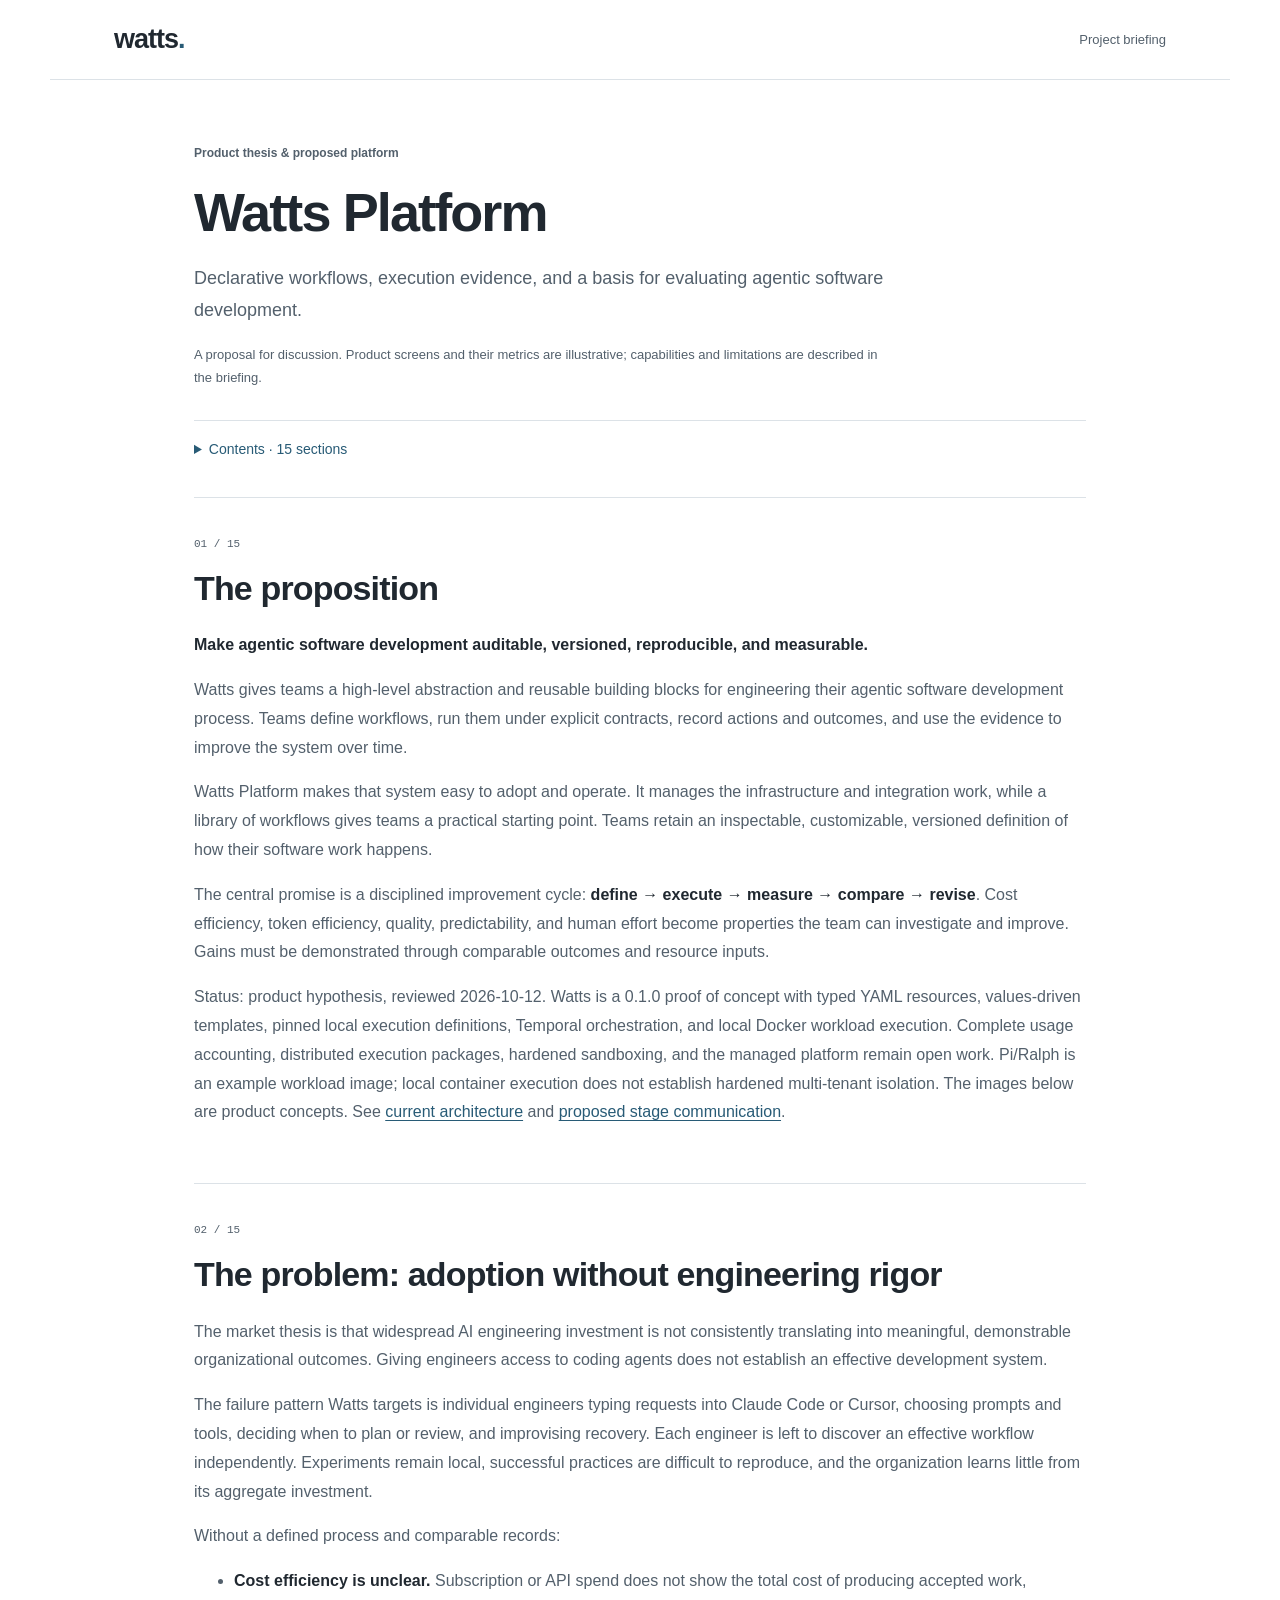
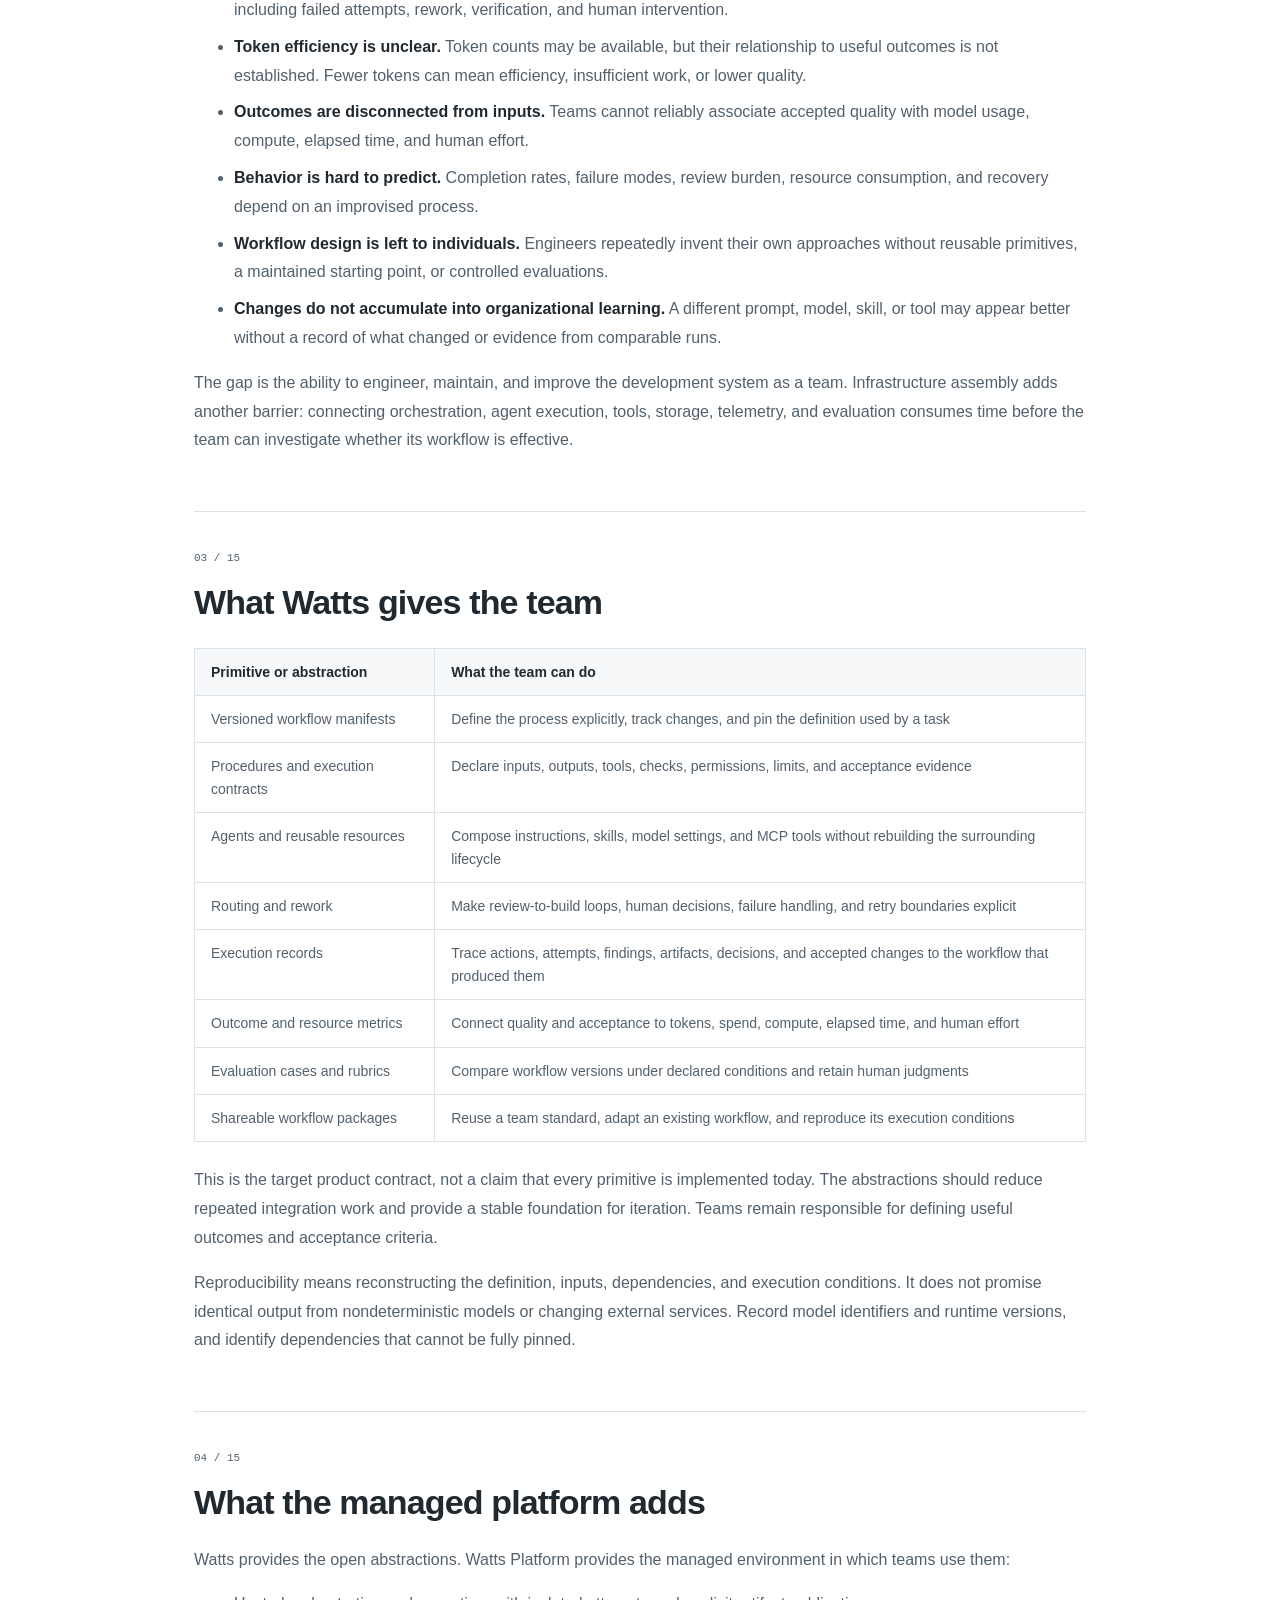
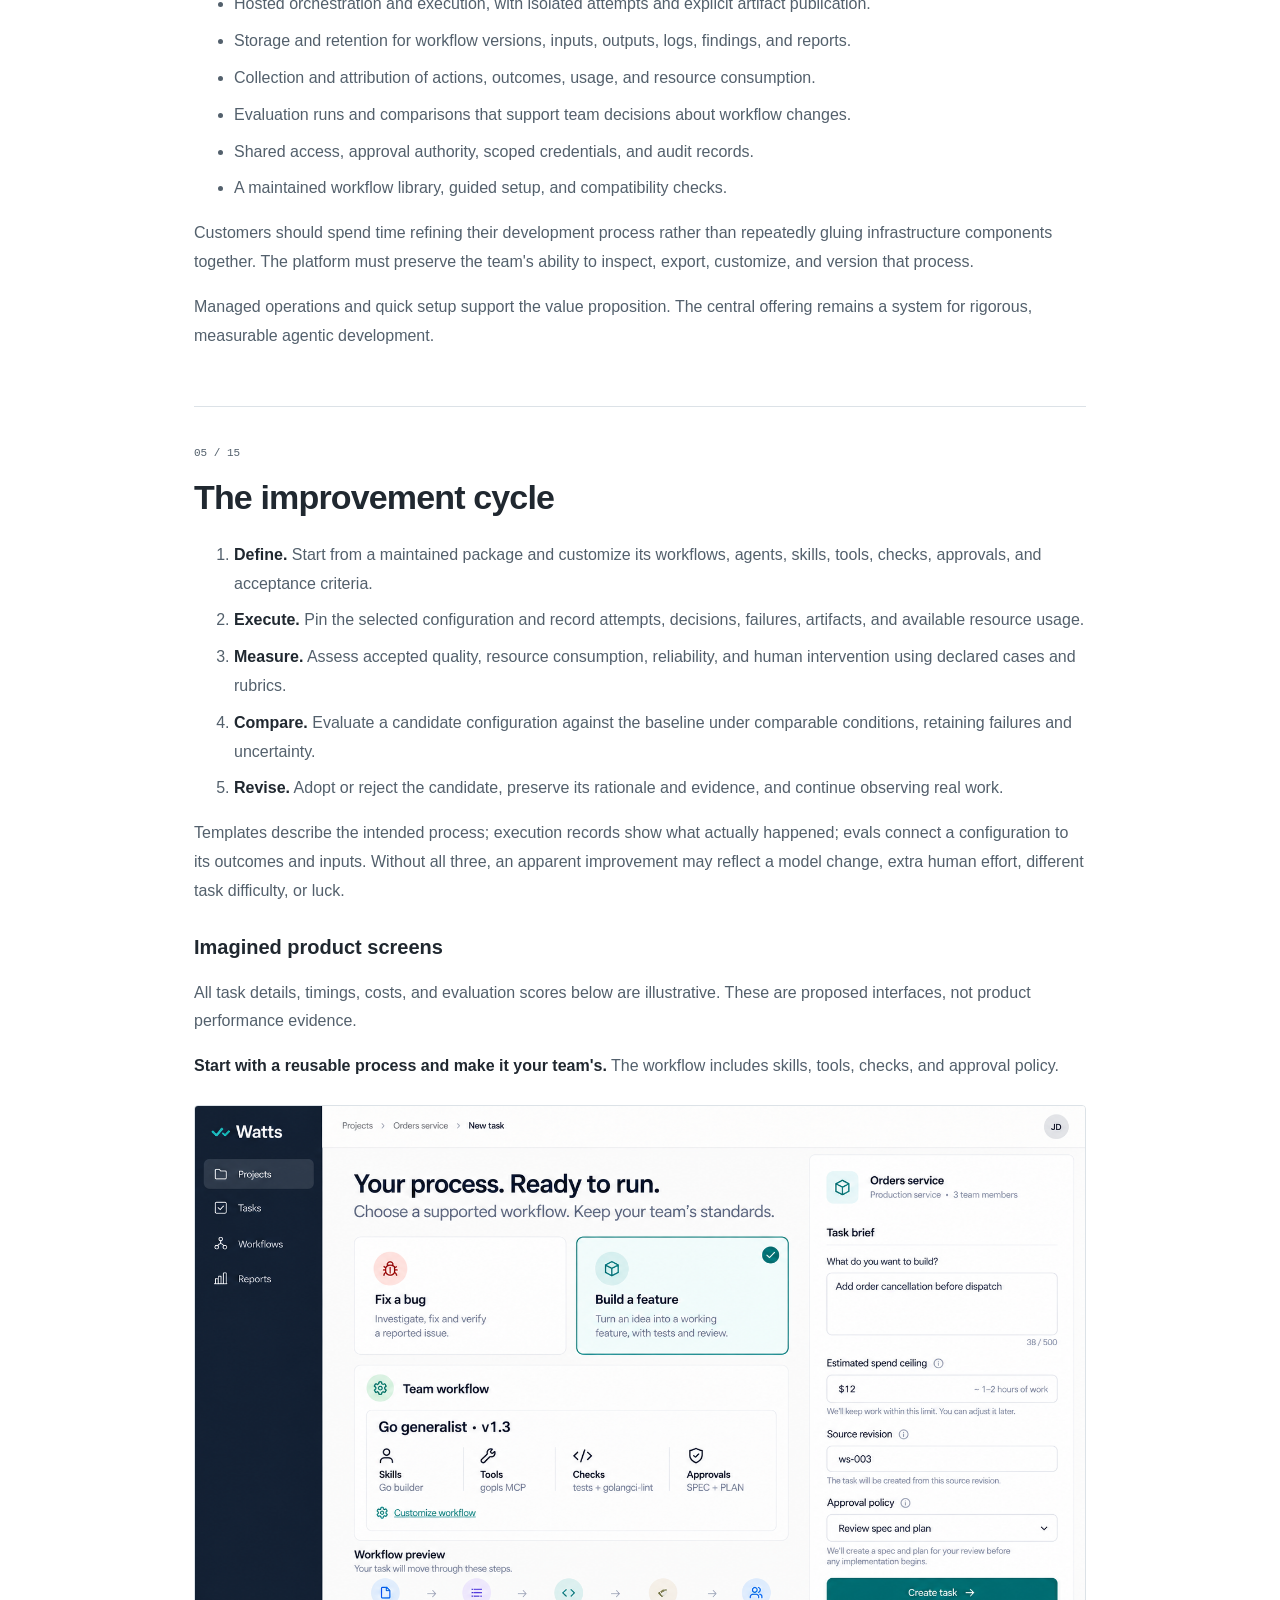
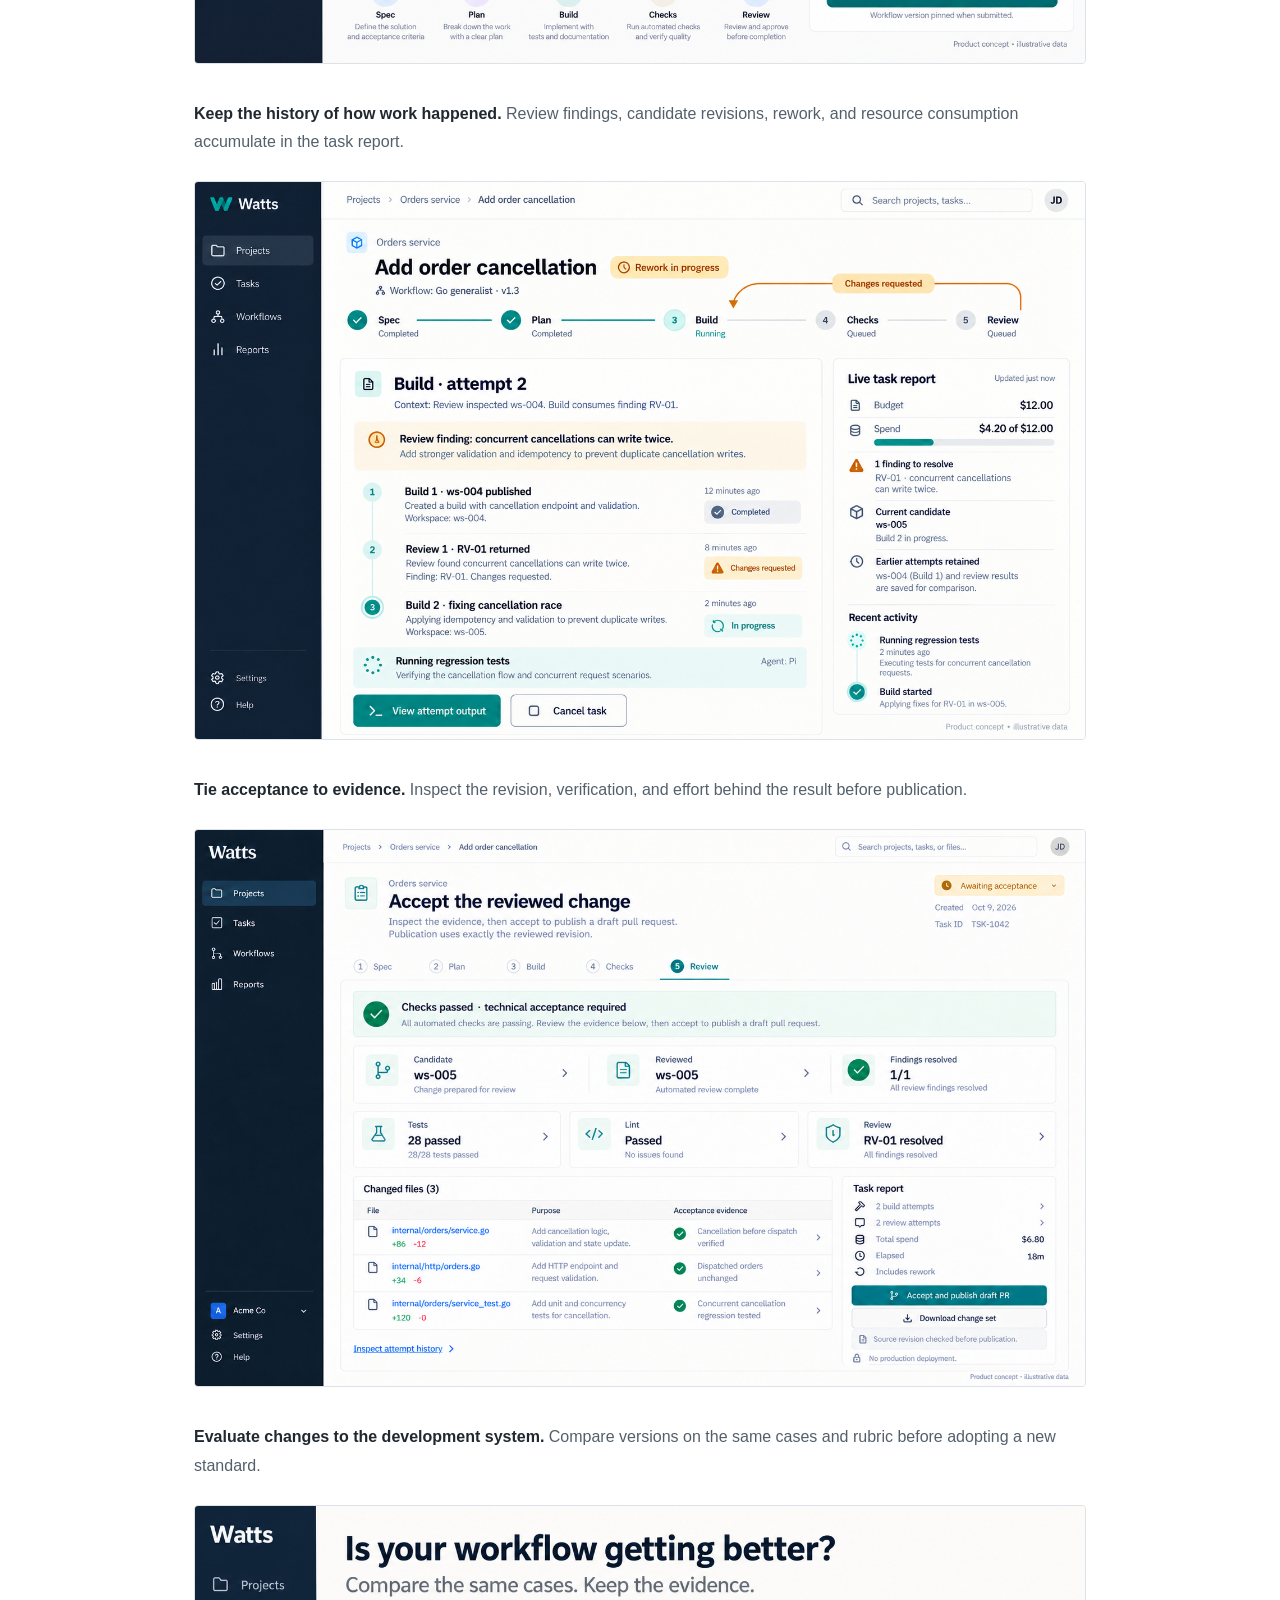
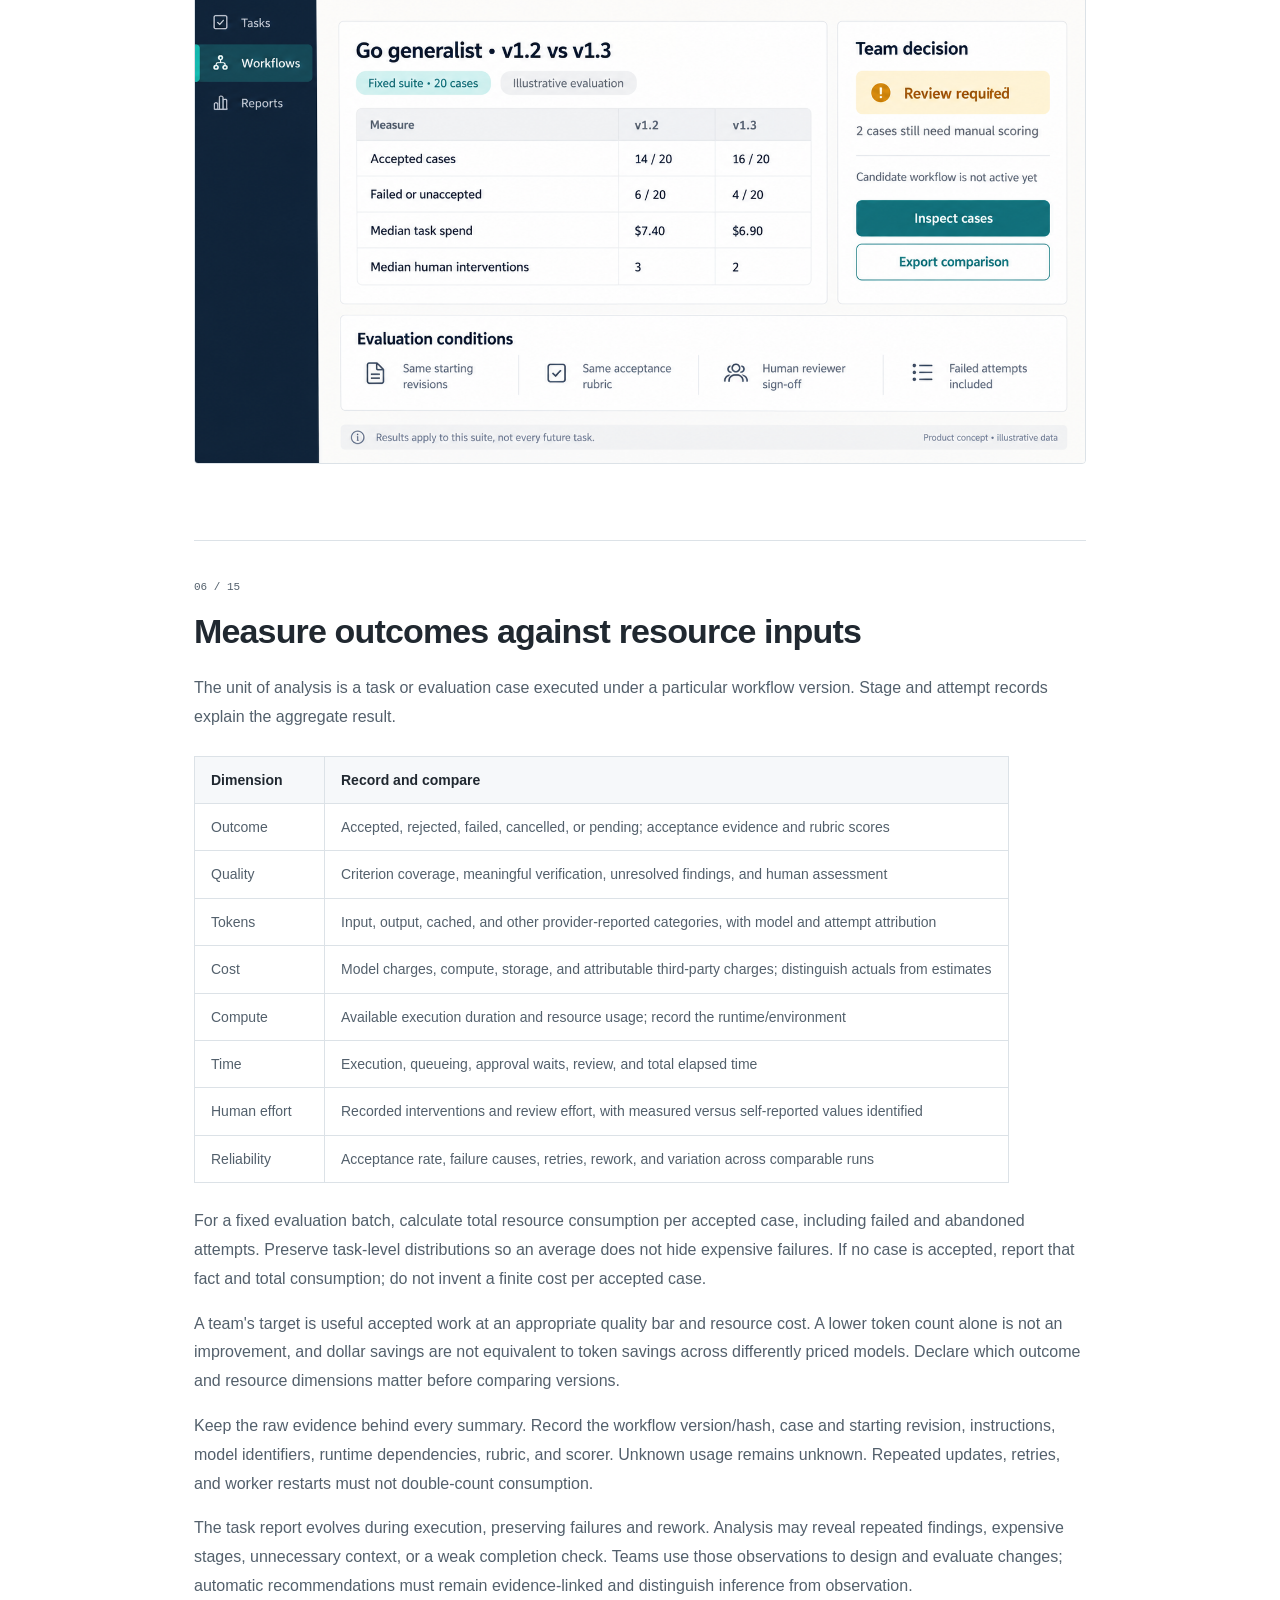
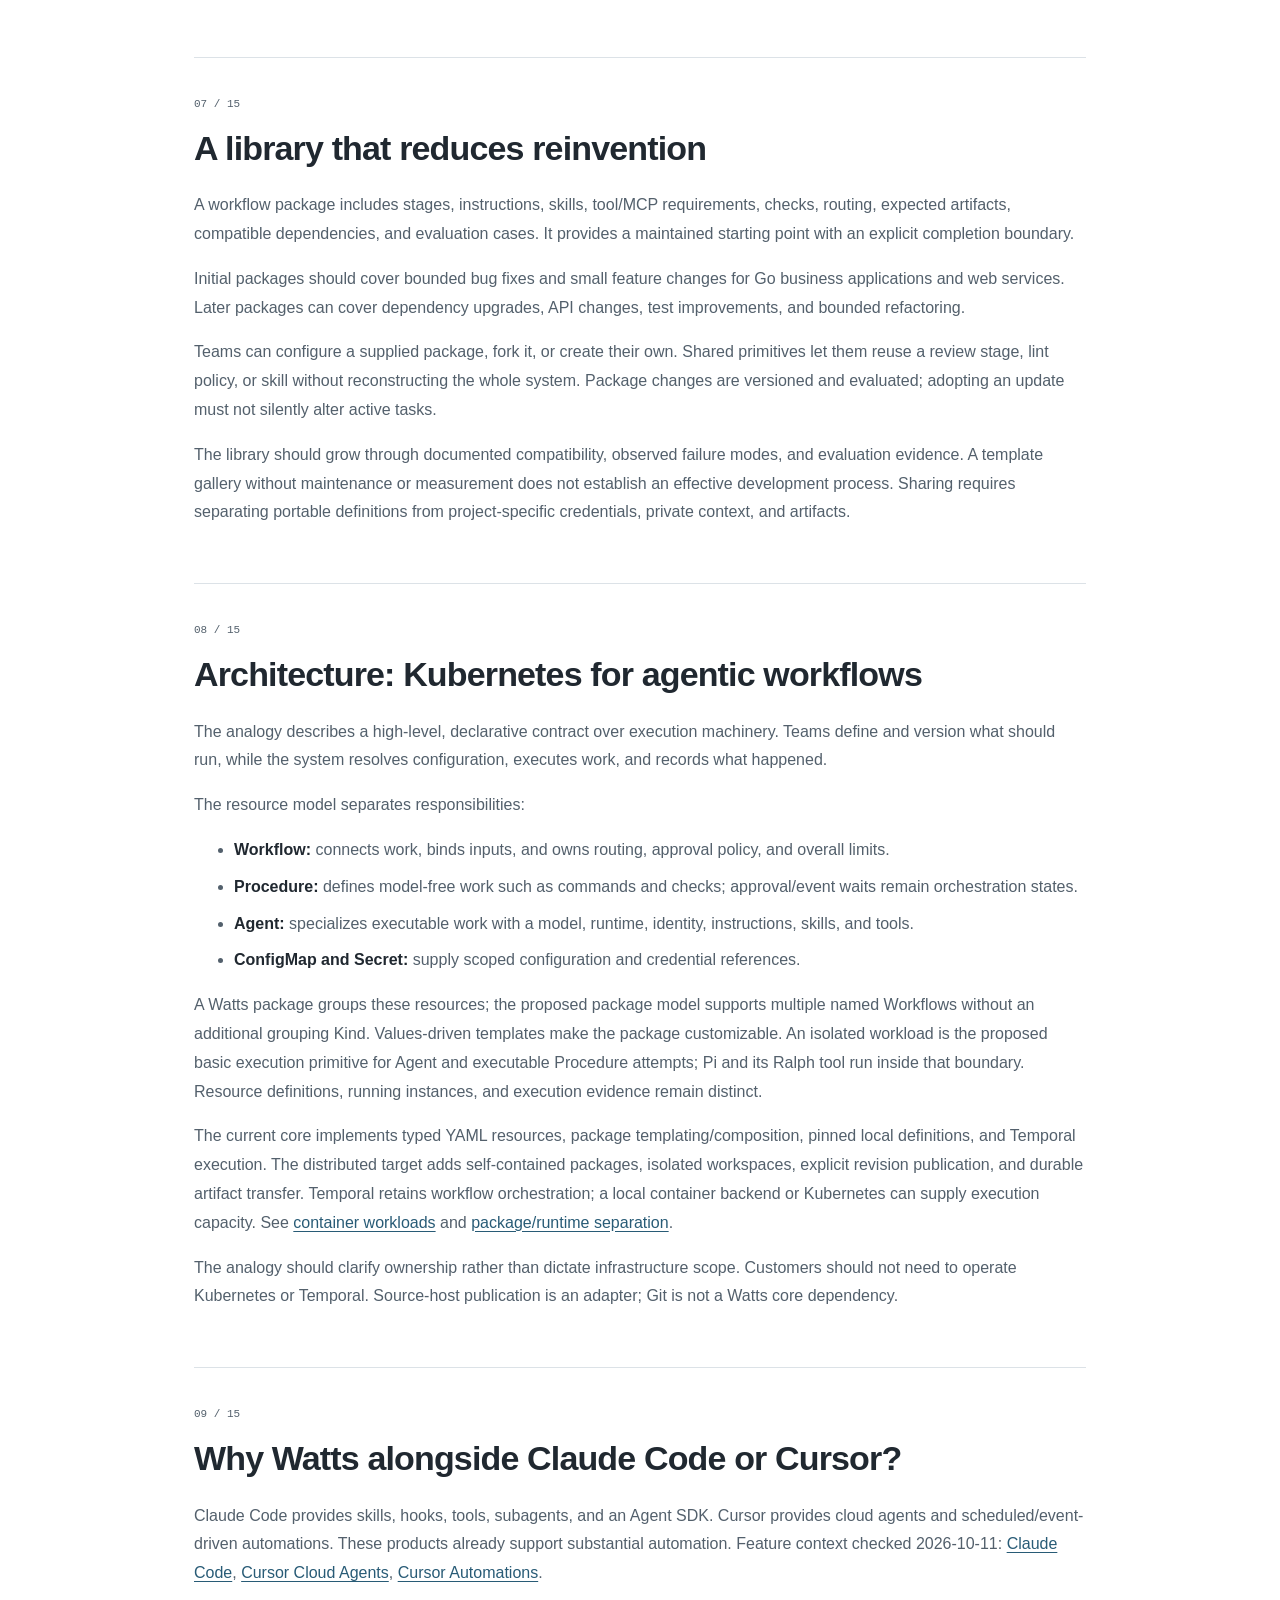
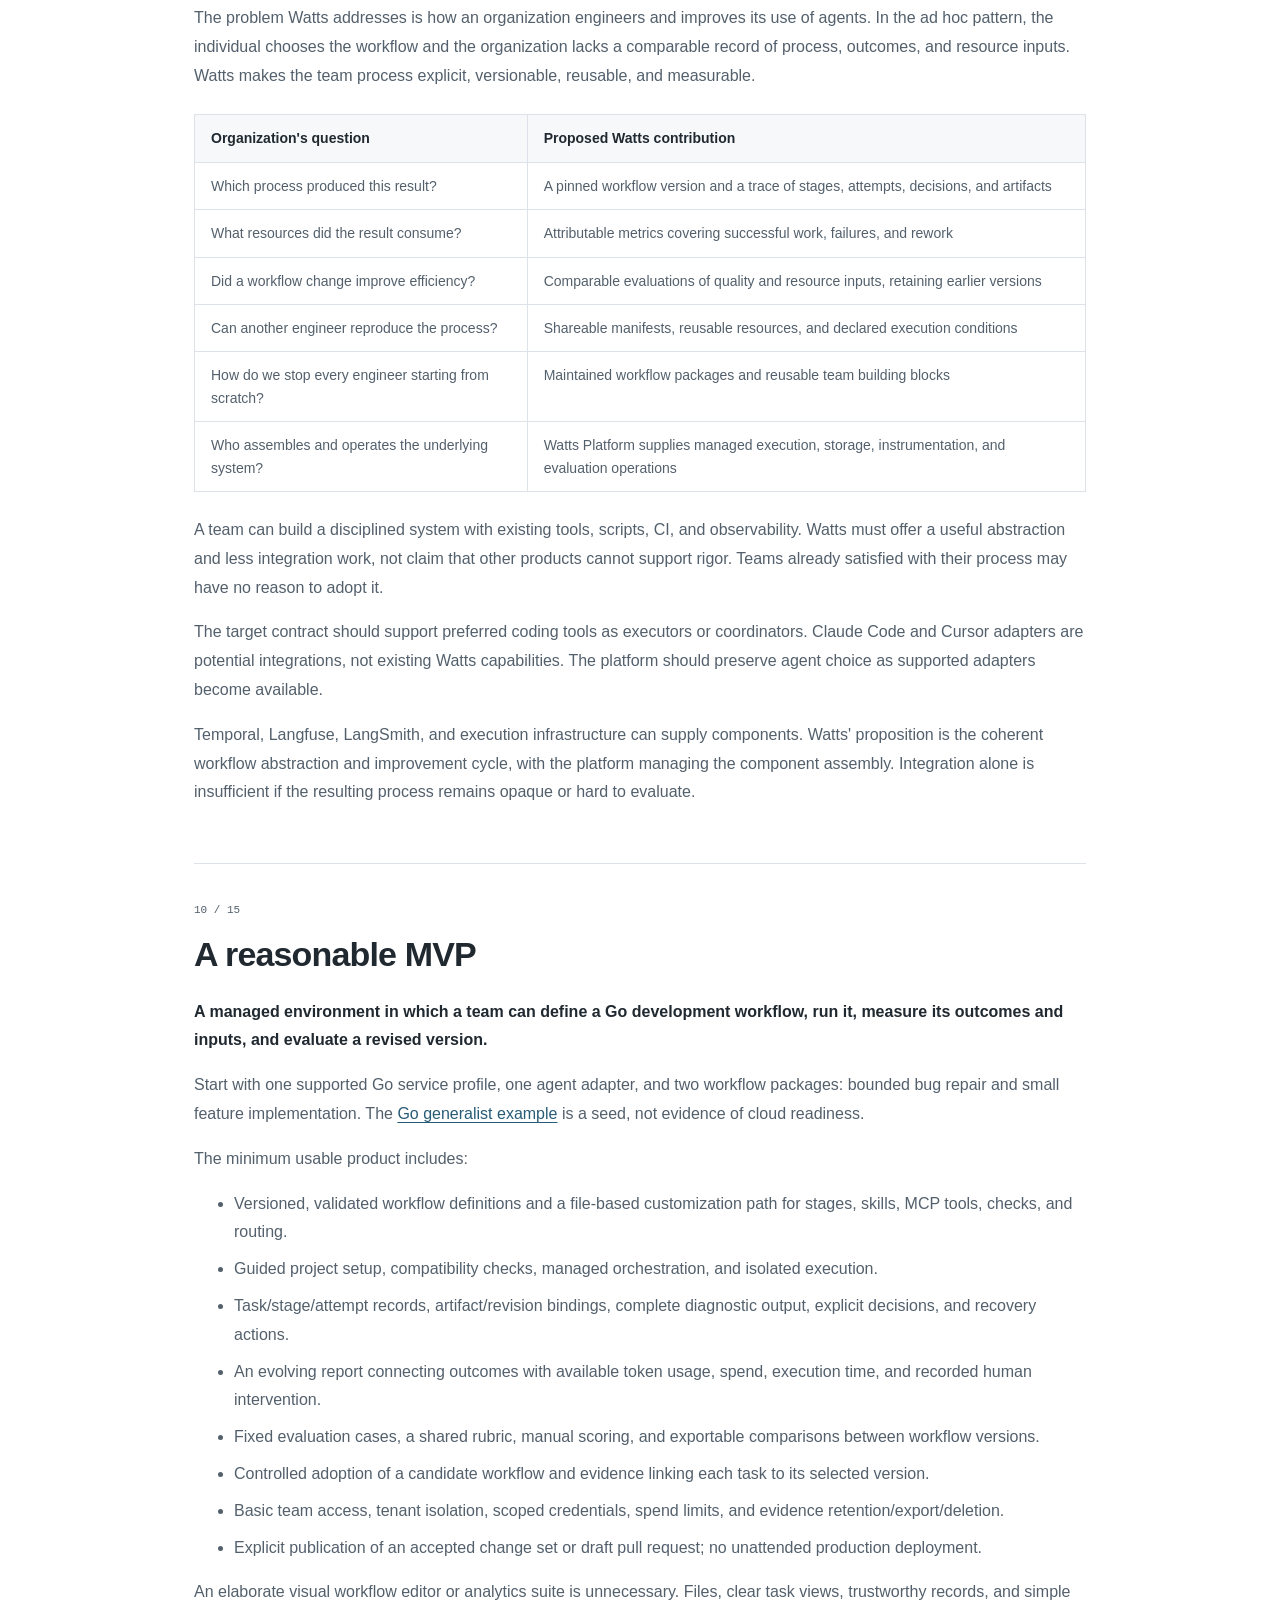
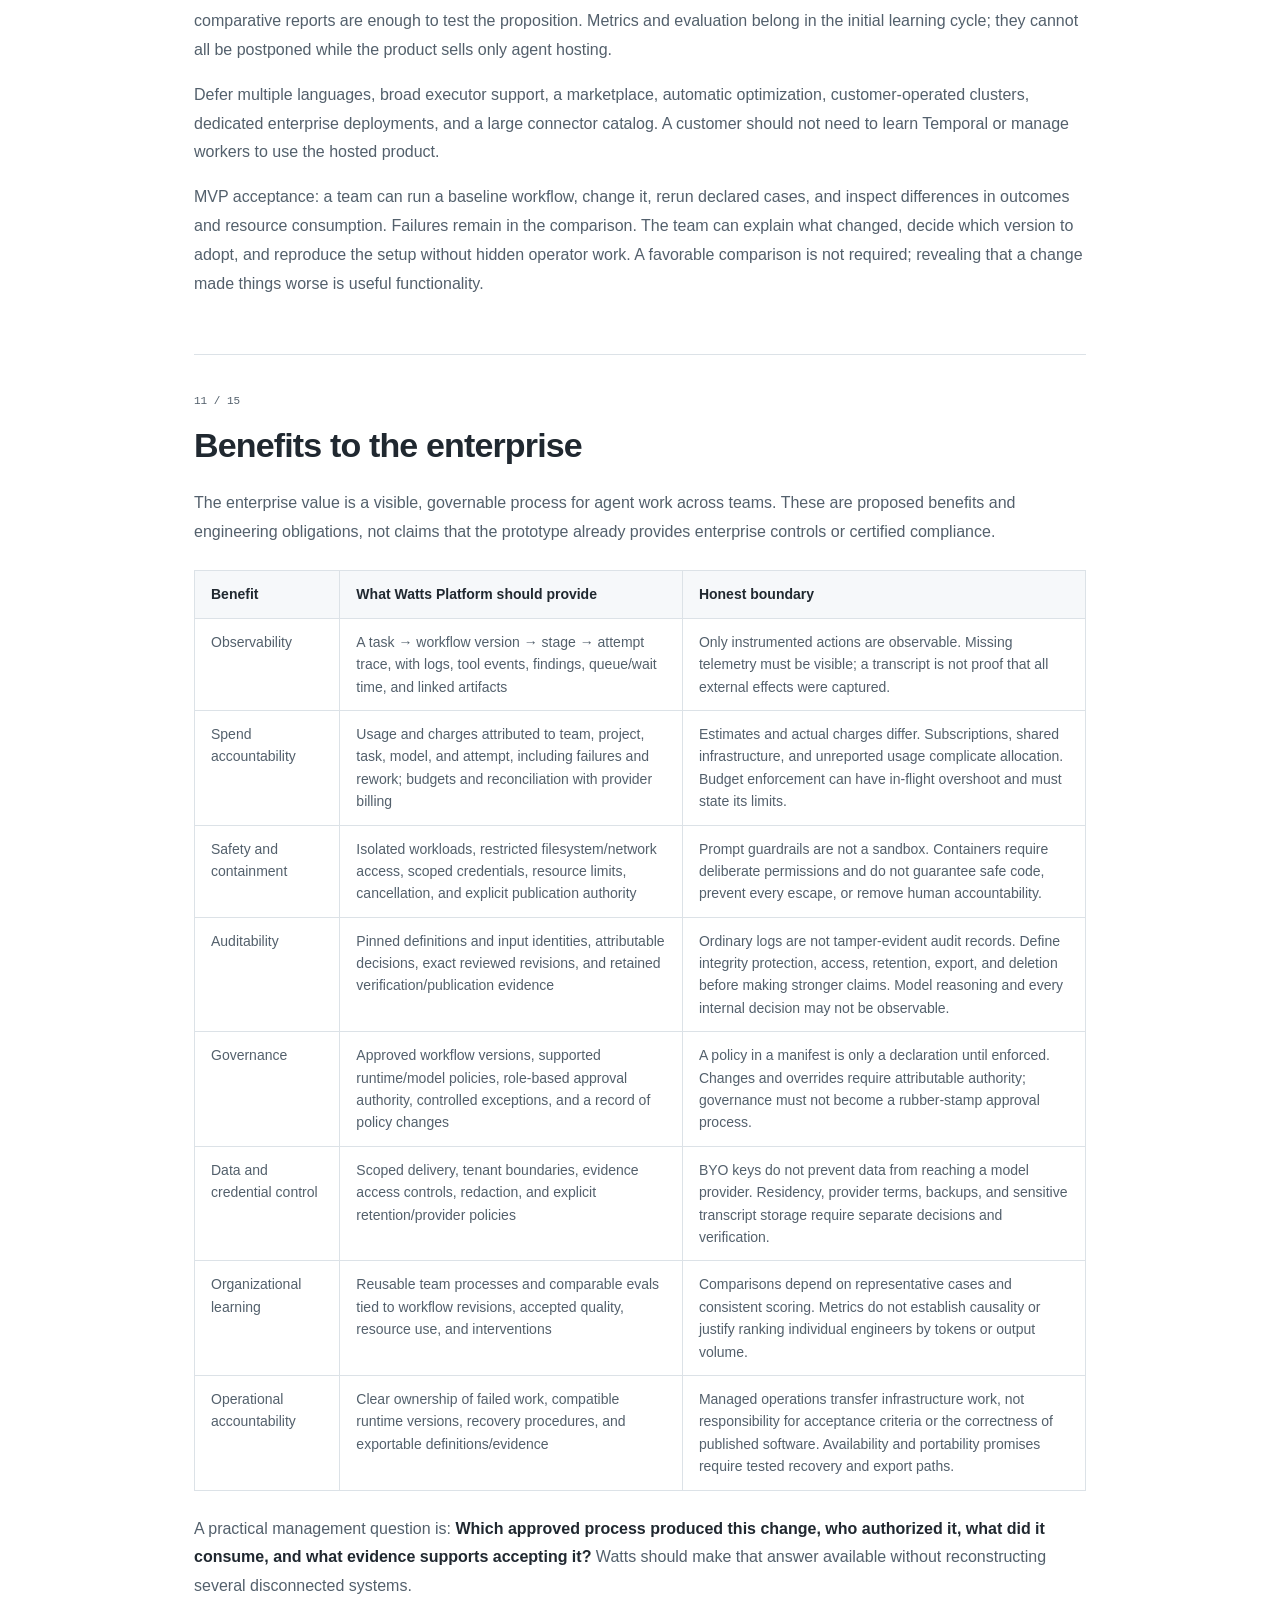
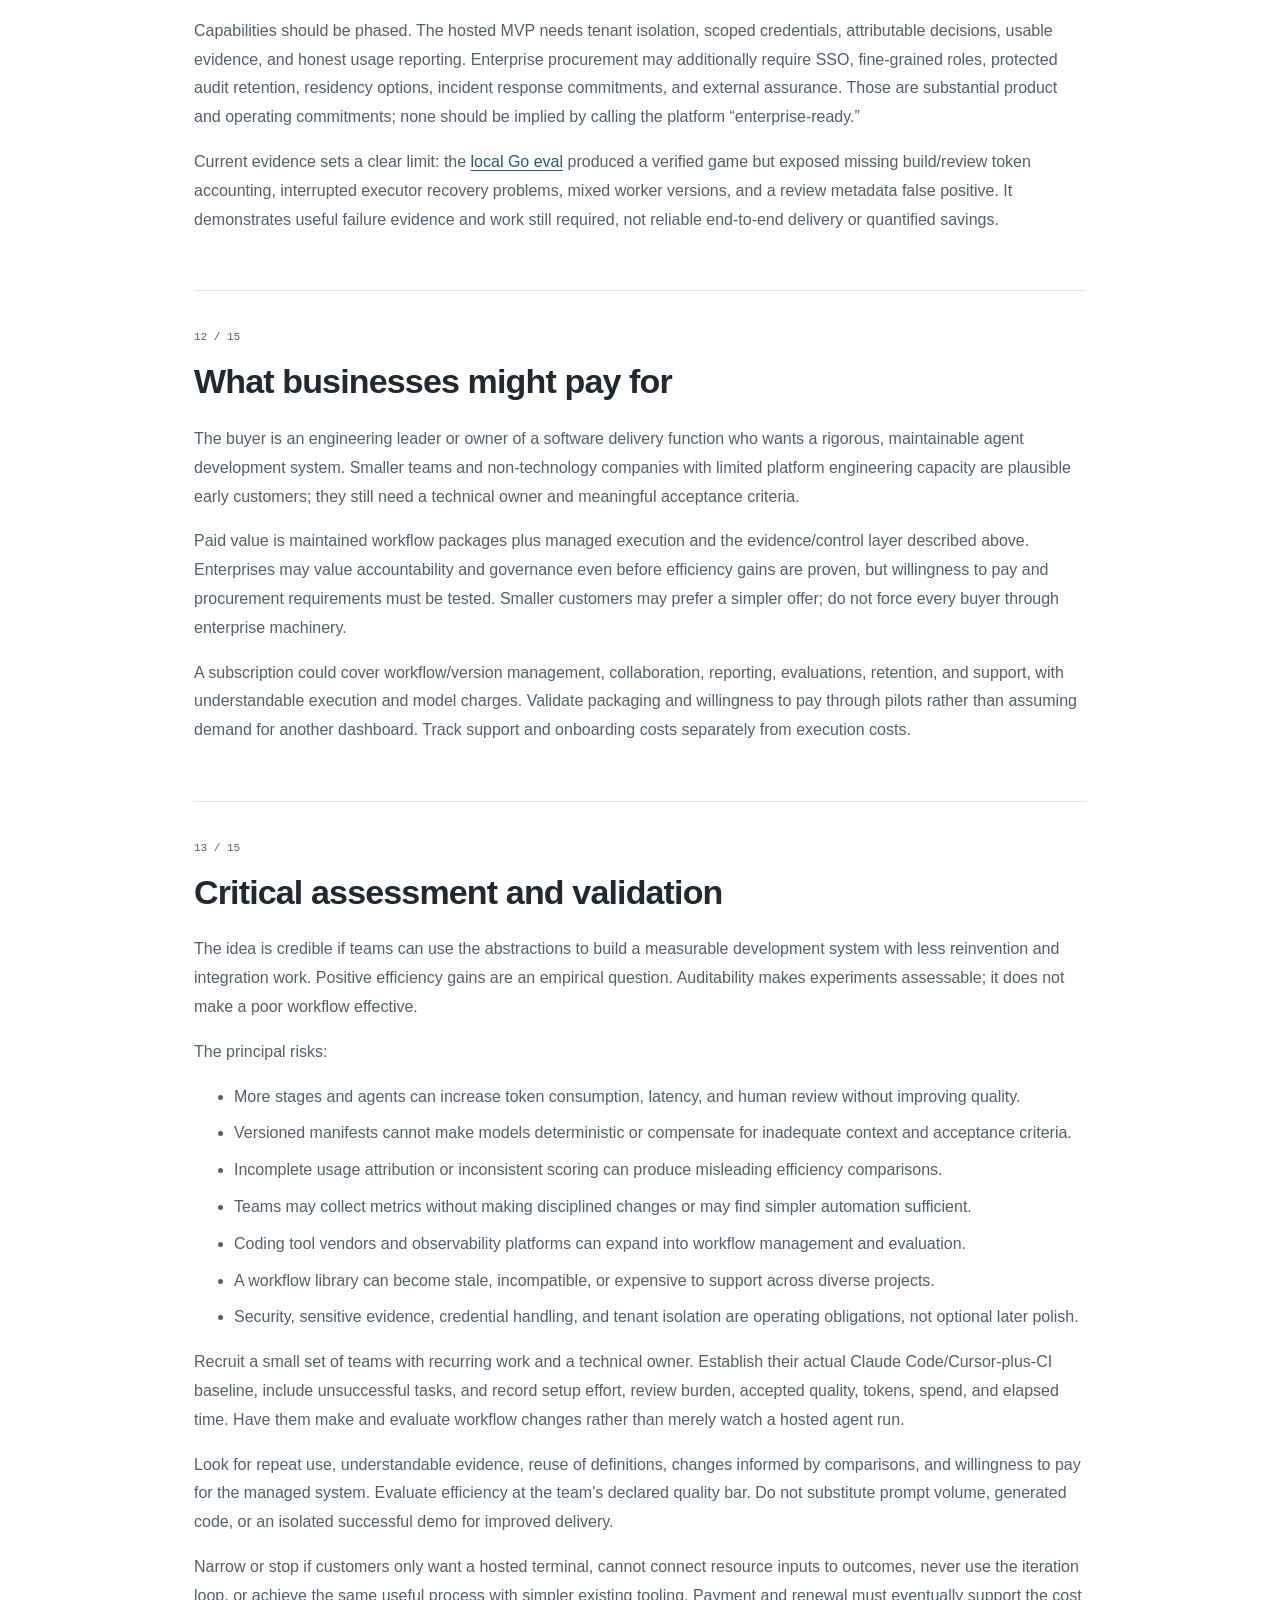
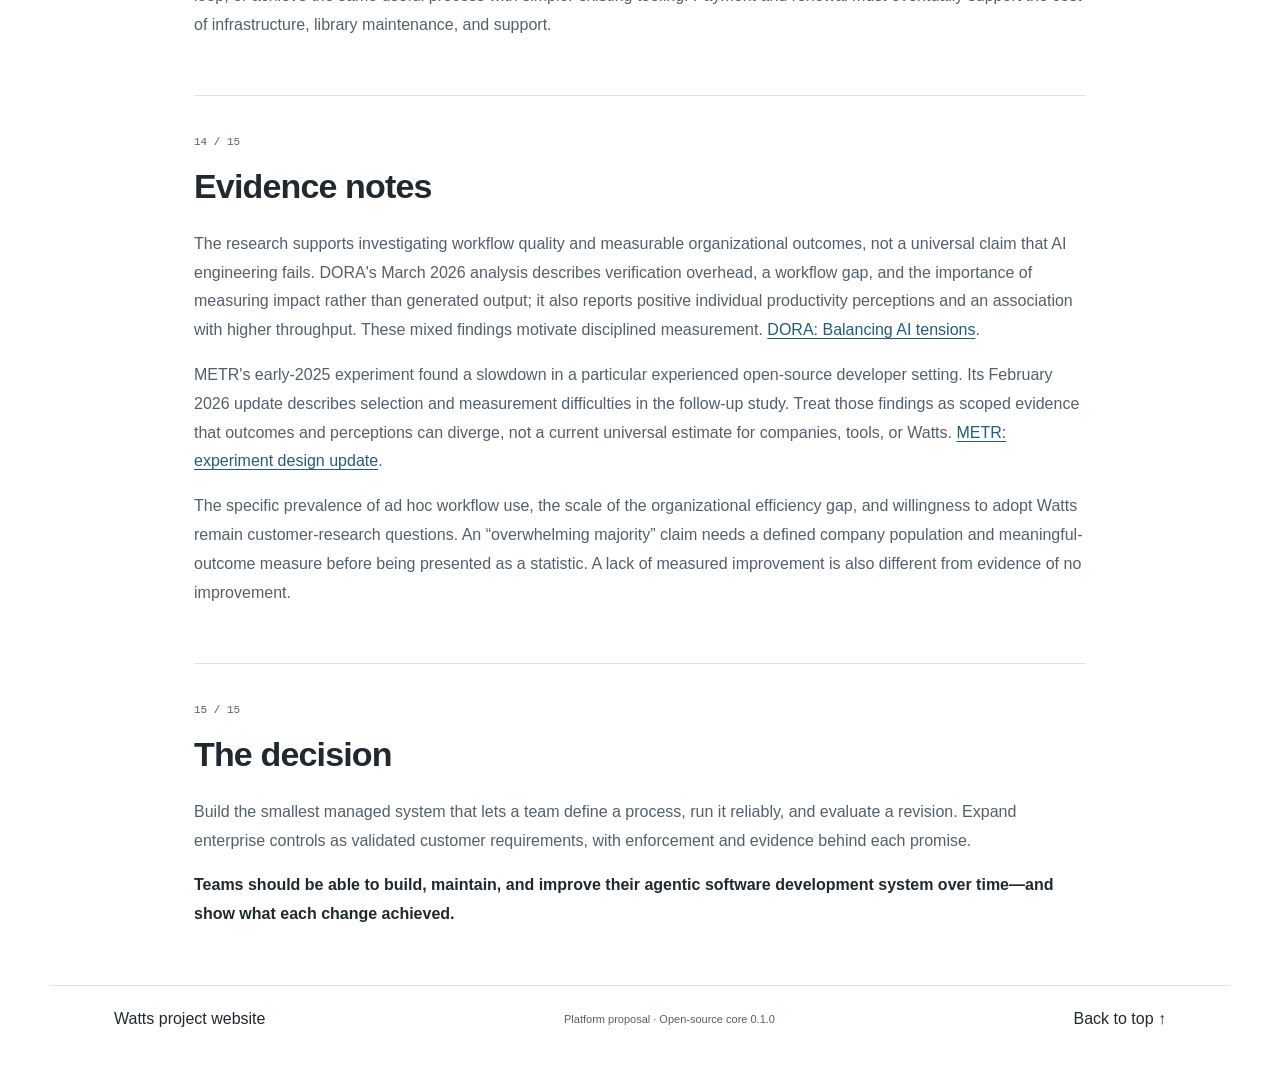
==== slides/index.html @ 9a1d7a9e "fix package structure" ====
<!doctype html>
<html lang="en"><head>
<meta charset="utf-8"><meta name="viewport" content="width=device-width, initial-scale=1">
<meta name="robots" content="noindex, nofollow">
<meta name="description" content="Watts Platform: product thesis, proposed operating model, and validation questions.">
<title>Watts Platform — Project briefing</title>
<link rel="icon" href="../assets/icon.svg" type="image/svg+xml">
<link rel="stylesheet" href="../assets/style.css"><link rel="stylesheet" href="./slides.css">
</head><body>
<a class="skip" href="#slides">Skip to briefing</a>
<header class="header"><a class="brand" href="../">watts<span class="brand-dot">.</span></a><span class="briefing-label">Project briefing</span></header>
<main id="slides" class="briefing">
<section class="cover"><div class="eyebrow">Product thesis & proposed platform</div><h1>Watts Platform</h1><p>Declarative workflows, execution evidence, and a basis for evaluating agentic software development.</p><p class="cover-note">A proposal for discussion. Product screens and their metrics are illustrative; capabilities and limitations are described in the briefing.</p><details><summary>Contents · 15 sections</summary><ol><li><a href="#slide-1">The proposition</a></li>
<li><a href="#slide-2">The problem: adoption without engineering rigor</a></li>
<li><a href="#slide-3">What Watts gives the team</a></li>
<li><a href="#slide-4">What the managed platform adds</a></li>
<li><a href="#slide-5">The improvement cycle</a></li>
<li><a href="#slide-6">Measure outcomes against resource inputs</a></li>
<li><a href="#slide-7">A library that reduces reinvention</a></li>
<li><a href="#slide-8">Architecture: Kubernetes for agentic workflows</a></li>
<li><a href="#slide-9">Why Watts alongside Claude Code or Cursor?</a></li>
<li><a href="#slide-10">A reasonable MVP</a></li>
<li><a href="#slide-11">Benefits to the enterprise</a></li>
<li><a href="#slide-12">What businesses might pay for</a></li>
<li><a href="#slide-13">Critical assessment and validation</a></li>
<li><a href="#slide-14">Evidence notes</a></li>
<li><a href="#slide-15">The decision</a></li></ol></details></section>
<section class="slide" id="slide-1" aria-label="The proposition"><div class="slide-number">01 / 15</div><h2>The proposition</h2>
<p><strong>Make agentic software development auditable, versioned, reproducible, and measurable.</strong></p>
<p>Watts gives teams a high-level abstraction and reusable building blocks for engineering their agentic software development process. Teams define workflows, run them under explicit contracts, record actions and outcomes, and use the evidence to improve the system over time.</p>
<p>Watts Platform makes that system easy to adopt and operate. It manages the infrastructure and integration work, while a library of workflows gives teams a practical starting point. Teams retain an inspectable, customizable, versioned definition of how their software work happens.</p>
<p>The central promise is a disciplined improvement cycle: <strong>define → execute → measure → compare → revise</strong>. Cost efficiency, token efficiency, quality, predictability, and human effort become properties the team can investigate and improve. Gains must be demonstrated through comparable outcomes and resource inputs.</p>
<p>Status: product hypothesis, reviewed 2026-10-12. Watts is a 0.1.0 proof of concept with typed YAML resources, values-driven templates, pinned local execution definitions, Temporal orchestration, and local Docker workload execution. Complete usage accounting, distributed execution packages, hardened sandboxing, and the managed platform remain open work. Pi/Ralph is an example workload image; local container execution does not establish hardened multi-tenant isolation. The images below are product concepts. See <a href="https://github.com/jasondeutsch/watts/blob/main/docs/workflow-design.md">current architecture</a> and <a href="https://github.com/jasondeutsch/watts/blob/main/docs/stage-communication.md">proposed stage communication</a>.</p>
</section>
<section class="slide" id="slide-2" aria-label="The problem: adoption without engineering rigor"><div class="slide-number">02 / 15</div><h2>The problem: adoption without engineering rigor</h2>
<p>The market thesis is that widespread AI engineering investment is not consistently translating into meaningful, demonstrable organizational outcomes. Giving engineers access to coding agents does not establish an effective development system.</p>
<p>The failure pattern Watts targets is individual engineers typing requests into Claude Code or Cursor, choosing prompts and tools, deciding when to plan or review, and improvising recovery. Each engineer is left to discover an effective workflow independently. Experiments remain local, successful practices are difficult to reproduce, and the organization learns little from its aggregate investment.</p>
<p>Without a defined process and comparable records:</p>
<ul>
<li><strong>Cost efficiency is unclear.</strong> Subscription or API spend does not show the total cost of producing accepted work, including failed attempts, rework, verification, and human intervention.</li>
<li><strong>Token efficiency is unclear.</strong> Token counts may be available, but their relationship to useful outcomes is not established. Fewer tokens can mean efficiency, insufficient work, or lower quality.</li>
<li><strong>Outcomes are disconnected from inputs.</strong> Teams cannot reliably associate accepted quality with model usage, compute, elapsed time, and human effort.</li>
<li><strong>Behavior is hard to predict.</strong> Completion rates, failure modes, review burden, resource consumption, and recovery depend on an improvised process.</li>
<li><strong>Workflow design is left to individuals.</strong> Engineers repeatedly invent their own approaches without reusable primitives, a maintained starting point, or controlled evaluations.</li>
<li><strong>Changes do not accumulate into organizational learning.</strong> A different prompt, model, skill, or tool may appear better without a record of what changed or evidence from comparable runs.</li>
</ul>
<p>The gap is the ability to engineer, maintain, and improve the development system as a team. Infrastructure assembly adds another barrier: connecting orchestration, agent execution, tools, storage, telemetry, and evaluation consumes time before the team can investigate whether its workflow is effective.</p>
</section>
<section class="slide" id="slide-3" aria-label="What Watts gives the team"><div class="slide-number">03 / 15</div><h2>What Watts gives the team</h2>
<table>
<thead>
<tr>
<th>Primitive or abstraction</th>
<th>What the team can do</th>
</tr>
</thead>
<tbody><tr>
<td>Versioned workflow manifests</td>
<td>Define the process explicitly, track changes, and pin the definition used by a task</td>
</tr>
<tr>
<td>Procedures and execution contracts</td>
<td>Declare inputs, outputs, tools, checks, permissions, limits, and acceptance evidence</td>
</tr>
<tr>
<td>Agents and reusable resources</td>
<td>Compose instructions, skills, model settings, and MCP tools without rebuilding the surrounding lifecycle</td>
</tr>
<tr>
<td>Routing and rework</td>
<td>Make review-to-build loops, human decisions, failure handling, and retry boundaries explicit</td>
</tr>
<tr>
<td>Execution records</td>
<td>Trace actions, attempts, findings, artifacts, decisions, and accepted changes to the workflow that produced them</td>
</tr>
<tr>
<td>Outcome and resource metrics</td>
<td>Connect quality and acceptance to tokens, spend, compute, elapsed time, and human effort</td>
</tr>
<tr>
<td>Evaluation cases and rubrics</td>
<td>Compare workflow versions under declared conditions and retain human judgments</td>
</tr>
<tr>
<td>Shareable workflow packages</td>
<td>Reuse a team standard, adapt an existing workflow, and reproduce its execution conditions</td>
</tr>
</tbody></table>
<p>This is the target product contract, not a claim that every primitive is implemented today. The abstractions should reduce repeated integration work and provide a stable foundation for iteration. Teams remain responsible for defining useful outcomes and acceptance criteria.</p>
<p>Reproducibility means reconstructing the definition, inputs, dependencies, and execution conditions. It does not promise identical output from nondeterministic models or changing external services. Record model identifiers and runtime versions, and identify dependencies that cannot be fully pinned.</p>
</section>
<section class="slide" id="slide-4" aria-label="What the managed platform adds"><div class="slide-number">04 / 15</div><h2>What the managed platform adds</h2>
<p>Watts provides the open abstractions. Watts Platform provides the managed environment in which teams use them:</p>
<ul>
<li>Hosted orchestration and execution, with isolated attempts and explicit artifact publication.</li>
<li>Storage and retention for workflow versions, inputs, outputs, logs, findings, and reports.</li>
<li>Collection and attribution of actions, outcomes, usage, and resource consumption.</li>
<li>Evaluation runs and comparisons that support team decisions about workflow changes.</li>
<li>Shared access, approval authority, scoped credentials, and audit records.</li>
<li>A maintained workflow library, guided setup, and compatibility checks.</li>
</ul>
<p>Customers should spend time refining their development process rather than repeatedly gluing infrastructure components together. The platform must preserve the team&#39;s ability to inspect, export, customize, and version that process.</p>
<p>Managed operations and quick setup support the value proposition. The central offering remains a system for rigorous, measurable agentic development.</p>
</section>
<section class="slide" id="slide-5" aria-label="The improvement cycle"><div class="slide-number">05 / 15</div><h2>The improvement cycle</h2>
<ol>
<li><strong>Define.</strong> Start from a maintained package and customize its workflows, agents, skills, tools, checks, approvals, and acceptance criteria.</li>
<li><strong>Execute.</strong> Pin the selected configuration and record attempts, decisions, failures, artifacts, and available resource usage.</li>
<li><strong>Measure.</strong> Assess accepted quality, resource consumption, reliability, and human intervention using declared cases and rubrics.</li>
<li><strong>Compare.</strong> Evaluate a candidate configuration against the baseline under comparable conditions, retaining failures and uncertainty.</li>
<li><strong>Revise.</strong> Adopt or reject the candidate, preserve its rationale and evidence, and continue observing real work.</li>
</ol>
<p>Templates describe the intended process; execution records show what actually happened; evals connect a configuration to its outcomes and inputs. Without all three, an apparent improvement may reflect a model change, extra human effort, different task difficulty, or luck.</p>
<h3>Imagined product screens</h3>
<p>All task details, timings, costs, and evaluation scores below are illustrative. These are proposed interfaces, not product performance evidence.</p>
<p><strong>Start with a reusable process and make it your team&#39;s.</strong> The workflow includes skills, tools, checks, and approval policy.</p>
<p><img src="images/01-start-task-v2.png" alt="Choose a versioned team workflow and describe a task"></p>
<p><strong>Keep the history of how work happened.</strong> Review findings, candidate revisions, rework, and resource consumption accumulate in the task report.</p>
<p><img src="images/02-workflow-progress-v2.png" alt="Trace review findings and subsequent build attempts"></p>
<p><strong>Tie acceptance to evidence.</strong> Inspect the revision, verification, and effort behind the result before publication.</p>
<p><img src="images/03-review-results-v3.png" alt="Accept the exact reviewed revision with its execution report"></p>
<p><strong>Evaluate changes to the development system.</strong> Compare versions on the same cases and rubric before adopting a new standard.</p>
<p><img src="images/04-workflow-evaluation.png" alt="Compare workflow versions using outcomes and resource inputs"></p>
</section>
<section class="slide" id="slide-6" aria-label="Measure outcomes against resource inputs"><div class="slide-number">06 / 15</div><h2>Measure outcomes against resource inputs</h2>
<p>The unit of analysis is a task or evaluation case executed under a particular workflow version. Stage and attempt records explain the aggregate result.</p>
<table>
<thead>
<tr>
<th>Dimension</th>
<th>Record and compare</th>
</tr>
</thead>
<tbody><tr>
<td>Outcome</td>
<td>Accepted, rejected, failed, cancelled, or pending; acceptance evidence and rubric scores</td>
</tr>
<tr>
<td>Quality</td>
<td>Criterion coverage, meaningful verification, unresolved findings, and human assessment</td>
</tr>
<tr>
<td>Tokens</td>
<td>Input, output, cached, and other provider-reported categories, with model and attempt attribution</td>
</tr>
<tr>
<td>Cost</td>
<td>Model charges, compute, storage, and attributable third-party charges; distinguish actuals from estimates</td>
</tr>
<tr>
<td>Compute</td>
<td>Available execution duration and resource usage; record the runtime/environment</td>
</tr>
<tr>
<td>Time</td>
<td>Execution, queueing, approval waits, review, and total elapsed time</td>
</tr>
<tr>
<td>Human effort</td>
<td>Recorded interventions and review effort, with measured versus self-reported values identified</td>
</tr>
<tr>
<td>Reliability</td>
<td>Acceptance rate, failure causes, retries, rework, and variation across comparable runs</td>
</tr>
</tbody></table>
<p>For a fixed evaluation batch, calculate total resource consumption per accepted case, including failed and abandoned attempts. Preserve task-level distributions so an average does not hide expensive failures. If no case is accepted, report that fact and total consumption; do not invent a finite cost per accepted case.</p>
<p>A team&#39;s target is useful accepted work at an appropriate quality bar and resource cost. A lower token count alone is not an improvement, and dollar savings are not equivalent to token savings across differently priced models. Declare which outcome and resource dimensions matter before comparing versions.</p>
<p>Keep the raw evidence behind every summary. Record the workflow version/hash, case and starting revision, instructions, model identifiers, runtime dependencies, rubric, and scorer. Unknown usage remains unknown. Repeated updates, retries, and worker restarts must not double-count consumption.</p>
<p>The task report evolves during execution, preserving failures and rework. Analysis may reveal repeated findings, expensive stages, unnecessary context, or a weak completion check. Teams use those observations to design and evaluate changes; automatic recommendations must remain evidence-linked and distinguish inference from observation.</p>
</section>
<section class="slide" id="slide-7" aria-label="A library that reduces reinvention"><div class="slide-number">07 / 15</div><h2>A library that reduces reinvention</h2>
<p>A workflow package includes stages, instructions, skills, tool/MCP requirements, checks, routing, expected artifacts, compatible dependencies, and evaluation cases. It provides a maintained starting point with an explicit completion boundary.</p>
<p>Initial packages should cover bounded bug fixes and small feature changes for Go business applications and web services. Later packages can cover dependency upgrades, API changes, test improvements, and bounded refactoring.</p>
<p>Teams can configure a supplied package, fork it, or create their own. Shared primitives let them reuse a review stage, lint policy, or skill without reconstructing the whole system. Package changes are versioned and evaluated; adopting an update must not silently alter active tasks.</p>
<p>The library should grow through documented compatibility, observed failure modes, and evaluation evidence. A template gallery without maintenance or measurement does not establish an effective development process. Sharing requires separating portable definitions from project-specific credentials, private context, and artifacts.</p>
</section>
<section class="slide" id="slide-8" aria-label="Architecture: Kubernetes for agentic workflows"><div class="slide-number">08 / 15</div><h2>Architecture: Kubernetes for agentic workflows</h2>
<p>The analogy describes a high-level, declarative contract over execution machinery. Teams define and version what should run, while the system resolves configuration, executes work, and records what happened.</p>
<p>The resource model separates responsibilities:</p>
<ul>
<li><strong>Workflow:</strong> connects work, binds inputs, and owns routing, approval policy, and overall limits.</li>
<li><strong>Procedure:</strong> defines model-free work such as commands and checks; approval/event waits remain orchestration states.</li>
<li><strong>Agent:</strong> specializes executable work with a model, runtime, identity, instructions, skills, and tools.</li>
<li><strong>ConfigMap and Secret:</strong> supply scoped configuration and credential references.</li>
</ul>
<p>A Watts package groups these resources; the proposed package model supports multiple named Workflows without an additional grouping Kind. Values-driven templates make the package customizable. An isolated workload is the proposed basic execution primitive for Agent and executable Procedure attempts; Pi and its Ralph tool run inside that boundary. Resource definitions, running instances, and execution evidence remain distinct.</p>
<p>The current core implements typed YAML resources, package templating/composition, pinned local definitions, and Temporal execution. The distributed target adds self-contained packages, isolated workspaces, explicit revision publication, and durable artifact transfer. Temporal retains workflow orchestration; a local container backend or Kubernetes can supply execution capacity. See <a href="https://github.com/jasondeutsch/watts/blob/main/docs/container-workloads.md">container workloads</a> and <a href="https://github.com/jasondeutsch/watts/blob/main/docs/package-runtime-layout.md">package/runtime separation</a>.</p>
<p>The analogy should clarify ownership rather than dictate infrastructure scope. Customers should not need to operate Kubernetes or Temporal. Source-host publication is an adapter; Git is not a Watts core dependency.</p>
</section>
<section class="slide" id="slide-9" aria-label="Why Watts alongside Claude Code or Cursor?"><div class="slide-number">09 / 15</div><h2>Why Watts alongside Claude Code or Cursor?</h2>
<p>Claude Code provides skills, hooks, tools, subagents, and an Agent SDK. Cursor provides cloud agents and scheduled/event-driven automations. These products already support substantial automation. Feature context checked 2026-10-11: <a href="https://code.claude.com/docs/en/overview">Claude Code</a>, <a href="https://cursor.com/docs/cloud-agent">Cursor Cloud Agents</a>, <a href="https://cursor.com/docs/cloud-agent/automations">Cursor Automations</a>.</p>
<p>The problem Watts addresses is how an organization engineers and improves its use of agents. In the ad hoc pattern, the individual chooses the workflow and the organization lacks a comparable record of process, outcomes, and resource inputs. Watts makes the team process explicit, versionable, reusable, and measurable.</p>
<table>
<thead>
<tr>
<th>Organization&#39;s question</th>
<th>Proposed Watts contribution</th>
</tr>
</thead>
<tbody><tr>
<td>Which process produced this result?</td>
<td>A pinned workflow version and a trace of stages, attempts, decisions, and artifacts</td>
</tr>
<tr>
<td>What resources did the result consume?</td>
<td>Attributable metrics covering successful work, failures, and rework</td>
</tr>
<tr>
<td>Did a workflow change improve efficiency?</td>
<td>Comparable evaluations of quality and resource inputs, retaining earlier versions</td>
</tr>
<tr>
<td>Can another engineer reproduce the process?</td>
<td>Shareable manifests, reusable resources, and declared execution conditions</td>
</tr>
<tr>
<td>How do we stop every engineer starting from scratch?</td>
<td>Maintained workflow packages and reusable team building blocks</td>
</tr>
<tr>
<td>Who assembles and operates the underlying system?</td>
<td>Watts Platform supplies managed execution, storage, instrumentation, and evaluation operations</td>
</tr>
</tbody></table>
<p>A team can build a disciplined system with existing tools, scripts, CI, and observability. Watts must offer a useful abstraction and less integration work, not claim that other products cannot support rigor. Teams already satisfied with their process may have no reason to adopt it.</p>
<p>The target contract should support preferred coding tools as executors or coordinators. Claude Code and Cursor adapters are potential integrations, not existing Watts capabilities. The platform should preserve agent choice as supported adapters become available.</p>
<p>Temporal, Langfuse, LangSmith, and execution infrastructure can supply components. Watts&#39; proposition is the coherent workflow abstraction and improvement cycle, with the platform managing the component assembly. Integration alone is insufficient if the resulting process remains opaque or hard to evaluate.</p>
</section>
<section class="slide" id="slide-10" aria-label="A reasonable MVP"><div class="slide-number">10 / 15</div><h2>A reasonable MVP</h2>
<p><strong>A managed environment in which a team can define a Go development workflow, run it, measure its outcomes and inputs, and evaluate a revised version.</strong></p>
<p>Start with one supported Go service profile, one agent adapter, and two workflow packages: bounded bug repair and small feature implementation. The <a href="https://github.com/jasondeutsch/watts/blob/main/resources/examples/go_generalist/README.md">Go generalist example</a> is a seed, not evidence of cloud readiness.</p>
<p>The minimum usable product includes:</p>
<ul>
<li>Versioned, validated workflow definitions and a file-based customization path for stages, skills, MCP tools, checks, and routing.</li>
<li>Guided project setup, compatibility checks, managed orchestration, and isolated execution.</li>
<li>Task/stage/attempt records, artifact/revision bindings, complete diagnostic output, explicit decisions, and recovery actions.</li>
<li>An evolving report connecting outcomes with available token usage, spend, execution time, and recorded human intervention.</li>
<li>Fixed evaluation cases, a shared rubric, manual scoring, and exportable comparisons between workflow versions.</li>
<li>Controlled adoption of a candidate workflow and evidence linking each task to its selected version.</li>
<li>Basic team access, tenant isolation, scoped credentials, spend limits, and evidence retention/export/deletion.</li>
<li>Explicit publication of an accepted change set or draft pull request; no unattended production deployment.</li>
</ul>
<p>An elaborate visual workflow editor or analytics suite is unnecessary. Files, clear task views, trustworthy records, and simple comparative reports are enough to test the proposition. Metrics and evaluation belong in the initial learning cycle; they cannot all be postponed while the product sells only agent hosting.</p>
<p>Defer multiple languages, broad executor support, a marketplace, automatic optimization, customer-operated clusters, dedicated enterprise deployments, and a large connector catalog. A customer should not need to learn Temporal or manage workers to use the hosted product.</p>
<p>MVP acceptance: a team can run a baseline workflow, change it, rerun declared cases, and inspect differences in outcomes and resource consumption. Failures remain in the comparison. The team can explain what changed, decide which version to adopt, and reproduce the setup without hidden operator work. A favorable comparison is not required; revealing that a change made things worse is useful functionality.</p>
</section>
<section class="slide" id="slide-11" aria-label="Benefits to the enterprise"><div class="slide-number">11 / 15</div><h2>Benefits to the enterprise</h2>
<p>The enterprise value is a visible, governable process for agent work across teams. These are proposed benefits and engineering obligations, not claims that the prototype already provides enterprise controls or certified compliance.</p>
<table>
<thead>
<tr>
<th>Benefit</th>
<th>What Watts Platform should provide</th>
<th>Honest boundary</th>
</tr>
</thead>
<tbody><tr>
<td>Observability</td>
<td>A task → workflow version → stage → attempt trace, with logs, tool events, findings, queue/wait time, and linked artifacts</td>
<td>Only instrumented actions are observable. Missing telemetry must be visible; a transcript is not proof that all external effects were captured.</td>
</tr>
<tr>
<td>Spend accountability</td>
<td>Usage and charges attributed to team, project, task, model, and attempt, including failures and rework; budgets and reconciliation with provider billing</td>
<td>Estimates and actual charges differ. Subscriptions, shared infrastructure, and unreported usage complicate allocation. Budget enforcement can have in-flight overshoot and must state its limits.</td>
</tr>
<tr>
<td>Safety and containment</td>
<td>Isolated workloads, restricted filesystem/network access, scoped credentials, resource limits, cancellation, and explicit publication authority</td>
<td>Prompt guardrails are not a sandbox. Containers require deliberate permissions and do not guarantee safe code, prevent every escape, or remove human accountability.</td>
</tr>
<tr>
<td>Auditability</td>
<td>Pinned definitions and input identities, attributable decisions, exact reviewed revisions, and retained verification/publication evidence</td>
<td>Ordinary logs are not tamper-evident audit records. Define integrity protection, access, retention, export, and deletion before making stronger claims. Model reasoning and every internal decision may not be observable.</td>
</tr>
<tr>
<td>Governance</td>
<td>Approved workflow versions, supported runtime/model policies, role-based approval authority, controlled exceptions, and a record of policy changes</td>
<td>A policy in a manifest is only a declaration until enforced. Changes and overrides require attributable authority; governance must not become a rubber-stamp approval process.</td>
</tr>
<tr>
<td>Data and credential control</td>
<td>Scoped delivery, tenant boundaries, evidence access controls, redaction, and explicit retention/provider policies</td>
<td>BYO keys do not prevent data from reaching a model provider. Residency, provider terms, backups, and sensitive transcript storage require separate decisions and verification.</td>
</tr>
<tr>
<td>Organizational learning</td>
<td>Reusable team processes and comparable evals tied to workflow revisions, accepted quality, resource use, and interventions</td>
<td>Comparisons depend on representative cases and consistent scoring. Metrics do not establish causality or justify ranking individual engineers by tokens or output volume.</td>
</tr>
<tr>
<td>Operational accountability</td>
<td>Clear ownership of failed work, compatible runtime versions, recovery procedures, and exportable definitions/evidence</td>
<td>Managed operations transfer infrastructure work, not responsibility for acceptance criteria or the correctness of published software. Availability and portability promises require tested recovery and export paths.</td>
</tr>
</tbody></table>
<p>A practical management question is: <strong>Which approved process produced this change, who authorized it, what did it consume, and what evidence supports accepting it?</strong> Watts should make that answer available without reconstructing several disconnected systems.</p>
<p>Capabilities should be phased. The hosted MVP needs tenant isolation, scoped credentials, attributable decisions, usable evidence, and honest usage reporting. Enterprise procurement may additionally require SSO, fine-grained roles, protected audit retention, residency options, incident response commitments, and external assurance. Those are substantial product and operating commitments; none should be implied by calling the platform “enterprise-ready.”</p>
<p>Current evidence sets a clear limit: the <a href="https://github.com/jasondeutsch/watts/blob/main/evals/go-workflow/runs/2026-10-10-tic-tac-toe/README.md">local Go eval</a> produced a verified game but exposed missing build/review token accounting, interrupted executor recovery problems, mixed worker versions, and a review metadata false positive. It demonstrates useful failure evidence and work still required, not reliable end-to-end delivery or quantified savings.</p>
</section>
<section class="slide" id="slide-12" aria-label="What businesses might pay for"><div class="slide-number">12 / 15</div><h2>What businesses might pay for</h2>
<p>The buyer is an engineering leader or owner of a software delivery function who wants a rigorous, maintainable agent development system. Smaller teams and non-technology companies with limited platform engineering capacity are plausible early customers; they still need a technical owner and meaningful acceptance criteria.</p>
<p>Paid value is maintained workflow packages plus managed execution and the evidence/control layer described above. Enterprises may value accountability and governance even before efficiency gains are proven, but willingness to pay and procurement requirements must be tested. Smaller customers may prefer a simpler offer; do not force every buyer through enterprise machinery.</p>
<p>A subscription could cover workflow/version management, collaboration, reporting, evaluations, retention, and support, with understandable execution and model charges. Validate packaging and willingness to pay through pilots rather than assuming demand for another dashboard. Track support and onboarding costs separately from execution costs.</p>
</section>
<section class="slide" id="slide-13" aria-label="Critical assessment and validation"><div class="slide-number">13 / 15</div><h2>Critical assessment and validation</h2>
<p>The idea is credible if teams can use the abstractions to build a measurable development system with less reinvention and integration work. Positive efficiency gains are an empirical question. Auditability makes experiments assessable; it does not make a poor workflow effective.</p>
<p>The principal risks:</p>
<ul>
<li>More stages and agents can increase token consumption, latency, and human review without improving quality.</li>
<li>Versioned manifests cannot make models deterministic or compensate for inadequate context and acceptance criteria.</li>
<li>Incomplete usage attribution or inconsistent scoring can produce misleading efficiency comparisons.</li>
<li>Teams may collect metrics without making disciplined changes or may find simpler automation sufficient.</li>
<li>Coding tool vendors and observability platforms can expand into workflow management and evaluation.</li>
<li>A workflow library can become stale, incompatible, or expensive to support across diverse projects.</li>
<li>Security, sensitive evidence, credential handling, and tenant isolation are operating obligations, not optional later polish.</li>
</ul>
<p>Recruit a small set of teams with recurring work and a technical owner. Establish their actual Claude Code/Cursor-plus-CI baseline, include unsuccessful tasks, and record setup effort, review burden, accepted quality, tokens, spend, and elapsed time. Have them make and evaluate workflow changes rather than merely watch a hosted agent run.</p>
<p>Look for repeat use, understandable evidence, reuse of definitions, changes informed by comparisons, and willingness to pay for the managed system. Evaluate efficiency at the team&#39;s declared quality bar. Do not substitute prompt volume, generated code, or an isolated successful demo for improved delivery.</p>
<p>Narrow or stop if customers only want a hosted terminal, cannot connect resource inputs to outcomes, never use the iteration loop, or achieve the same useful process with simpler existing tooling. Payment and renewal must eventually support the cost of infrastructure, library maintenance, and support.</p>
</section>
<section class="slide" id="slide-14" aria-label="Evidence notes"><div class="slide-number">14 / 15</div><h2>Evidence notes</h2>
<p>The research supports investigating workflow quality and measurable organizational outcomes, not a universal claim that AI engineering fails. DORA&#39;s March 2026 analysis describes verification overhead, a workflow gap, and the importance of measuring impact rather than generated output; it also reports positive individual productivity perceptions and an association with higher throughput. These mixed findings motivate disciplined measurement. <a href="https://dora.dev/insights/balancing-ai-tensions/">DORA: Balancing AI tensions</a>.</p>
<p>METR&#39;s early-2025 experiment found a slowdown in a particular experienced open-source developer setting. Its February 2026 update describes selection and measurement difficulties in the follow-up study. Treat those findings as scoped evidence that outcomes and perceptions can diverge, not a current universal estimate for companies, tools, or Watts. <a href="https://metr.org/blog/2026-02-24-uplift-update/">METR: experiment design update</a>.</p>
<p>The specific prevalence of ad hoc workflow use, the scale of the organizational efficiency gap, and willingness to adopt Watts remain customer-research questions. An “overwhelming majority” claim needs a defined company population and meaningful-outcome measure before being presented as a statistic. A lack of measured improvement is also different from evidence of no improvement.</p>
</section>
<section class="slide" id="slide-15" aria-label="The decision"><div class="slide-number">15 / 15</div><h2>The decision</h2>
<p>Build the smallest managed system that lets a team define a process, run it reliably, and evaluate a revision. Expand enterprise controls as validated customer requirements, with enforcement and evidence behind each promise.</p>
<p><strong>Teams should be able to build, maintain, and improve their agentic software development system over time—and show what each change achieved.</strong></p>
</section>
</main><footer class="footer"><a href="../">Watts project website</a><span>Platform proposal · Open-source core 0.1.0</span><a href="#slides">Back to top ↑</a></footer>
</body></html>
---- assets/style.css ----
:root {
  --bg: #ffffff;
  --surface: #f6f8fa;
  --text: #202830;
  --muted: #53606c;
  --line: #dce2e7;
  --accent: #285b76;
  --mono: ui-monospace, SFMono-Regular, Consolas, monospace;
  --sans: "Helvetica Neue", Arial, sans-serif;
}
* { box-sizing: border-box; }
html { scroll-behavior: smooth; scroll-padding-top: 32px; }
body {
  margin: 0;
  background: var(--bg);
  color: var(--text);
  font-family: var(--sans);
  -webkit-font-smoothing: antialiased;
}
a { color: inherit; text-decoration: none; }
button { font: inherit; }
a:hover { color: var(--accent); }
a:focus-visible, button:focus-visible, [tabindex]:focus-visible {
  outline: 2px solid var(--accent);
  outline-offset: 5px;
}
.skip { position: absolute; left: 20px; top: -100px; background: var(--text); color: white; padding: 12px; z-index: 20; }
.skip:focus { top: 12px; }
.section, .header, .footer { max-width: 1180px; margin: auto; padding-left: 5%; padding-right: 5%; }
.section { padding-top: 56px; padding-bottom: 56px; }
.header { height: 80px; display: flex; align-items: center; justify-content: space-between; border-bottom: 1px solid var(--line); }
.brand { font-size: 27px; font-weight: 700; letter-spacing: -1px; display: flex; align-items: center; }
.brand svg { width: 26px; height: 26px; margin-right: 8px; fill: none; stroke: var(--accent); stroke-width: 2.5; }
.brand-dot { color: var(--accent); }
nav { display: flex; gap: 28px; font-size: 13px; color: var(--muted); }
.nav-source { font-size: 13px; }
.eyebrow { font-size: 12px; line-height: 1.6; color: var(--muted); font-weight: 600; }
h1 { font-size: clamp(34px, 4.6vw, 54px); line-height: 1.15; font-weight: 550; letter-spacing: -.035em; margin: 18px 0 26px; }
h2 { font-size: clamp(26px, 2.8vw, 34px); line-height: 1.22; font-weight: 550; letter-spacing: -.025em; margin: 12px 0 0; }
h3 { font-weight: 600; }
p { color: var(--muted); line-height: 1.75; }
.hero { padding-top: 60px; padding-bottom: 0; }
.hero-bottom { display: flex; justify-content: space-between; align-items: center; gap: 40px; }
.hero-bottom p { font-size: 17px; max-width: 640px; margin: 0; }
.hero-actions { display: flex; flex-direction: column; gap: 17px; min-width: 200px; }
.button { display: inline-flex; align-items: center; justify-content: space-between; gap: 24px; padding: 13px 17px; border-radius: 3px; font-size: 13px; font-weight: 600; }
.primary { background: var(--accent); color: white; }
.primary:hover { background: #204c64; color: white; }
.text-link { font-size: 13px; color: var(--accent); }
.hero-rule { display: flex; justify-content: space-between; gap: 20px; border-top: 1px solid var(--line); margin-top: 40px; padding: 18px 0; font: 11px/1.6 var(--mono); color: var(--muted); }
.section-intro { font-size: 16px; max-width: 780px; margin: 20px 0 0; }
.problem-grid { display: grid; grid-template-columns: repeat(3, 1fr); gap: 32px; margin-top: 30px; }
.problem-grid h3 { font-size: 17px; margin: 0 0 10px; }
.problem-grid p { font-size: 14px; margin: 0; }
.system, .manifest-section, .evidence-section, .platform-section, .closing { border-top: 1px solid var(--line); }
.section-top { display: flex; justify-content: space-between; align-items: flex-end; gap: 48px; margin-bottom: 28px; }
.section-top > p { max-width: 410px; font-size: 15px; margin: 0; }
.console { border: 1px solid var(--line); border-radius: 4px; background: var(--bg); overflow: hidden; }
.console-bar { padding: 16px 20px; display: flex; justify-content: space-between; gap: 20px; border-bottom: 1px solid var(--line); background: var(--surface); font: 11px/1.6 var(--mono); }
.concept { color: var(--muted); }
.status-dot { display: inline-block; width: 6px; height: 6px; background: var(--accent); border-radius: 50%; margin-right: 8px; }
.console-content { display: grid; grid-template-columns: 1fr 230px; }
.graph { padding: 24px; min-width: 0; }
.graph-heading { display: flex; justify-content: space-between; gap: 10px; color: var(--muted); font: 10px/1.6 var(--mono); margin-bottom: 22px; }
.flow { display: grid; grid-template-columns: minmax(0,1fr) 16px minmax(0,1fr) 16px minmax(0,1fr); gap: 8px; align-items: center; }
.node { padding: 14px 10px; border: 1px solid var(--line); border-radius: 3px; background: var(--surface); min-height: 92px; }
.node-type { display: block; font: 10px var(--mono); color: var(--muted); margin-bottom: 10px; }
.node strong { display: block; font-size: 12px; font-weight: 600; }
.node small { display: block; color: var(--muted); font-size: 10px; line-height: 1.6; margin-top: 7px; }
.active { border-color: var(--accent); }
.approval { background: #faf8f3; }
.connector { color: var(--muted); text-align: center; }
.connector:nth-of-type(3) { display: none; }
.loop { display: flex; justify-content: flex-end; gap: 10px; font: 10px/1.6 var(--mono); color: var(--muted); margin-top: 20px; }
.execution-details { border-left: 1px solid var(--line); padding: 24px 20px; }
.execution-details h3 { font-size: 20px; line-height: 1.3; margin: 10px 0 20px; }
dl { margin: 0; }
dl > div { border-top: 1px solid var(--line); padding: 12px 0; display: grid; grid-template-columns: 65px 1fr; gap: 8px; font-size: 11px; line-height: 1.7; }
dt { color: var(--muted); }
dd { margin: 0; }
.detail-footer { display: block; font: 10px/1.6 var(--mono); color: var(--muted); margin-top: 15px; }
.principles { display: grid; grid-template-columns: repeat(3, 1fr); gap: 32px; margin-top: 28px; }
.principles article > span { display: none; }
.principles h3 { font-size: 17px; margin: 0 0 10px; }
.principles p { font-size: 14px; margin: 0; }
.manifest-section { display: grid; grid-template-columns: 1fr 1fr; gap: 48px; }
.manifest-intro > p { font-size: 15px; max-width: 440px; }
.kind-tabs { display: flex; gap: 8px; margin-top: 24px; }
.kind-tabs button { background: white; border: 1px solid var(--line); color: var(--muted); border-radius: 3px; font-size: 12px; padding: 9px 12px; cursor: pointer; }
.kind-tabs button[aria-selected=true] { color: var(--accent); border-color: var(--accent); background: #eef4f7; }
.manifest-intro .kind-description { font-size: 13px; min-height: 70px; }
.code-window { border: 1px solid var(--line); background: var(--surface); border-radius: 4px; align-self: center; overflow: hidden; }
.code-bar { padding: 14px 18px; border-bottom: 1px solid var(--line); display: flex; justify-content: space-between; gap: 10px; font: 11px var(--mono); color: var(--muted); }
pre { font: 12px/1.8 var(--mono); color: #334b5c; padding: 20px; margin: 0; overflow: auto; min-height: 370px; tab-size: 2; }
.code-footer { padding: 12px 18px; border-top: 1px solid var(--line); font: 10px/1.7 var(--mono); color: var(--muted); }
.evidence-section { display: grid; grid-template-columns: 1fr 1fr; gap: 48px; }
.evidence-heading p { max-width: 440px; font-size: 15px; margin-top: 20px; }
.evidence-card { border: 1px solid var(--line); border-radius: 4px; padding: 22px; }
.evidence-label { display: flex; justify-content: space-between; gap: 10px; font: 11px var(--mono); color: var(--muted); padding-bottom: 14px; }
.record { border-top: 1px solid var(--line); padding: 16px 0; }
.record span { display: block; font: 10px var(--mono); color: var(--muted); margin-bottom: 8px; }
.record strong { font-size: 14px; font-weight: 500; }
.evidence-footnote { font: 11px/1.8 var(--mono); border-top: 1px solid var(--line); padding-top: 15px; margin: 0; }
.platform-note { font-size: 13px; max-width: 780px; margin-top: 16px; }
.closing-bottom { display: flex; justify-content: space-between; align-items: center; gap: 40px; margin-top: 20px; }
.closing-bottom p { max-width: 650px; font-size: 15px; margin: 0; }
.closing .button { flex-shrink: 0; }
.footer { display: flex; justify-content: space-between; align-items: center; gap: 24px; padding-top: 24px; padding-bottom: 24px; border-top: 1px solid var(--line); }
.footer > .brand { font-size: 23px; }
.footer > span, .footer > div { font-size: 11px; color: var(--muted); }
.footer > div { display: flex; gap: 20px; }
@media (max-width: 900px) {
  .console-content { grid-template-columns: 1fr; }
  .execution-details { display: none; }
  .hero-bottom { align-items: flex-start; }
  .footer { flex-wrap: wrap; }
}
@media (max-width: 600px) {
  .section { padding-top: 36px; padding-bottom: 36px; }
  .header { height: 70px; }
  .brand { font-size: 23px; }
  .brand svg { width: 22px; margin-right: 5px; }
  nav { gap: 14px; font-size: 11px; }
  nav a:last-child { display: none; }
  .nav-source { font-size: 11px; }
  .hero { padding-bottom: 0; }
  .hero-bottom, .section-top, .closing-bottom { display: block; }
  .hero-bottom p { font-size: 16px; }
  .hero-actions { margin-top: 22px; flex-direction: row; align-items: center; gap: 18px; }
  .hero-actions .text-link { font-size: 11px; }
  .hero-rule { margin-top: 28px; flex-direction: column; gap: 5px; font-size: 10px; }
  .problem-grid, .principles { grid-template-columns: 1fr; gap: 24px; }
  .section-top > p { margin-top: 18px; max-width: 100%; font-size: 14px; }
  .console-bar { padding: 12px; flex-wrap: wrap; gap: 8px; font-size: 9px; }
  .graph { padding: 14px; }
  .graph-heading { font-size: 9px; }
  .flow { grid-template-columns: minmax(0,1fr) 16px minmax(0,1fr); gap: 8px; }
  .connector:nth-of-type(3) { display: block; }
  .connector:nth-of-type(2), .connector:nth-of-type(4) { display: none; }
  .loop { font-size: 9px; justify-content: center; }
  .manifest-section, .evidence-section { grid-template-columns: 1fr; gap: 28px; }
  .manifest-intro .kind-description { min-height: 0; }
  pre { font-size: 11px; padding: 16px; min-height: 350px; }
  .evidence-card { padding: 18px; }
  .record strong { font-size: 13px; }
  .closing .button { margin-top: 22px; }
  .footer { gap: 18px; }
  .footer > div { width: 100%; justify-content: space-between; }
}
@media (prefers-reduced-motion: reduce) {
  html { scroll-behavior: auto; }
}
---- slides/slides.css ----
.briefing { max-width: 1020px; padding: 0 5%; margin: auto; }
.briefing-label { font-size: 13px; color: var(--muted); }
.cover { padding: 64px 0 40px; }
.cover h1 { margin-bottom: 20px; }
.cover > p { max-width: 700px; font-size: 18px; }
.cover .cover-note { font-size: 13px; }
details { border-top: 1px solid var(--line); padding-top: 20px; margin-top: 30px; }
summary { cursor: pointer; color: var(--accent); font-size: 14px; }
details ol { columns: 2; padding-left: 22px; font-size: 13px; line-height: 2; }
.slide { padding: 40px 0; border-top: 1px solid var(--line); scroll-margin-top: 24px; }
.slide-number { font: 11px var(--mono); color: var(--muted); margin-bottom: 18px; }
.slide h2 { margin: 0 0 22px; }
.slide h3 { font-size: 20px; margin-top: 30px; }
.slide p, .slide li { font-size: 16px; line-height: 1.8; }
.slide li { margin-bottom: 8px; color: var(--muted); }
.slide strong { color: var(--text); }
.slide a { color: var(--accent); text-decoration: underline; text-underline-offset: 3px; }
.slide img { display: block; max-width: 100%; height: auto; border: 1px solid var(--line); border-radius: 4px; margin: 24px 0 36px; }
.slide table { display: block; width: 100%; overflow-x: auto; border-collapse: collapse; margin: 24px 0; font-size: 14px; line-height: 1.6; }
.slide th, .slide td { border: 1px solid var(--line); padding: 12px 16px; text-align: left; vertical-align: top; min-width: 130px; }
.slide th { background: var(--surface); }
.slide td { color: var(--muted); }
@media (max-width: 600px) {
  .cover { padding-top: 36px; }
  details ol { columns: 1; }
  .slide { padding: 30px 0; }
  .slide p, .slide li { font-size: 15px; }
}
@media print {
  .header, .footer, details, .skip { display: none; }
  .briefing { max-width: none; padding: 0; }
  .cover { break-after: page; }
  .slide { break-before: page; border: 0; }
  .slide img, .slide tr { break-inside: avoid; }
}
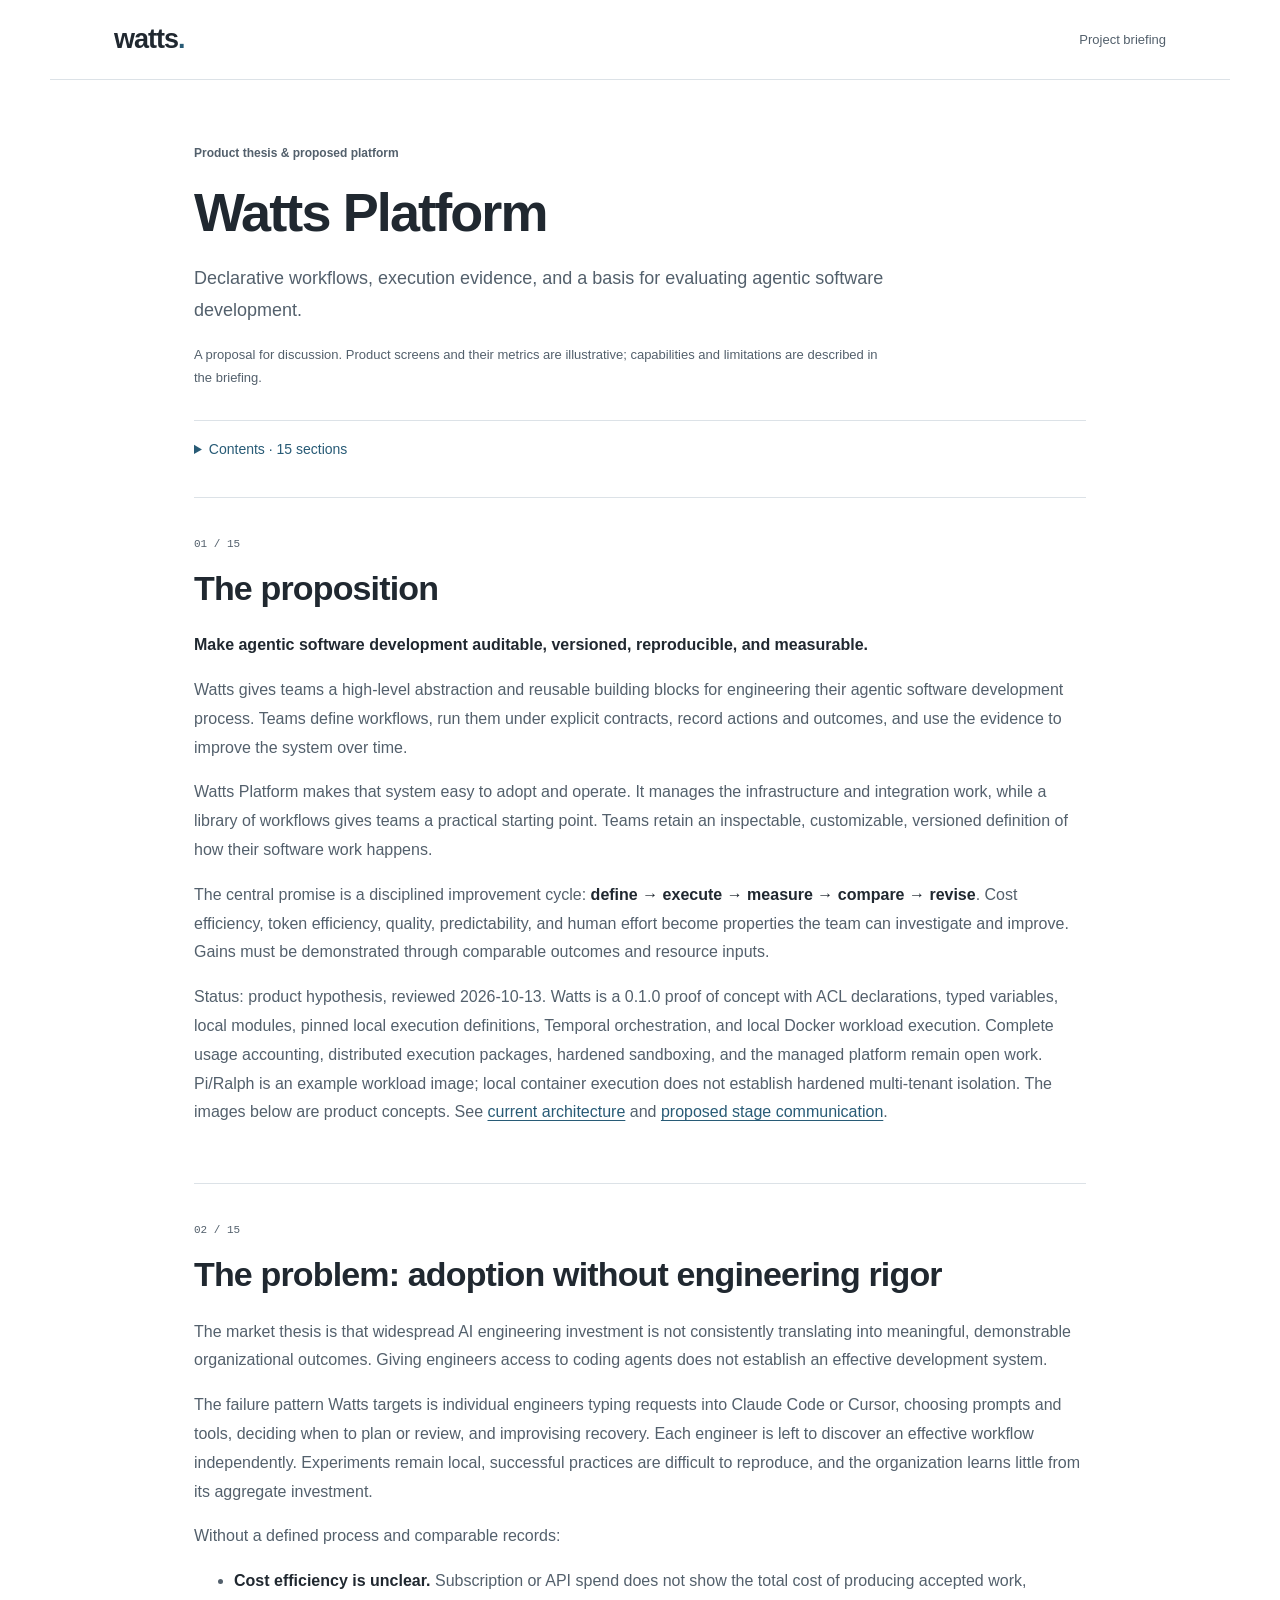
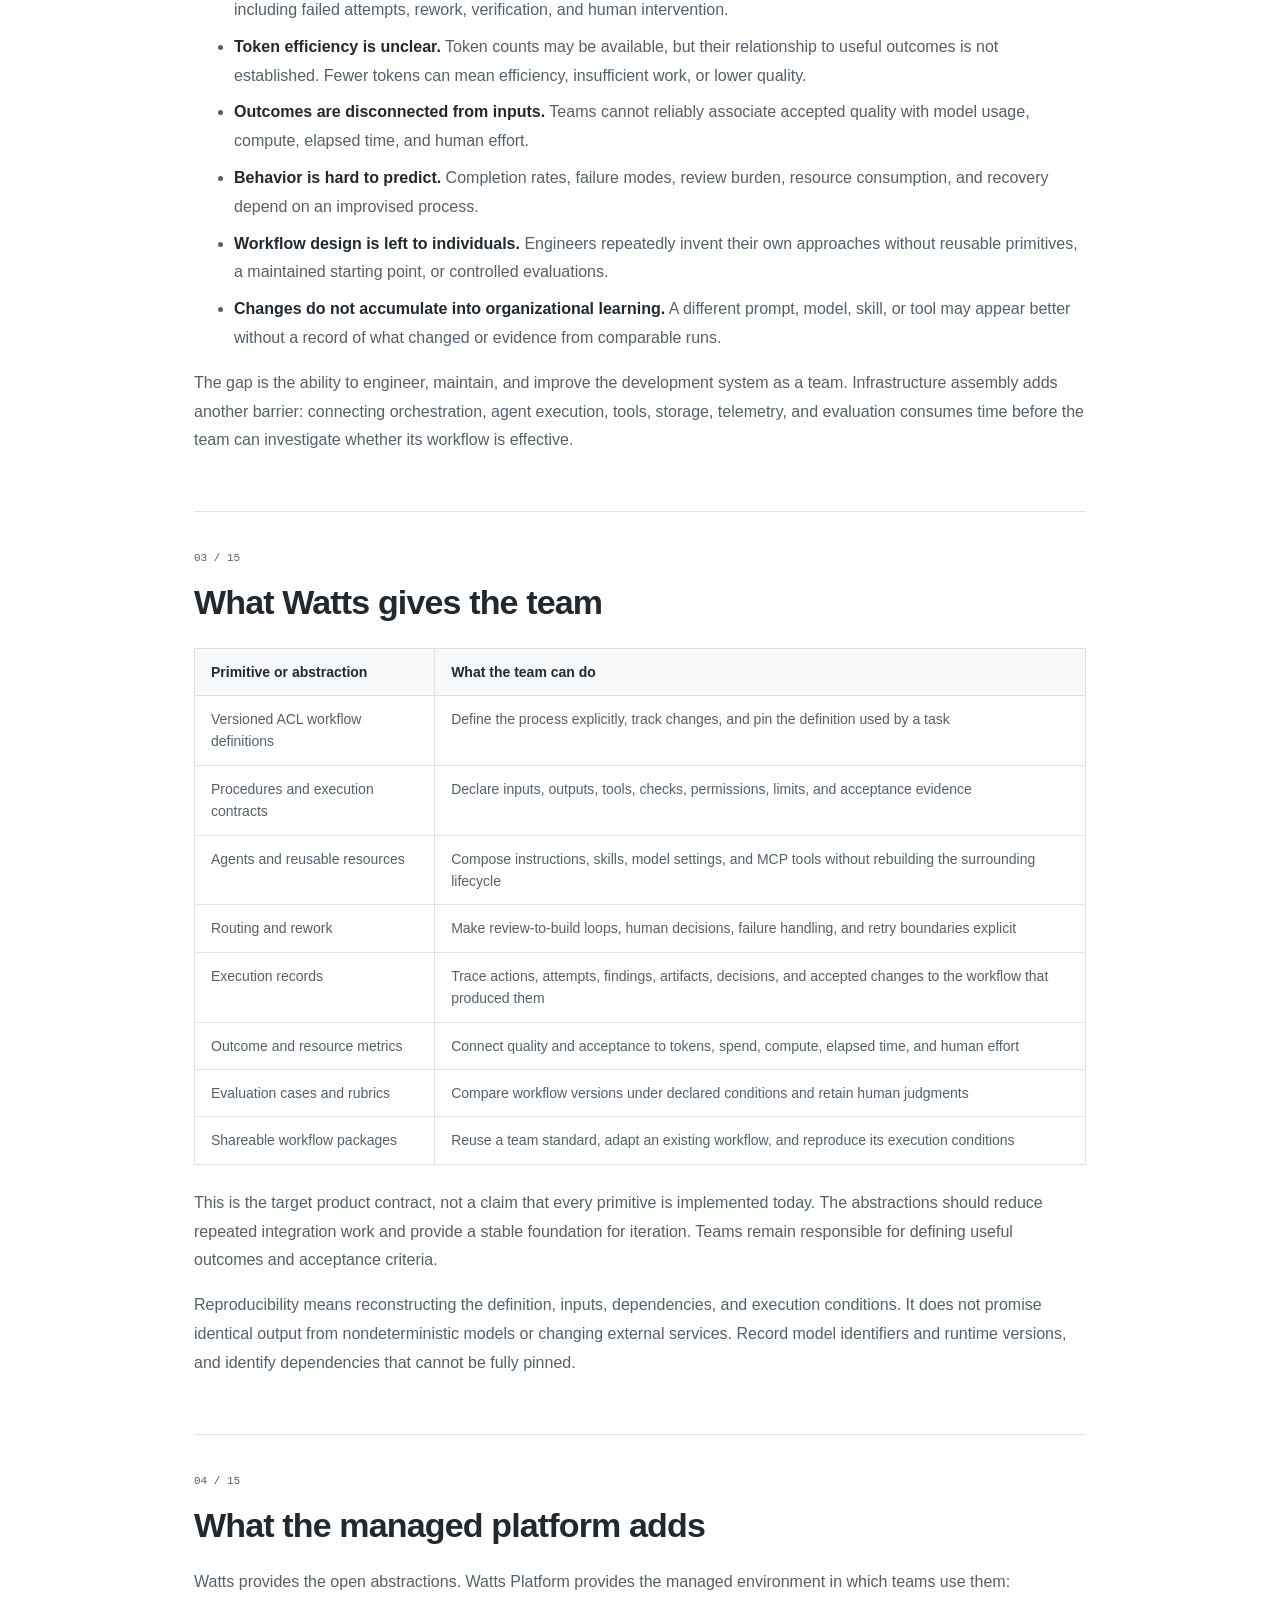
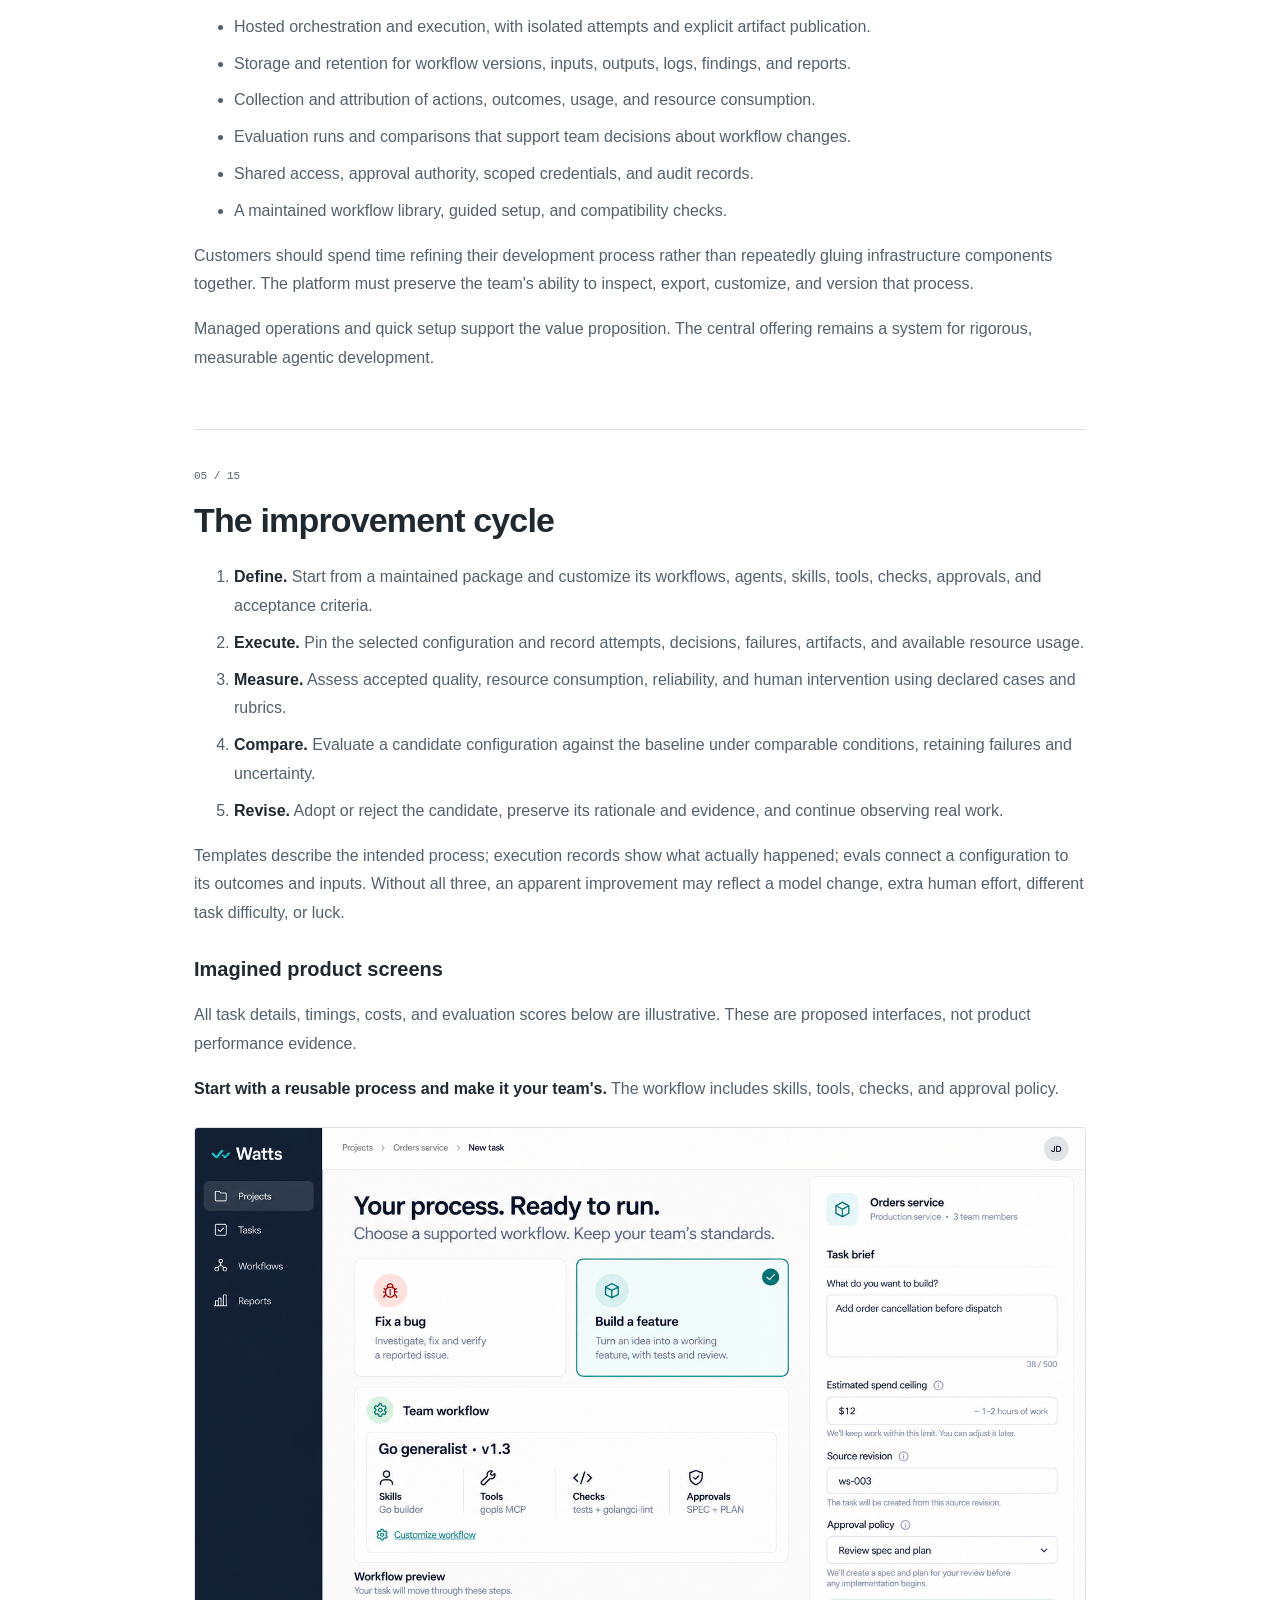
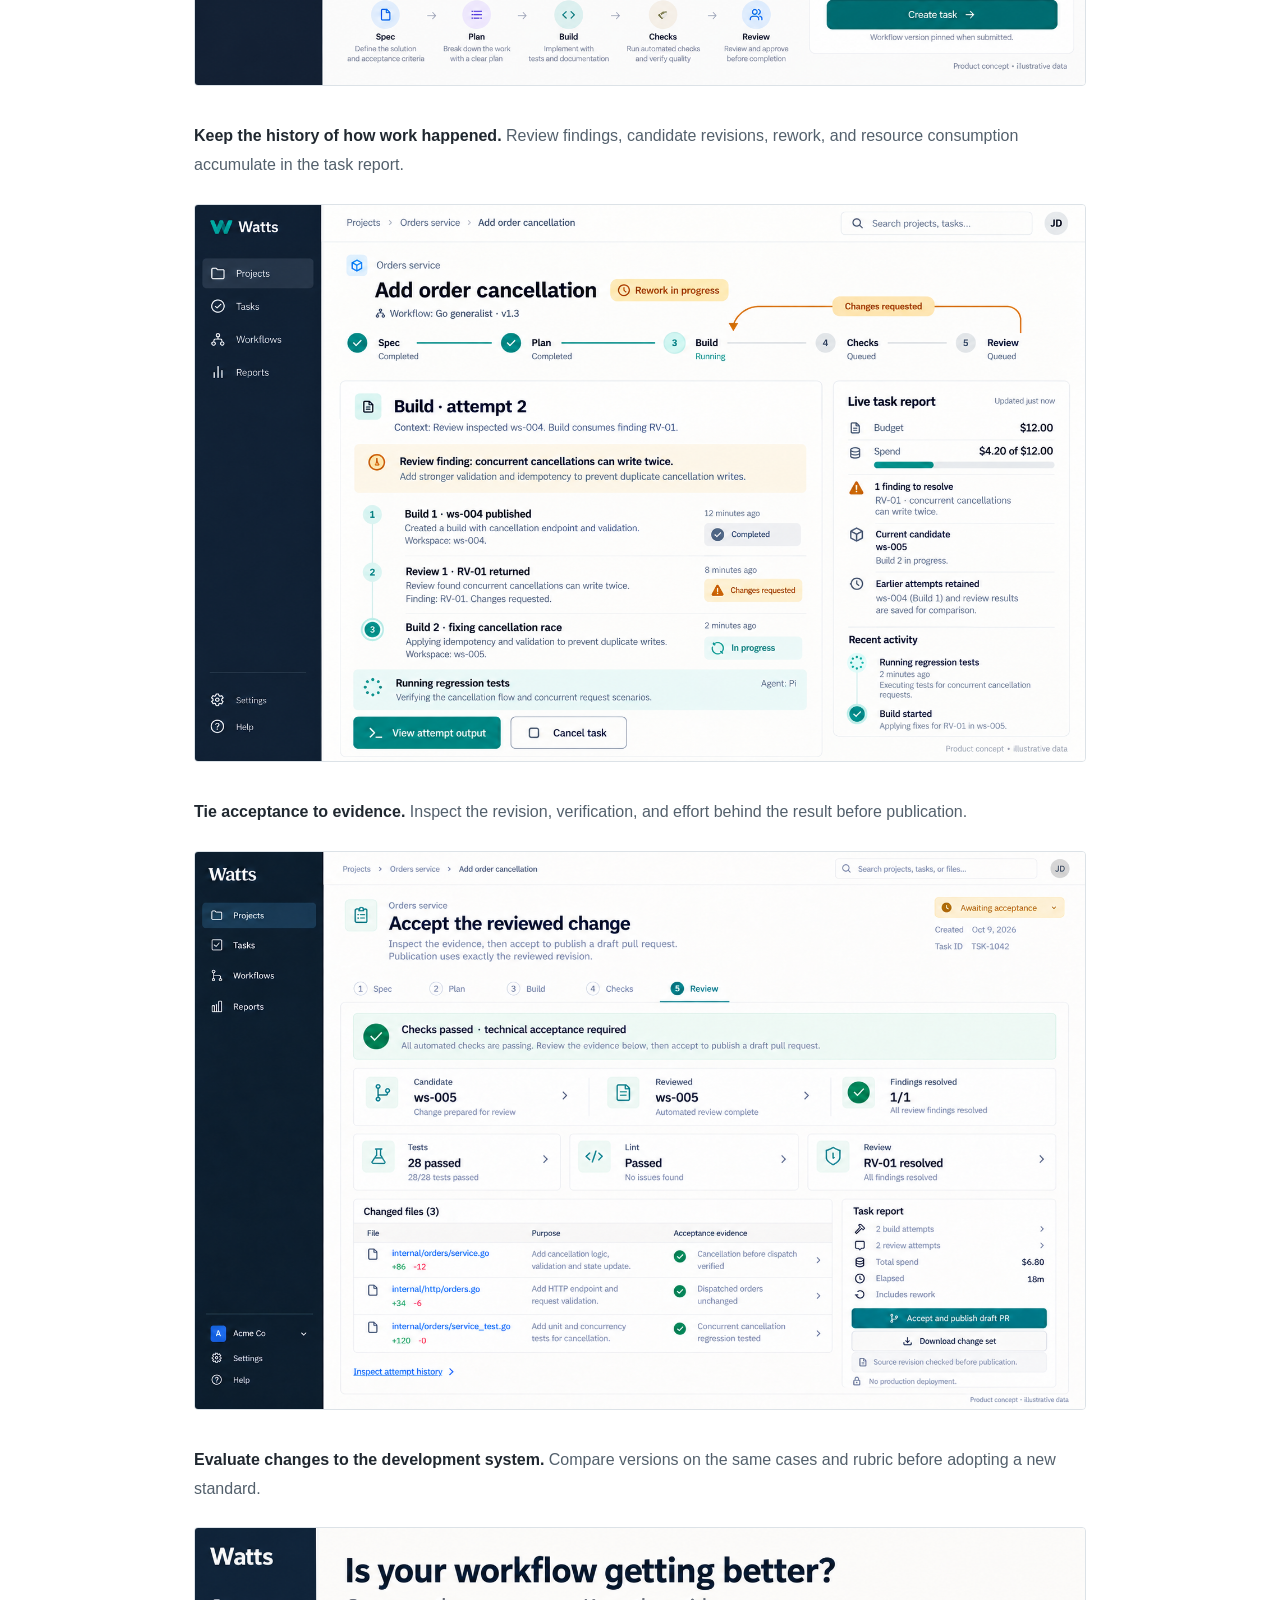
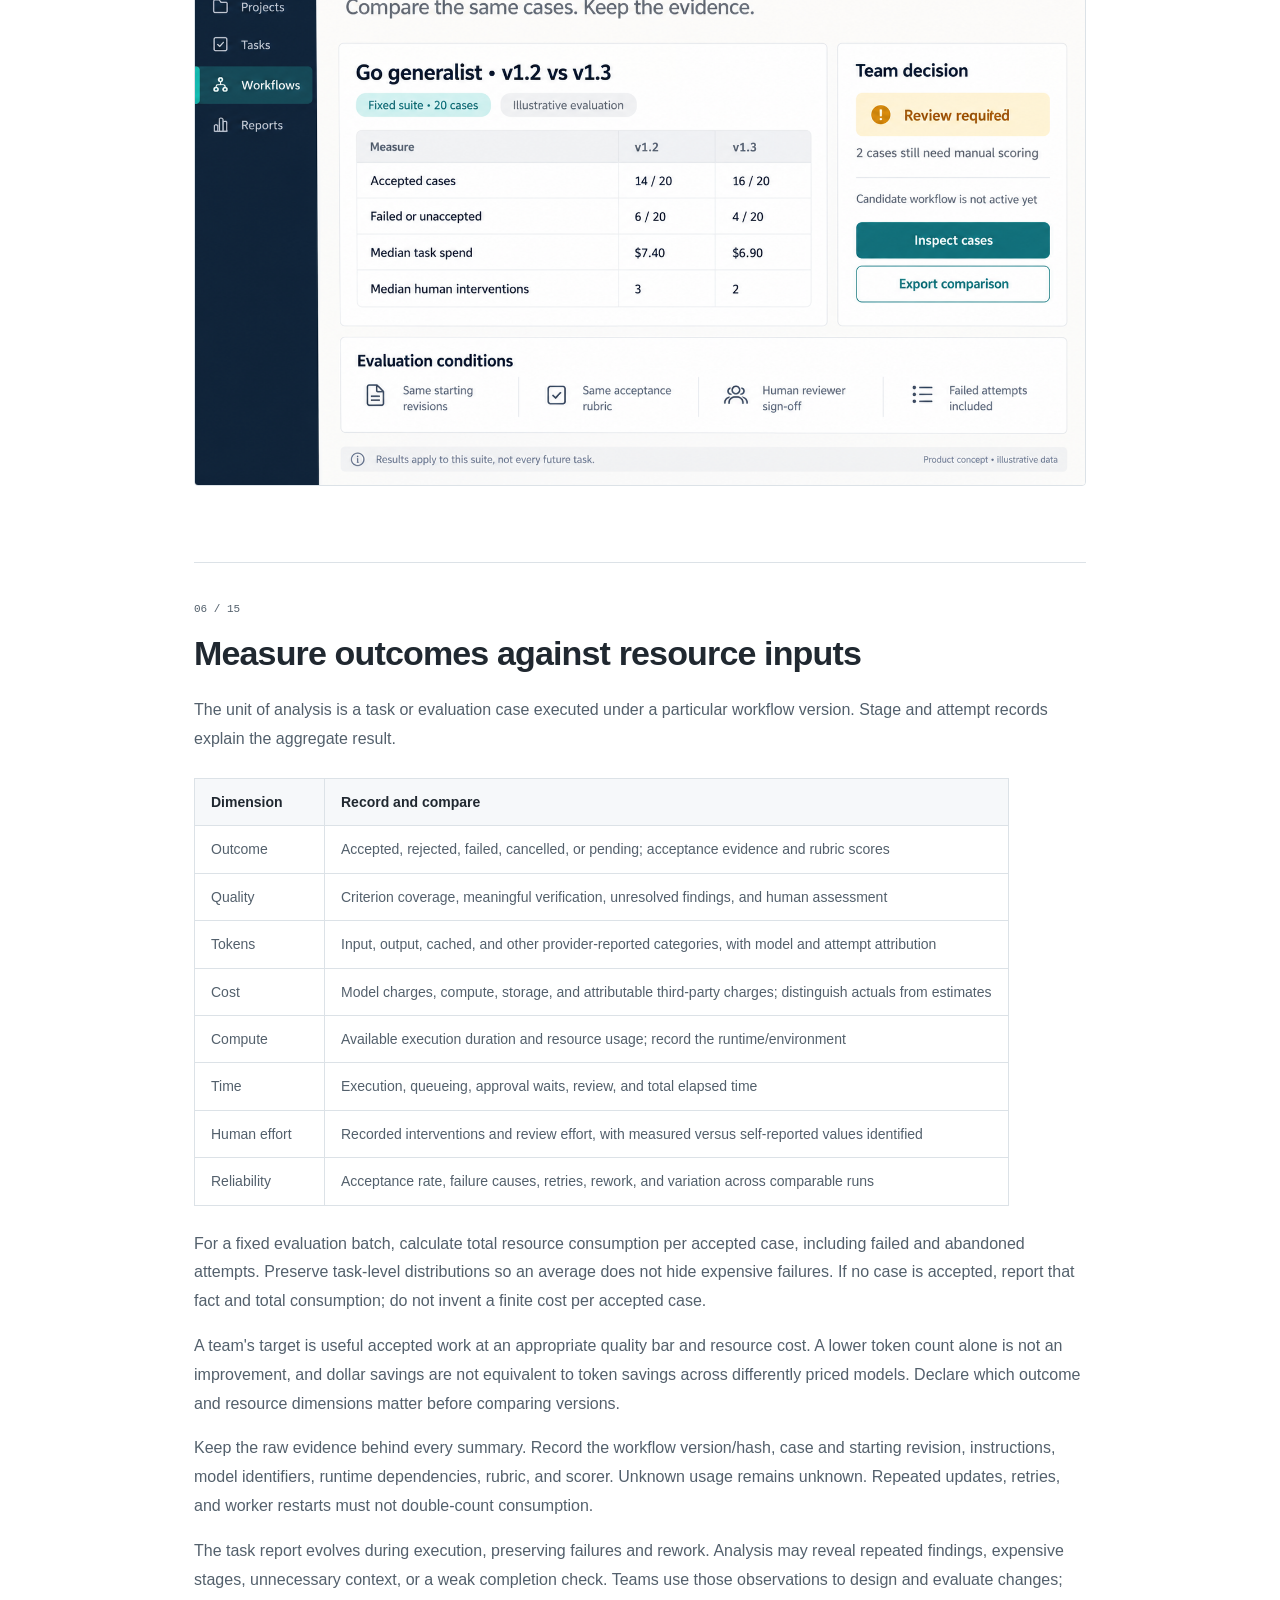
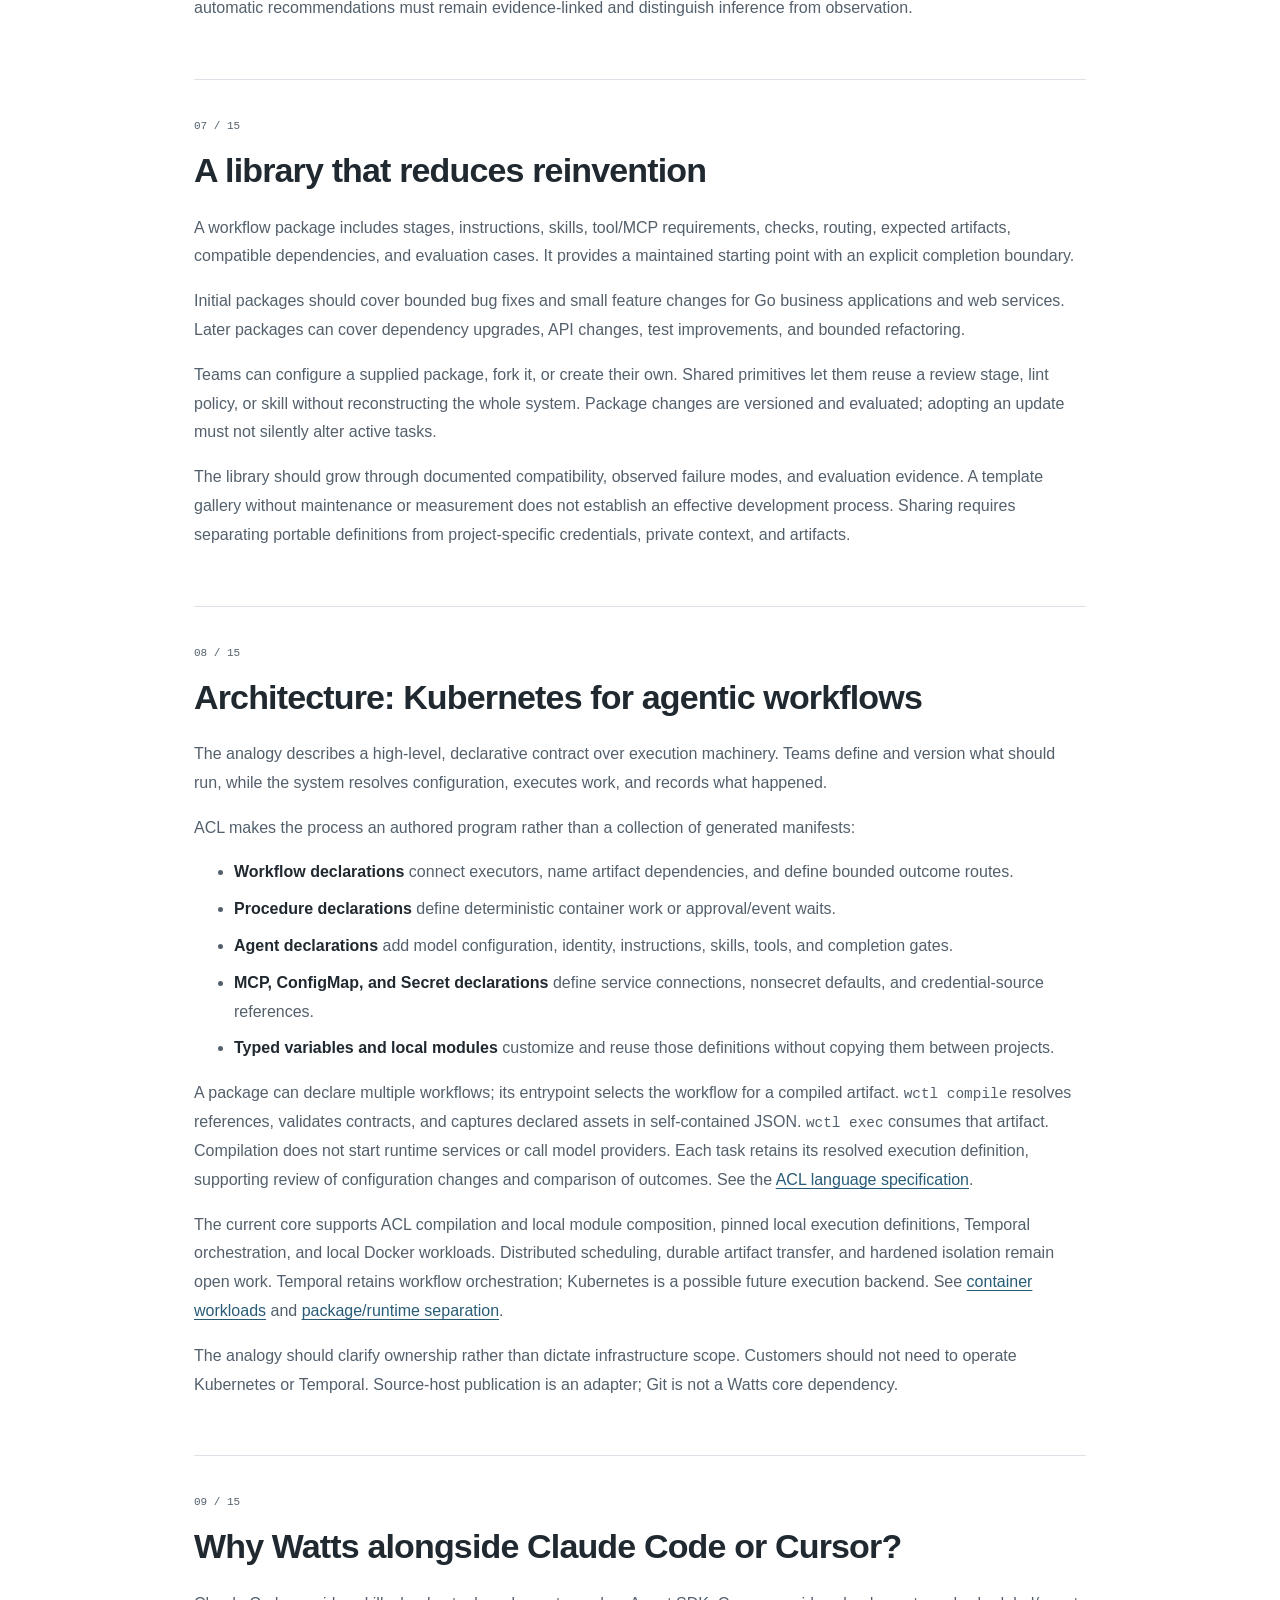
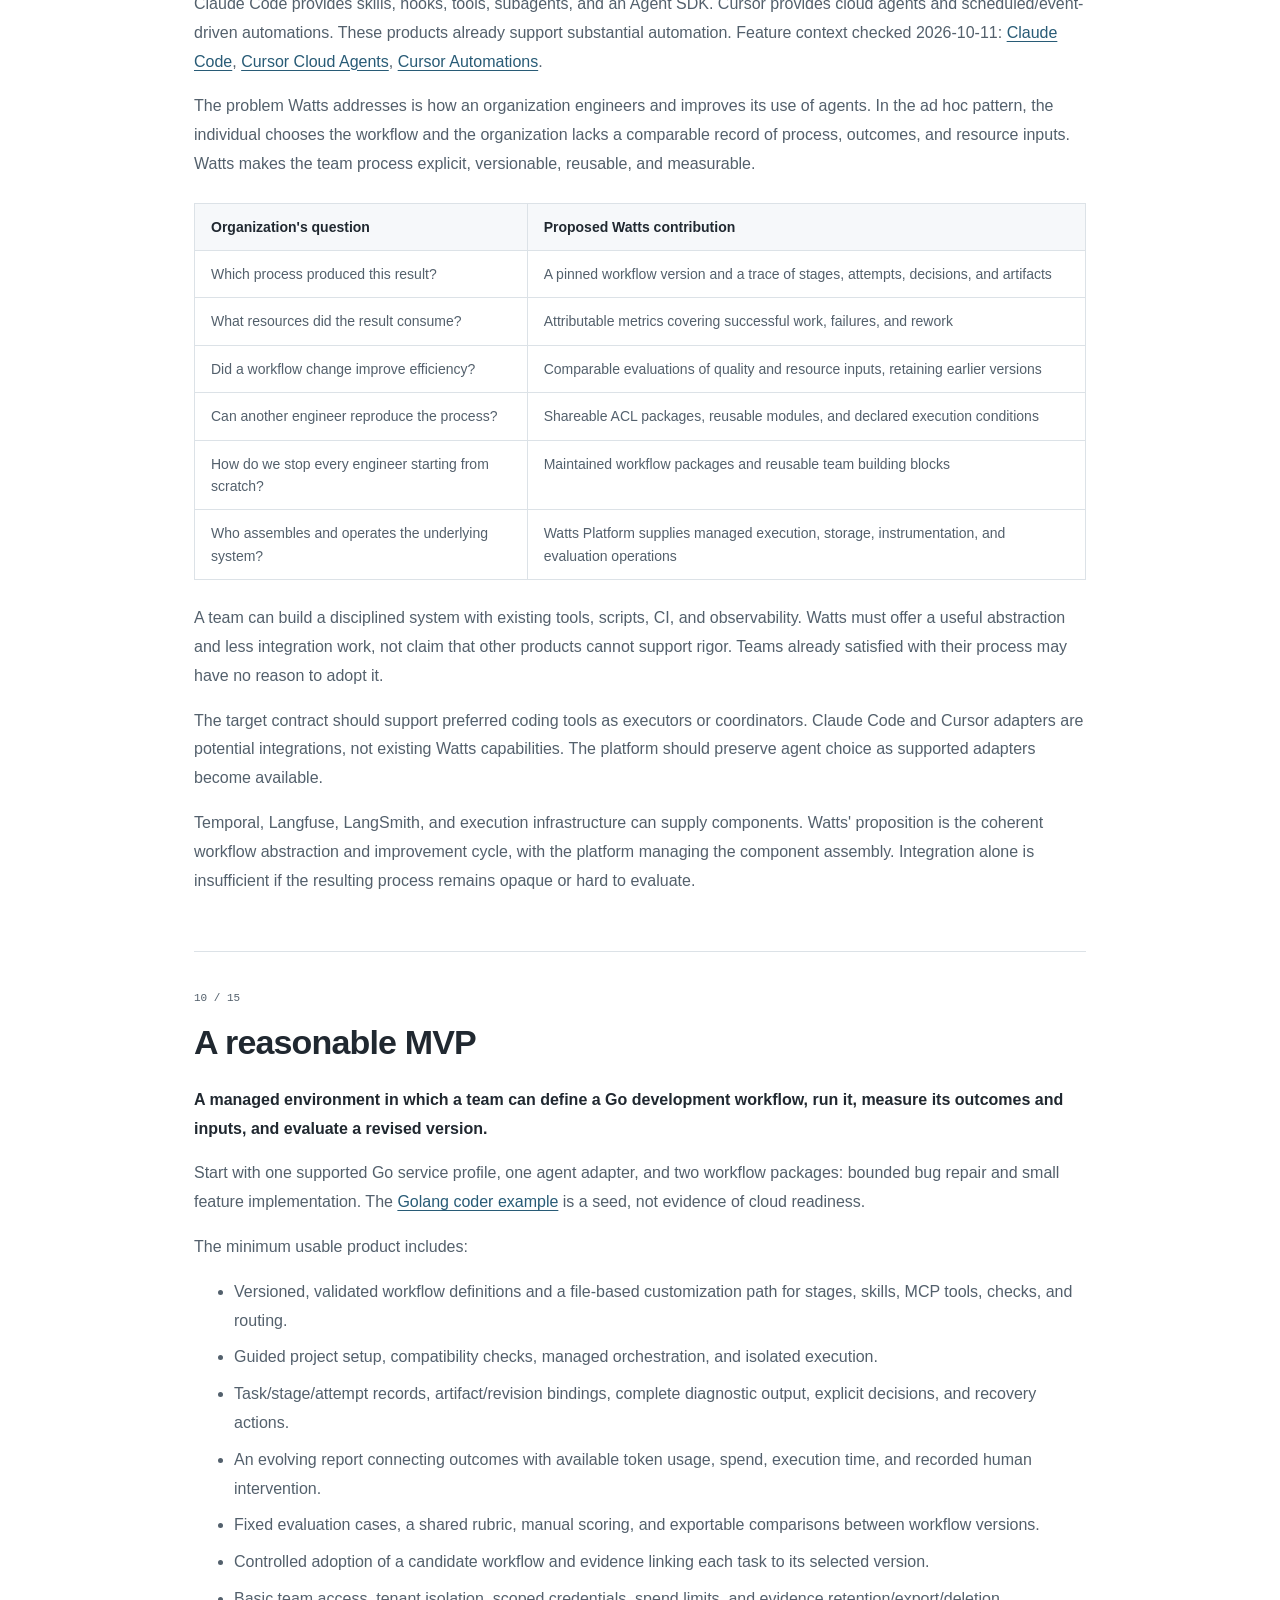
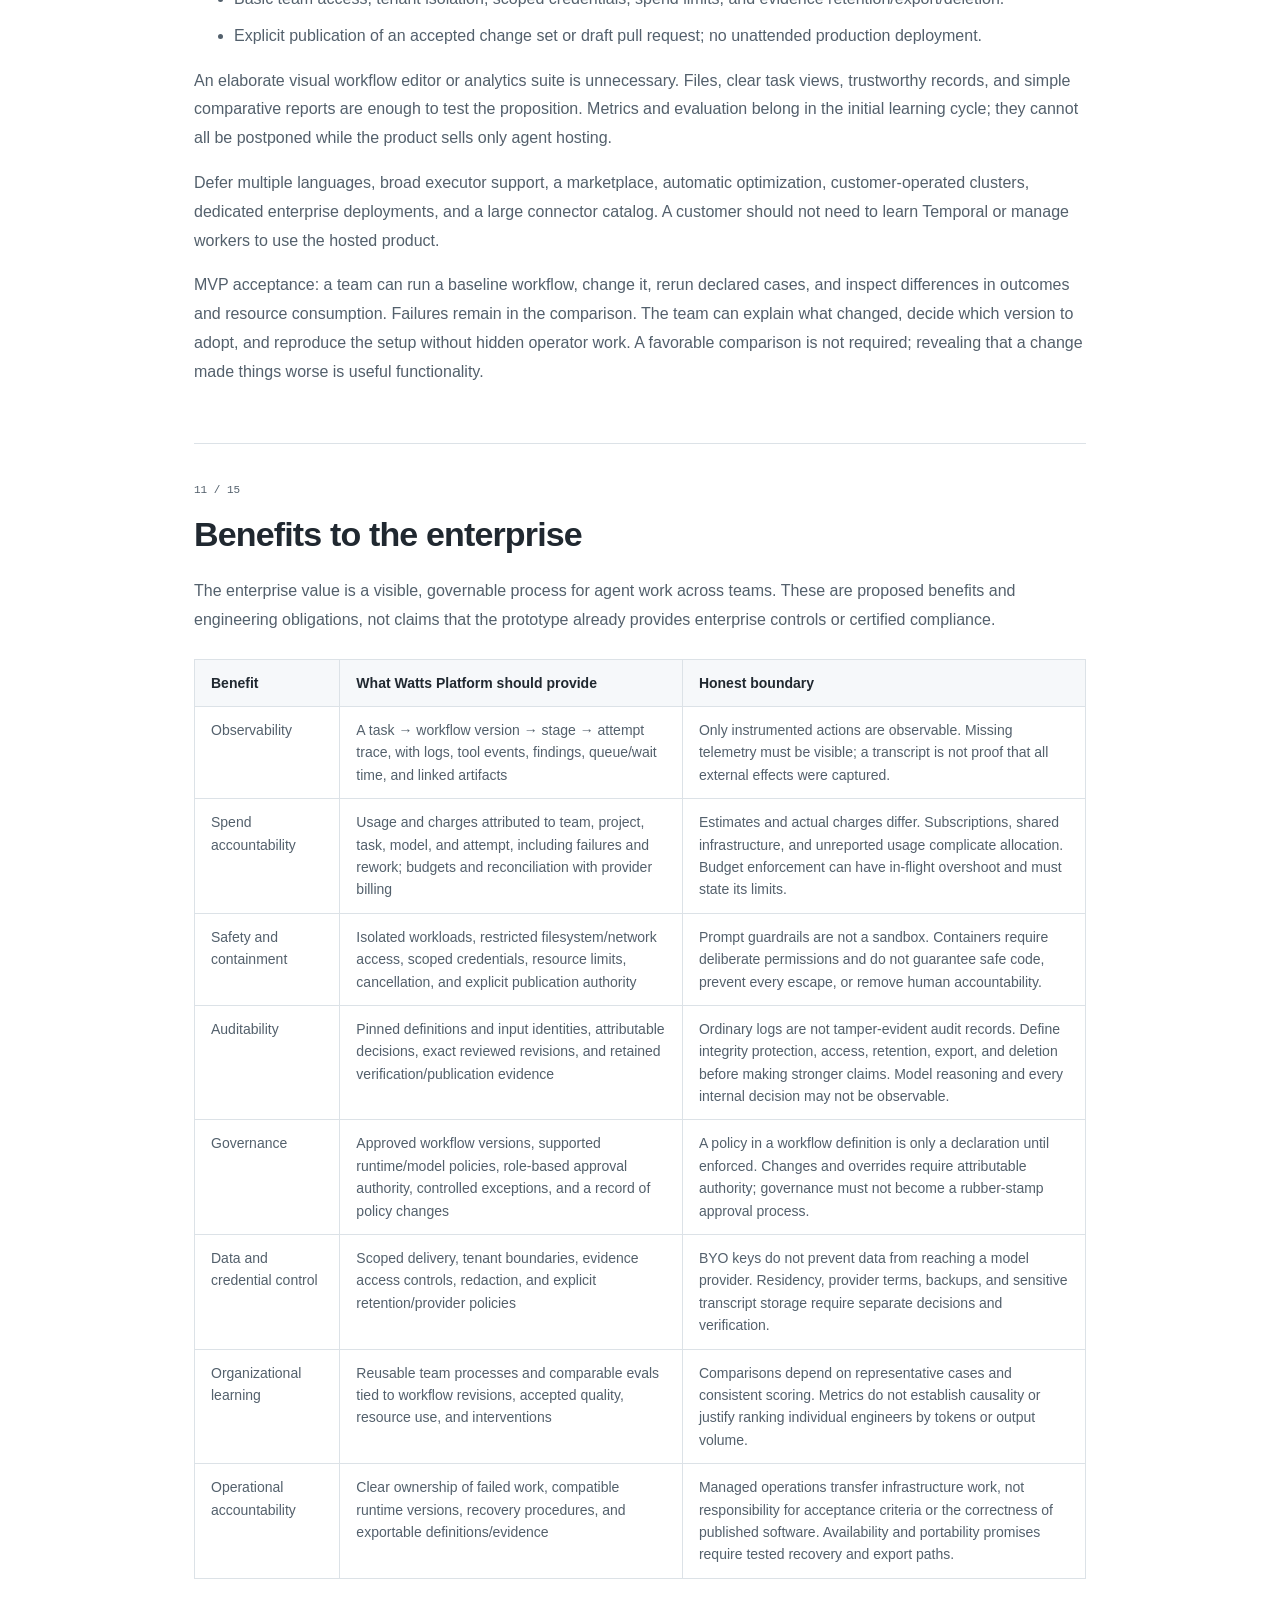
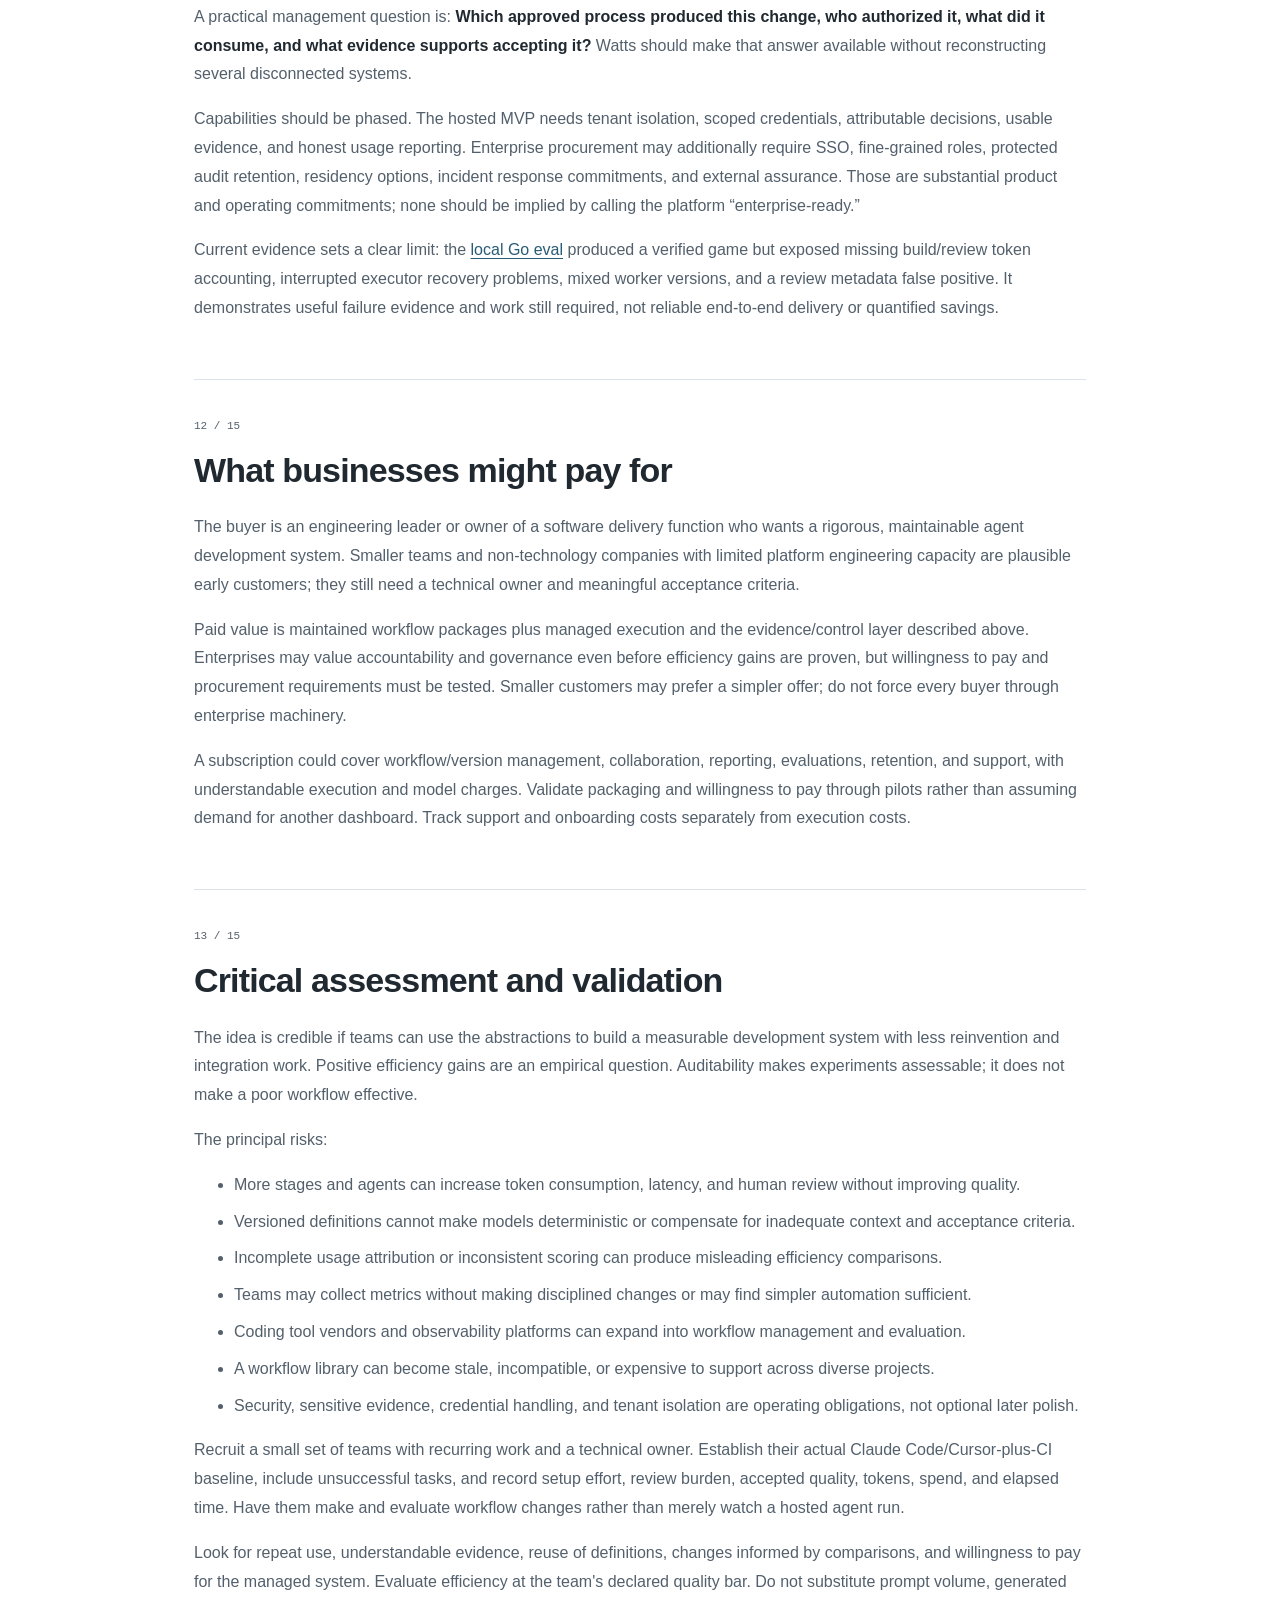
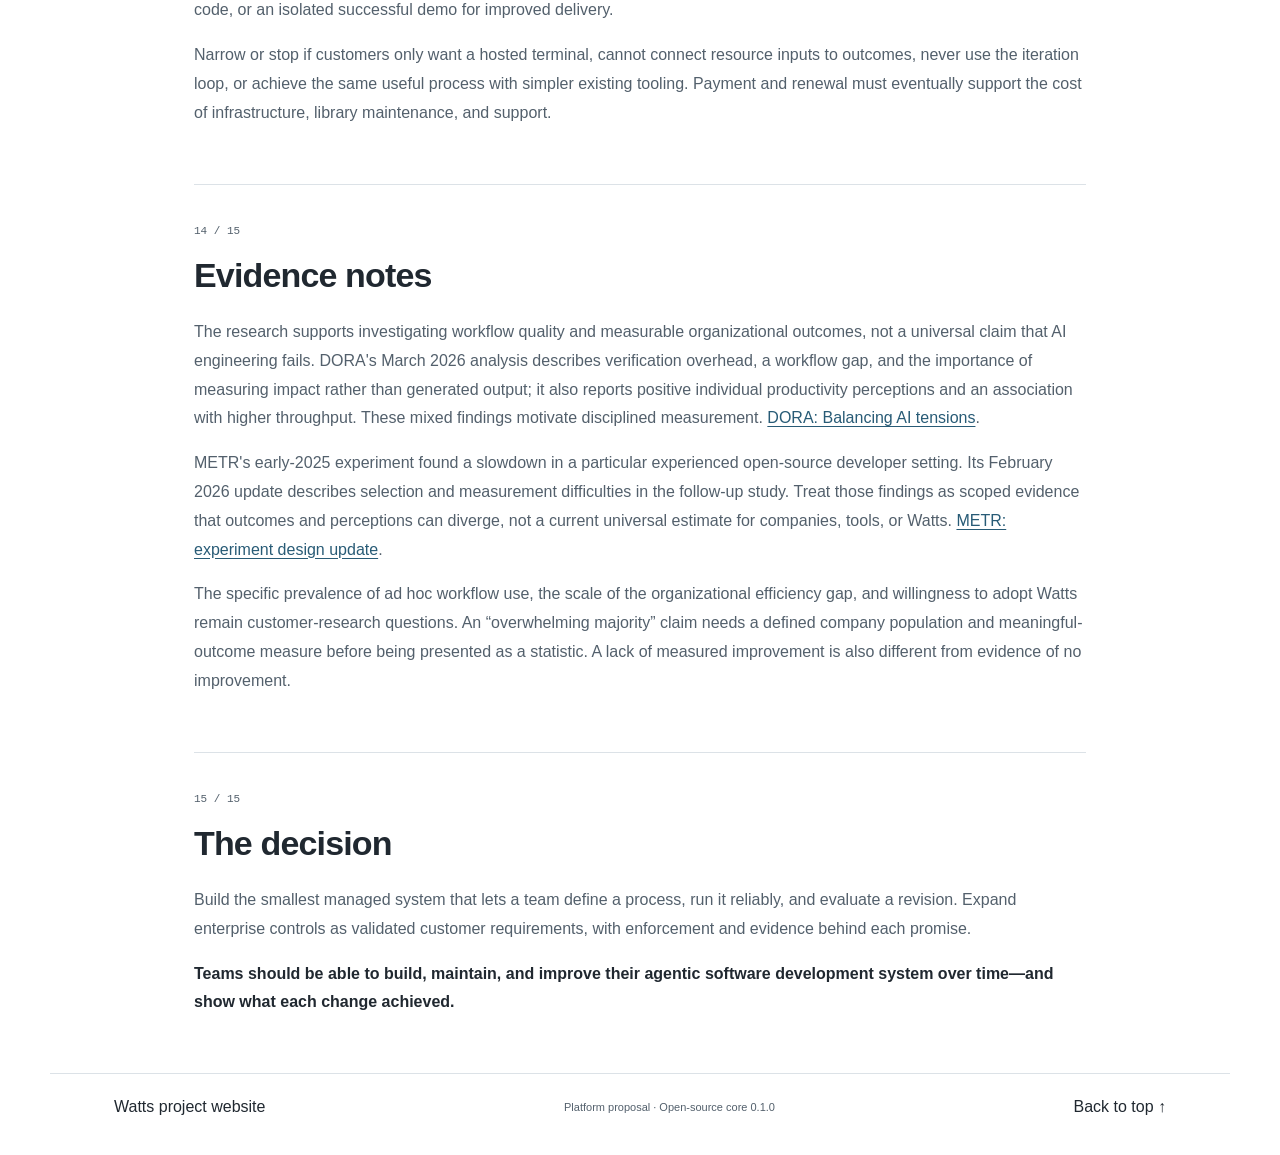
==== commit 8b4115b9: "acl" ====
--- a/slides/index.html
+++ b/slides/index.html
@@ -30,7 +30,7 @@
 <p>Watts gives teams a high-level abstraction and reusable building blocks for engineering their agentic software development process. Teams define workflows, run them under explicit contracts, record actions and outcomes, and use the evidence to improve the system over time.</p>
 <p>Watts Platform makes that system easy to adopt and operate. It manages the infrastructure and integration work, while a library of workflows gives teams a practical starting point. Teams retain an inspectable, customizable, versioned definition of how their software work happens.</p>
 <p>The central promise is a disciplined improvement cycle: <strong>define → execute → measure → compare → revise</strong>. Cost efficiency, token efficiency, quality, predictability, and human effort become properties the team can investigate and improve. Gains must be demonstrated through comparable outcomes and resource inputs.</p>
-<p>Status: product hypothesis, reviewed 2026-10-12. Watts is a 0.1.0 proof of concept with typed YAML resources, values-driven templates, pinned local execution definitions, Temporal orchestration, and local Docker workload execution. Complete usage accounting, distributed execution packages, hardened sandboxing, and the managed platform remain open work. Pi/Ralph is an example workload image; local container execution does not establish hardened multi-tenant isolation. The images below are product concepts. See <a href="https://github.com/jasondeutsch/watts/blob/main/docs/workflow-design.md">current architecture</a> and <a href="https://github.com/jasondeutsch/watts/blob/main/docs/stage-communication.md">proposed stage communication</a>.</p>
+<p>Status: product hypothesis, reviewed 2026-10-13. Watts is a 0.1.0 proof of concept with ACL declarations, typed variables, local modules, pinned local execution definitions, Temporal orchestration, and local Docker workload execution. Complete usage accounting, distributed execution packages, hardened sandboxing, and the managed platform remain open work. Pi/Ralph is an example workload image; local container execution does not establish hardened multi-tenant isolation. The images below are product concepts. See <a href="https://github.com/jasondeutsch/watts/blob/main/docs/workflow-design.md">current architecture</a> and <a href="https://github.com/jasondeutsch/watts/blob/main/docs/stage-communication.md">proposed stage communication</a>.</p>
 </section>
 <section class="slide" id="slide-2" aria-label="The problem: adoption without engineering rigor"><div class="slide-number">02 / 15</div><h2>The problem: adoption without engineering rigor</h2>
 <p>The market thesis is that widespread AI engineering investment is not consistently translating into meaningful, demonstrable organizational outcomes. Giving engineers access to coding agents does not establish an effective development system.</p>
@@ -55,7 +55,7 @@
 </tr>
 </thead>
 <tbody><tr>
-<td>Versioned workflow manifests</td>
+<td>Versioned ACL workflow definitions</td>
 <td>Define the process explicitly, track changes, and pin the definition used by a task</td>
 </tr>
 <tr>
@@ -178,15 +178,16 @@
 </section>
 <section class="slide" id="slide-8" aria-label="Architecture: Kubernetes for agentic workflows"><div class="slide-number">08 / 15</div><h2>Architecture: Kubernetes for agentic workflows</h2>
 <p>The analogy describes a high-level, declarative contract over execution machinery. Teams define and version what should run, while the system resolves configuration, executes work, and records what happened.</p>
-<p>The resource model separates responsibilities:</p>
-<ul>
-<li><strong>Workflow:</strong> connects work, binds inputs, and owns routing, approval policy, and overall limits.</li>
-<li><strong>Procedure:</strong> defines model-free work such as commands and checks; approval/event waits remain orchestration states.</li>
-<li><strong>Agent:</strong> specializes executable work with a model, runtime, identity, instructions, skills, and tools.</li>
-<li><strong>ConfigMap and Secret:</strong> supply scoped configuration and credential references.</li>
-</ul>
-<p>A Watts package groups these resources; the proposed package model supports multiple named Workflows without an additional grouping Kind. Values-driven templates make the package customizable. An isolated workload is the proposed basic execution primitive for Agent and executable Procedure attempts; Pi and its Ralph tool run inside that boundary. Resource definitions, running instances, and execution evidence remain distinct.</p>
-<p>The current core implements typed YAML resources, package templating/composition, pinned local definitions, and Temporal execution. The distributed target adds self-contained packages, isolated workspaces, explicit revision publication, and durable artifact transfer. Temporal retains workflow orchestration; a local container backend or Kubernetes can supply execution capacity. See <a href="https://github.com/jasondeutsch/watts/blob/main/docs/container-workloads.md">container workloads</a> and <a href="https://github.com/jasondeutsch/watts/blob/main/docs/package-runtime-layout.md">package/runtime separation</a>.</p>
+<p>ACL makes the process an authored program rather than a collection of generated manifests:</p>
+<ul>
+<li><strong>Workflow declarations</strong> connect executors, name artifact dependencies, and define bounded outcome routes.</li>
+<li><strong>Procedure declarations</strong> define deterministic container work or approval/event waits.</li>
+<li><strong>Agent declarations</strong> add model configuration, identity, instructions, skills, tools, and completion gates.</li>
+<li><strong>MCP, ConfigMap, and Secret declarations</strong> define service connections, nonsecret defaults, and credential-source references.</li>
+<li><strong>Typed variables and local modules</strong> customize and reuse those definitions without copying them between projects.</li>
+</ul>
+<p>A package can declare multiple workflows; its entrypoint selects the workflow for a compiled artifact. <code>wctl compile</code> resolves references, validates contracts, and captures declared assets in self-contained JSON. <code>wctl exec</code> consumes that artifact. Compilation does not start runtime services or call model providers. Each task retains its resolved execution definition, supporting review of configuration changes and comparison of outcomes. See the <a href="https://github.com/jasondeutsch/watts/blob/watts2/docs/language-spec.md">ACL language specification</a>.</p>
+<p>The current core supports ACL compilation and local module composition, pinned local execution definitions, Temporal orchestration, and local Docker workloads. Distributed scheduling, durable artifact transfer, and hardened isolation remain open work. Temporal retains workflow orchestration; Kubernetes is a possible future execution backend. See <a href="https://github.com/jasondeutsch/watts/blob/main/docs/container-workloads.md">container workloads</a> and <a href="https://github.com/jasondeutsch/watts/blob/main/docs/package-runtime-layout.md">package/runtime separation</a>.</p>
 <p>The analogy should clarify ownership rather than dictate infrastructure scope. Customers should not need to operate Kubernetes or Temporal. Source-host publication is an adapter; Git is not a Watts core dependency.</p>
 </section>
 <section class="slide" id="slide-9" aria-label="Why Watts alongside Claude Code or Cursor?"><div class="slide-number">09 / 15</div><h2>Why Watts alongside Claude Code or Cursor?</h2>
@@ -213,7 +214,7 @@
 </tr>
 <tr>
 <td>Can another engineer reproduce the process?</td>
-<td>Shareable manifests, reusable resources, and declared execution conditions</td>
+<td>Shareable ACL packages, reusable modules, and declared execution conditions</td>
 </tr>
 <tr>
 <td>How do we stop every engineer starting from scratch?</td>
@@ -230,7 +231,7 @@
 </section>
 <section class="slide" id="slide-10" aria-label="A reasonable MVP"><div class="slide-number">10 / 15</div><h2>A reasonable MVP</h2>
 <p><strong>A managed environment in which a team can define a Go development workflow, run it, measure its outcomes and inputs, and evaluate a revised version.</strong></p>
-<p>Start with one supported Go service profile, one agent adapter, and two workflow packages: bounded bug repair and small feature implementation. The <a href="https://github.com/jasondeutsch/watts/blob/main/resources/examples/go_generalist/README.md">Go generalist example</a> is a seed, not evidence of cloud readiness.</p>
+<p>Start with one supported Go service profile, one agent adapter, and two workflow packages: bounded bug repair and small feature implementation. The <a href="https://github.com/jasondeutsch/watts/blob/main/resources/examples/coder_golang/README.md">Golang coder example</a> is a seed, not evidence of cloud readiness.</p>
 <p>The minimum usable product includes:</p>
 <ul>
 <li>Versioned, validated workflow definitions and a file-based customization path for stages, skills, MCP tools, checks, and routing.</li>
@@ -279,7 +280,7 @@
 <tr>
 <td>Governance</td>
 <td>Approved workflow versions, supported runtime/model policies, role-based approval authority, controlled exceptions, and a record of policy changes</td>
-<td>A policy in a manifest is only a declaration until enforced. Changes and overrides require attributable authority; governance must not become a rubber-stamp approval process.</td>
+<td>A policy in a workflow definition is only a declaration until enforced. Changes and overrides require attributable authority; governance must not become a rubber-stamp approval process.</td>
 </tr>
 <tr>
 <td>Data and credential control</td>
@@ -311,7 +312,7 @@
 <p>The principal risks:</p>
 <ul>
 <li>More stages and agents can increase token consumption, latency, and human review without improving quality.</li>
-<li>Versioned manifests cannot make models deterministic or compensate for inadequate context and acceptance criteria.</li>
+<li>Versioned definitions cannot make models deterministic or compensate for inadequate context and acceptance criteria.</li>
 <li>Incomplete usage attribution or inconsistent scoring can produce misleading efficiency comparisons.</li>
 <li>Teams may collect metrics without making disciplined changes or may find simpler automation sufficient.</li>
 <li>Coding tool vendors and observability platforms can expand into workflow management and evaluation.</li>
--- a/assets/style.css
+++ b/assets/style.css
@@ -52,7 +52,7 @@
 .problem-grid { display: grid; grid-template-columns: repeat(3, 1fr); gap: 32px; margin-top: 30px; }
 .problem-grid h3 { font-size: 17px; margin: 0 0 10px; }
 .problem-grid p { font-size: 14px; margin: 0; }
-.system, .manifest-section, .evidence-section, .platform-section, .closing { border-top: 1px solid var(--line); }
+.system, .language-section, .evidence-section, .platform-section, .closing { border-top: 1px solid var(--line); }
 .section-top { display: flex; justify-content: space-between; align-items: flex-end; gap: 48px; margin-bottom: 28px; }
 .section-top > p { max-width: 410px; font-size: 15px; margin: 0; }
 .console { border: 1px solid var(--line); border-radius: 4px; background: var(--bg); overflow: hidden; }
@@ -83,12 +83,12 @@
 .principles article > span { display: none; }
 .principles h3 { font-size: 17px; margin: 0 0 10px; }
 .principles p { font-size: 14px; margin: 0; }
-.manifest-section { display: grid; grid-template-columns: 1fr 1fr; gap: 48px; }
-.manifest-intro > p { font-size: 15px; max-width: 440px; }
-.kind-tabs { display: flex; gap: 8px; margin-top: 24px; }
-.kind-tabs button { background: white; border: 1px solid var(--line); color: var(--muted); border-radius: 3px; font-size: 12px; padding: 9px 12px; cursor: pointer; }
-.kind-tabs button[aria-selected=true] { color: var(--accent); border-color: var(--accent); background: #eef4f7; }
-.manifest-intro .kind-description { font-size: 13px; min-height: 70px; }
+.language-section { display: grid; grid-template-columns: 1fr 1fr; gap: 48px; }
+.language-intro > p { font-size: 15px; max-width: 440px; }
+.language-tabs { display: flex; gap: 8px; margin-top: 24px; }
+.language-tabs button { background: white; border: 1px solid var(--line); color: var(--muted); border-radius: 3px; font-size: 12px; padding: 9px 12px; cursor: pointer; }
+.language-tabs button[aria-selected=true] { color: var(--accent); border-color: var(--accent); background: #eef4f7; }
+.language-intro .example-description { font-size: 13px; min-height: 70px; }
 .code-window { border: 1px solid var(--line); background: var(--surface); border-radius: 4px; align-self: center; overflow: hidden; }
 .code-bar { padding: 14px 18px; border-bottom: 1px solid var(--line); display: flex; justify-content: space-between; gap: 10px; font: 11px var(--mono); color: var(--muted); }
 pre { font: 12px/1.8 var(--mono); color: #334b5c; padding: 20px; margin: 0; overflow: auto; min-height: 370px; tab-size: 2; }
@@ -138,8 +138,8 @@
   .connector:nth-of-type(3) { display: block; }
   .connector:nth-of-type(2), .connector:nth-of-type(4) { display: none; }
   .loop { font-size: 9px; justify-content: center; }
-  .manifest-section, .evidence-section { grid-template-columns: 1fr; gap: 28px; }
-  .manifest-intro .kind-description { min-height: 0; }
+  .language-section, .evidence-section { grid-template-columns: 1fr; gap: 28px; }
+  .language-intro .example-description { min-height: 0; }
   pre { font-size: 11px; padding: 16px; min-height: 350px; }
   .evidence-card { padding: 18px; }
   .record strong { font-size: 13px; }
@@ -150,3 +150,17 @@
 @media (prefers-reduced-motion: reduce) {
   html { scroll-behavior: auto; }
 }
+
+.language-benefits { grid-column: 1 / -1; display: grid; grid-template-columns: repeat(3, 1fr); gap: 32px; }
+.language-benefits h3 { font-size: 17px; margin: 0 0 10px; }
+.language-benefits p { font-size: 14px; margin: 0; }
+.compile-strip { grid-column: 1 / -1; display: grid; grid-template-columns: 1fr 1fr; gap: 32px; border-top: 1px solid var(--line); padding-top: 24px; align-items: center; }
+.compile-strip h3 { font-size: 17px; margin: 0 0 10px; }
+.compile-strip p { font-size: 14px; margin: 0; }
+.compile-strip pre { min-height: 0; background: var(--surface); border: 1px solid var(--line); border-radius: 3px; font-size: 11px; white-space: pre-wrap; overflow-wrap: anywhere; }
+p code { font-family: var(--mono); font-size: .9em; }
+@media (max-width: 600px) {
+  .language-benefits, .compile-strip { grid-template-columns: 1fr; gap: 24px; }
+  nav { gap: 12px; }
+  .nav-source { display: none; }
+}
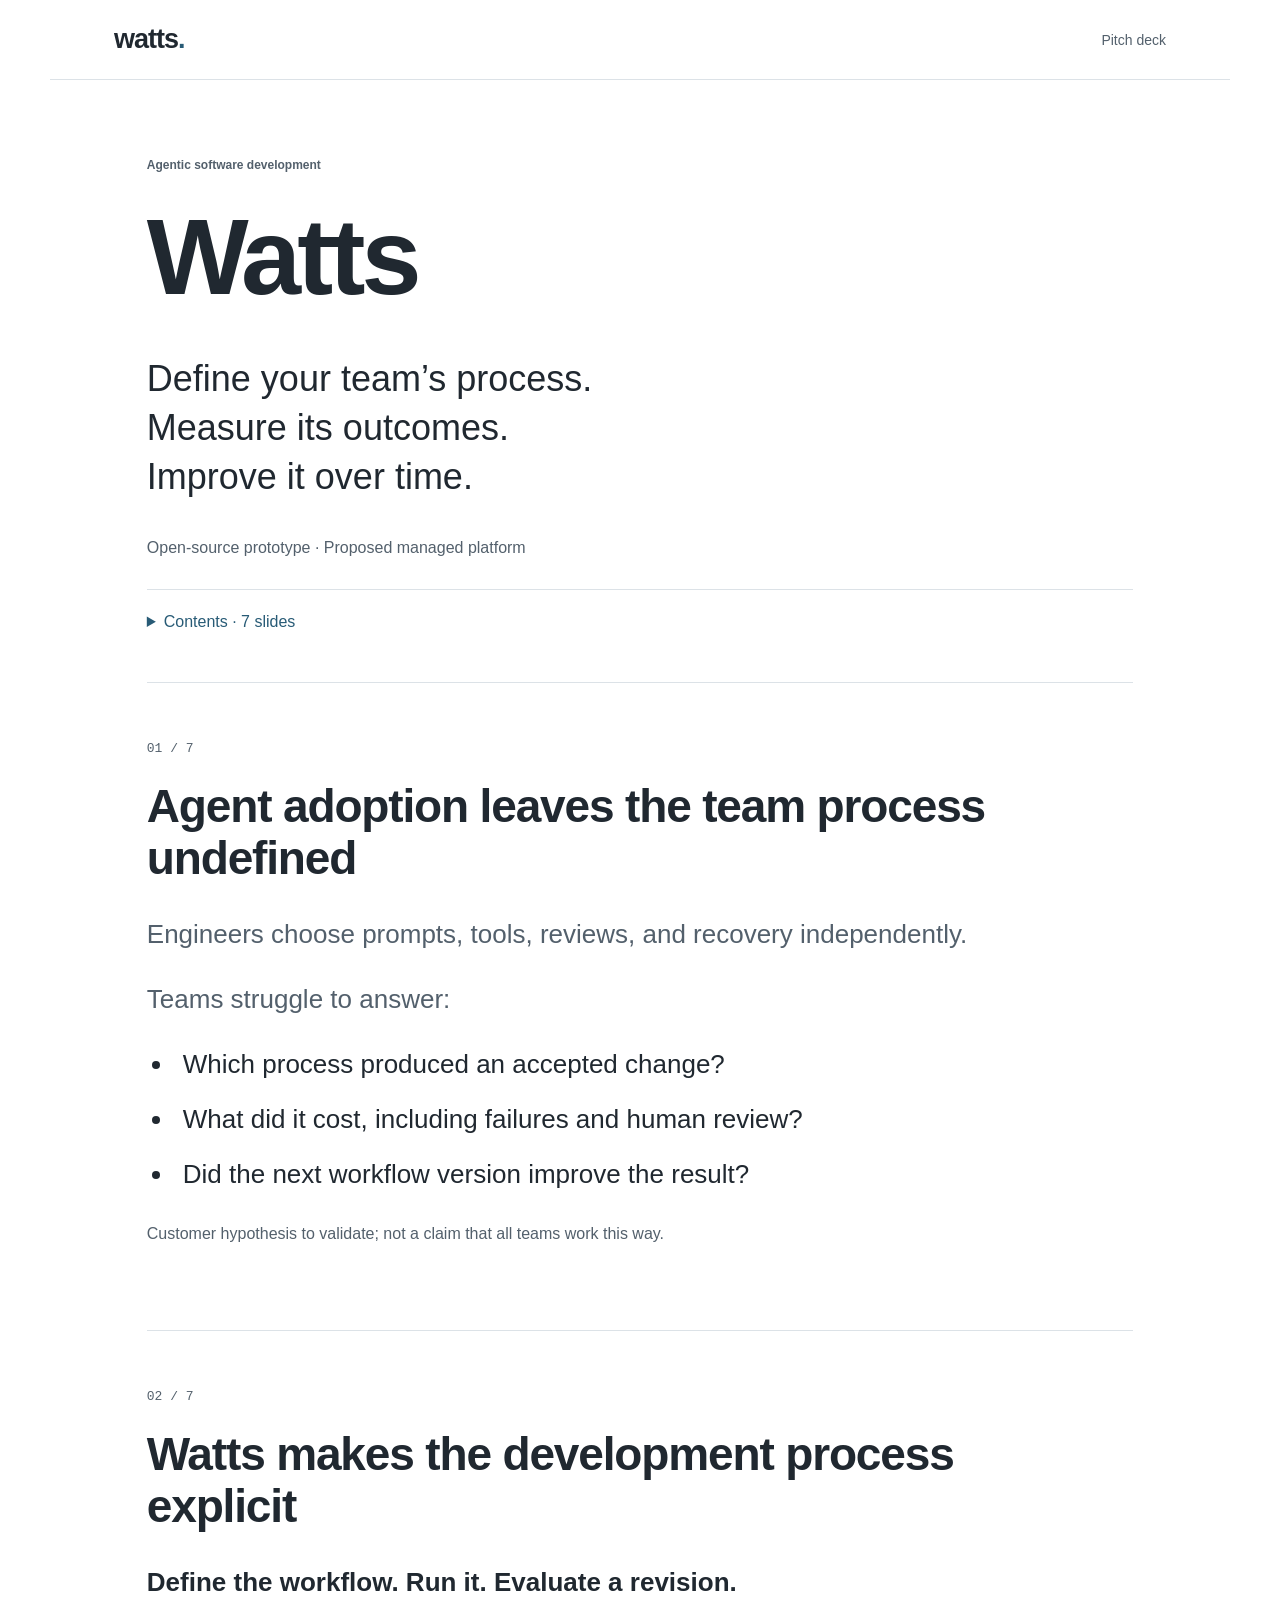
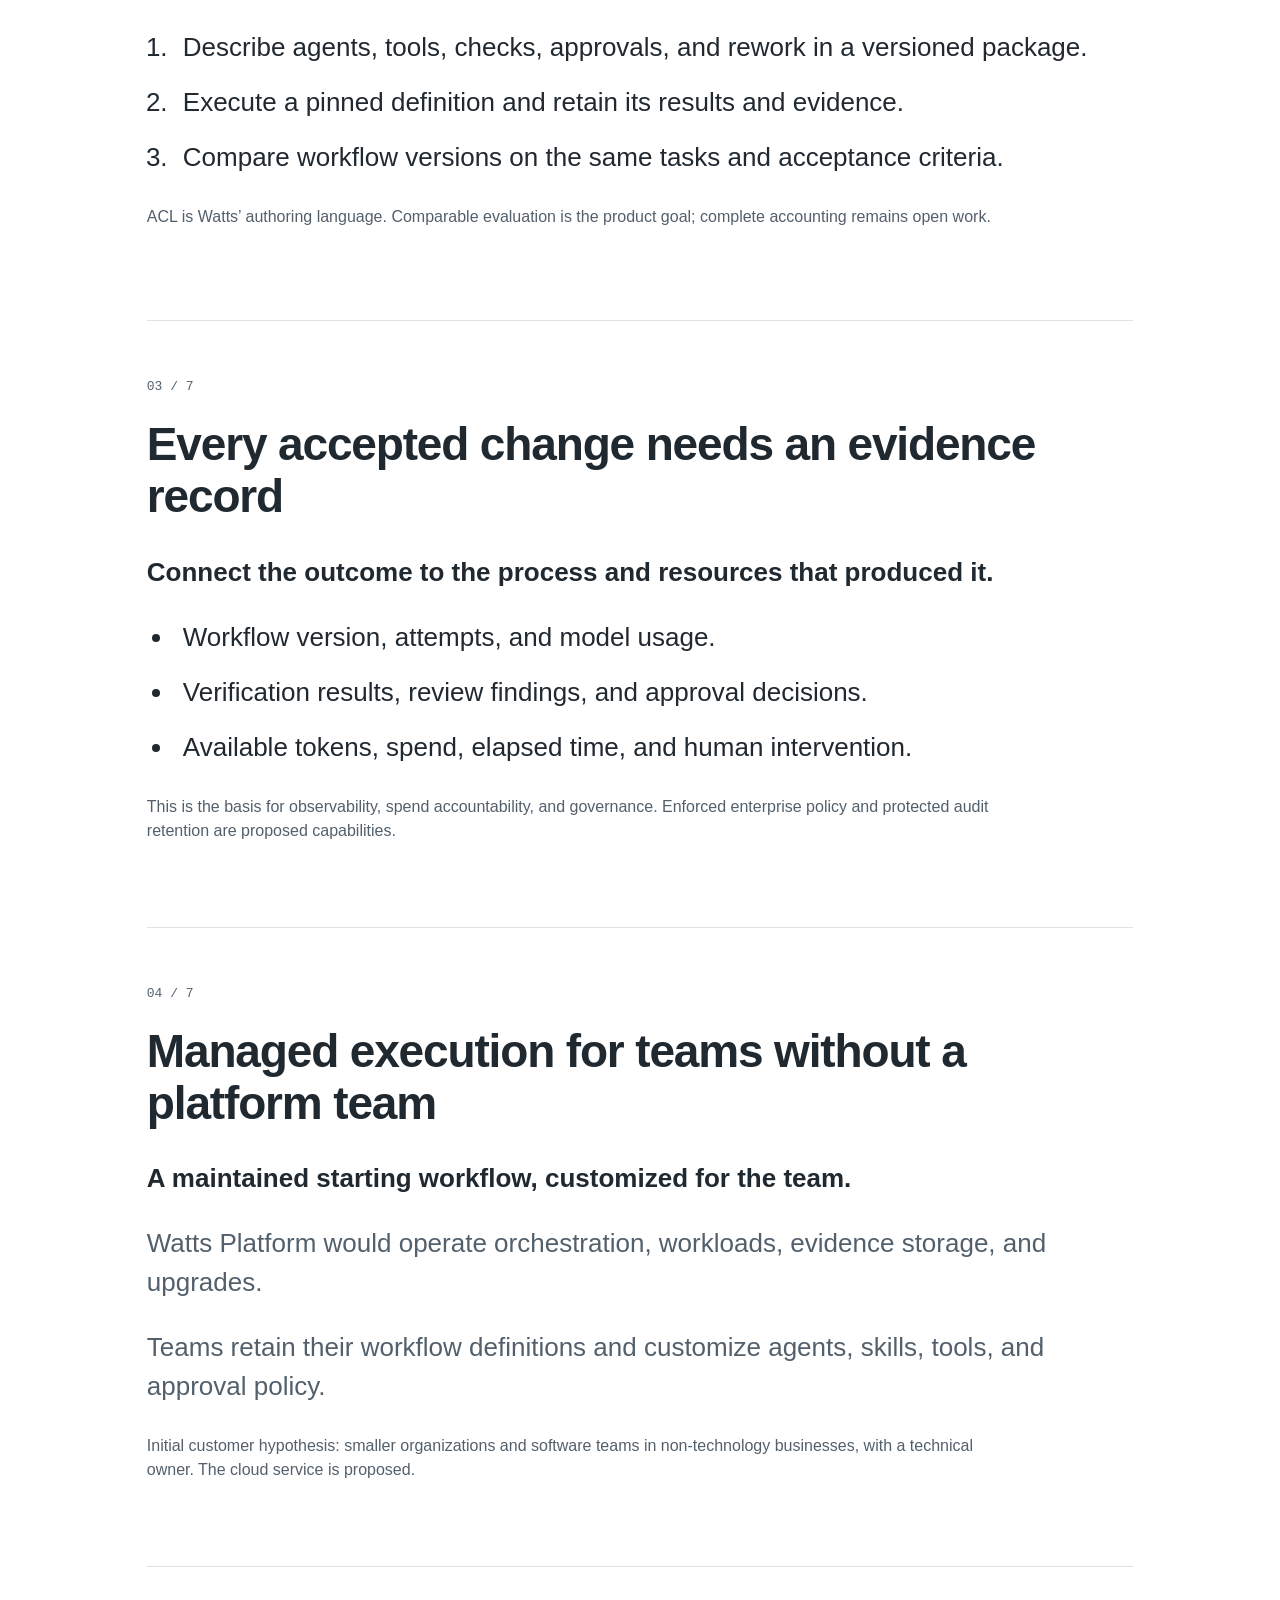
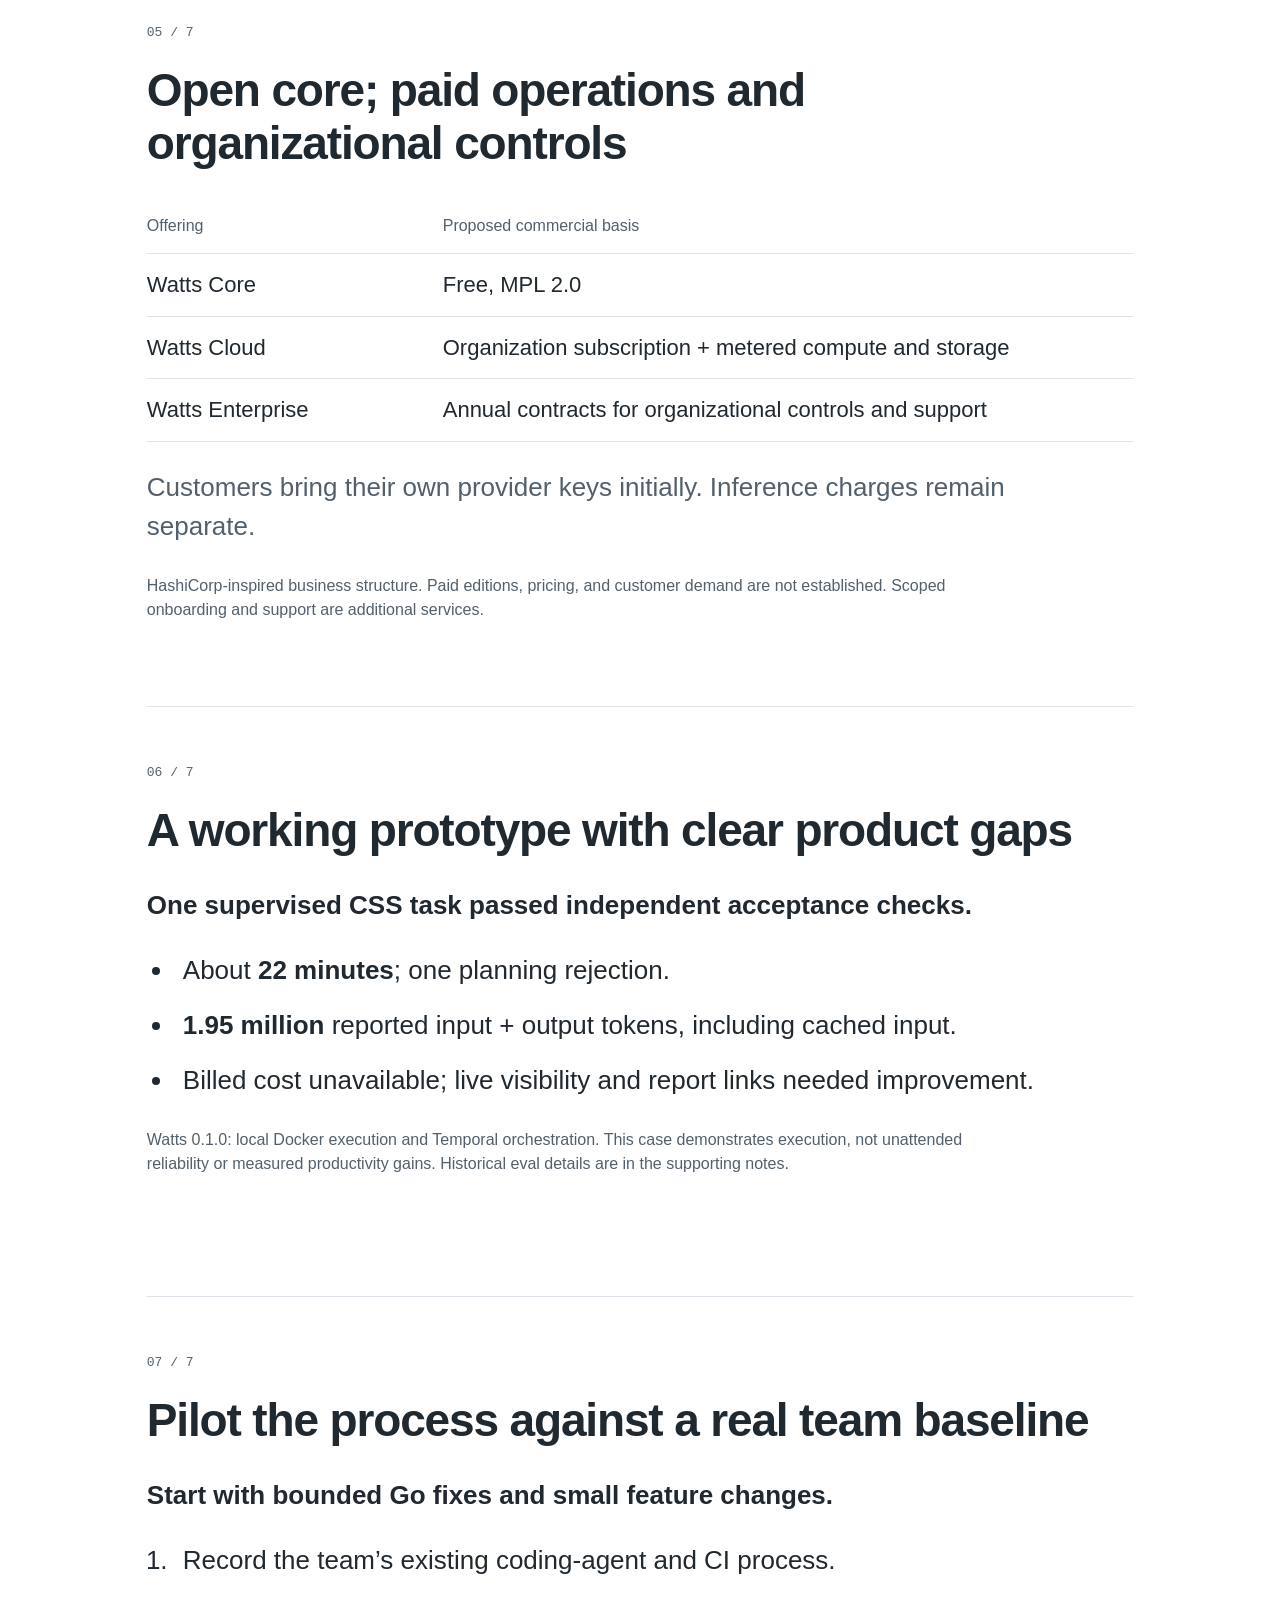
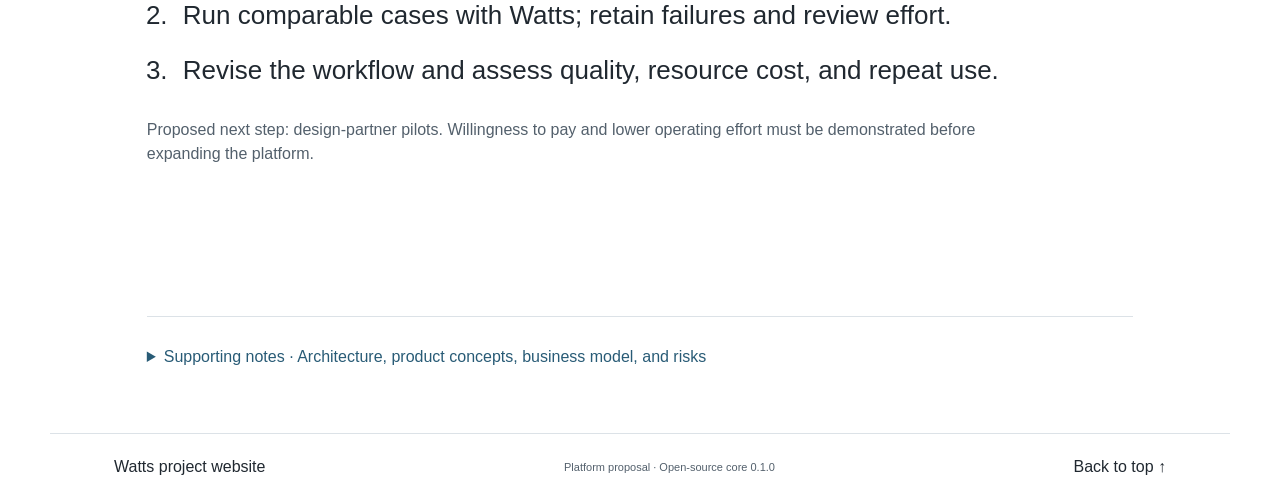
==== commit de6a8467: "slides" ====
--- a/slides/index.html
+++ b/slides/index.html
@@ -2,37 +2,105 @@
 <html lang="en"><head>
 <meta charset="utf-8"><meta name="viewport" content="width=device-width, initial-scale=1">
 <meta name="robots" content="noindex, nofollow">
-<meta name="description" content="Watts Platform: product thesis, proposed operating model, and validation questions.">
-<title>Watts Platform — Project briefing</title>
+<meta name="description" content="Watts: a repeatable, measurable process for agentic software development. Product thesis and proposed business model.">
+<title>Watts — Pitch deck</title>
 <link rel="icon" href="../assets/icon.svg" type="image/svg+xml">
-<link rel="stylesheet" href="../assets/style.css"><link rel="stylesheet" href="./slides.css">
+<link rel="stylesheet" href="../assets/style.css"><link rel="stylesheet" href="./slides.css?v=90ac8e532599">
 </head><body>
-<a class="skip" href="#slides">Skip to briefing</a>
-<header class="header"><a class="brand" href="../">watts<span class="brand-dot">.</span></a><span class="briefing-label">Project briefing</span></header>
+<a class="skip" href="#slides">Skip to pitch</a>
+<header class="header"><a class="brand" href="../">watts<span class="brand-dot">.</span></a><span class="briefing-label">Pitch deck</span></header>
 <main id="slides" class="briefing">
-<section class="cover"><div class="eyebrow">Product thesis & proposed platform</div><h1>Watts Platform</h1><p>Declarative workflows, execution evidence, and a basis for evaluating agentic software development.</p><p class="cover-note">A proposal for discussion. Product screens and their metrics are illustrative; capabilities and limitations are described in the briefing.</p><details><summary>Contents · 15 sections</summary><ol><li><a href="#slide-1">The proposition</a></li>
-<li><a href="#slide-2">The problem: adoption without engineering rigor</a></li>
-<li><a href="#slide-3">What Watts gives the team</a></li>
-<li><a href="#slide-4">What the managed platform adds</a></li>
-<li><a href="#slide-5">The improvement cycle</a></li>
-<li><a href="#slide-6">Measure outcomes against resource inputs</a></li>
-<li><a href="#slide-7">A library that reduces reinvention</a></li>
-<li><a href="#slide-8">Architecture: Kubernetes for agentic workflows</a></li>
-<li><a href="#slide-9">Why Watts alongside Claude Code or Cursor?</a></li>
-<li><a href="#slide-10">A reasonable MVP</a></li>
-<li><a href="#slide-11">Benefits to the enterprise</a></li>
-<li><a href="#slide-12">What businesses might pay for</a></li>
-<li><a href="#slide-13">Critical assessment and validation</a></li>
-<li><a href="#slide-14">Evidence notes</a></li>
-<li><a href="#slide-15">The decision</a></li></ol></details></section>
-<section class="slide" id="slide-1" aria-label="The proposition"><div class="slide-number">01 / 15</div><h2>The proposition</h2>
+<section class="cover"><div class="eyebrow">Agentic software development</div><h1>Watts</h1><p>Define your team’s process.<br>Measure its outcomes.<br>Improve it over time.</p><p class="cover-note">Open-source prototype · Proposed managed platform</p><details><summary>Contents · 7 slides</summary><ol><li><a href="#slide-1">Agent adoption leaves the team process undefined</a></li>
+<li><a href="#slide-2">Watts makes the development process explicit</a></li>
+<li><a href="#slide-3">Every accepted change needs an evidence record</a></li>
+<li><a href="#slide-4">Managed execution for teams without a platform team</a></li>
+<li><a href="#slide-5">Open core; paid operations and organizational controls</a></li>
+<li><a href="#slide-6">A working prototype with clear product gaps</a></li>
+<li><a href="#slide-7">Pilot the process against a real team baseline</a></li></ol></details></section>
+<section class="slide" id="slide-1" aria-label="Agent adoption leaves the team process undefined"><div class="slide-number">01 / 7</div><h2>Agent adoption leaves the team process undefined</h2>
+<p>Engineers choose prompts, tools, reviews, and recovery independently.</p>
+<p>Teams struggle to answer:</p>
+<ul>
+<li>Which process produced an accepted change?</li>
+<li>What did it cost, including failures and human review?</li>
+<li>Did the next workflow version improve the result?</li>
+</ul>
+<p><small>Customer hypothesis to validate; not a claim that all teams work this way.</small></p>
+</section>
+<section class="slide" id="slide-2" aria-label="Watts makes the development process explicit"><div class="slide-number">02 / 7</div><h2>Watts makes the development process explicit</h2>
+<p><strong>Define the workflow. Run it. Evaluate a revision.</strong></p>
+<ol>
+<li>Describe agents, tools, checks, approvals, and rework in a versioned package.</li>
+<li>Execute a pinned definition and retain its results and evidence.</li>
+<li>Compare workflow versions on the same tasks and acceptance criteria.</li>
+</ol>
+<p><small>ACL is Watts’ authoring language. Comparable evaluation is the product goal; complete accounting remains open work.</small></p>
+</section>
+<section class="slide" id="slide-3" aria-label="Every accepted change needs an evidence record"><div class="slide-number">03 / 7</div><h2>Every accepted change needs an evidence record</h2>
+<p><strong>Connect the outcome to the process and resources that produced it.</strong></p>
+<ul>
+<li>Workflow version, attempts, and model usage.</li>
+<li>Verification results, review findings, and approval decisions.</li>
+<li>Available tokens, spend, elapsed time, and human intervention.</li>
+</ul>
+<p><small>This is the basis for observability, spend accountability, and governance. Enforced enterprise policy and protected audit retention are proposed capabilities.</small></p>
+</section>
+<section class="slide" id="slide-4" aria-label="Managed execution for teams without a platform team"><div class="slide-number">04 / 7</div><h2>Managed execution for teams without a platform team</h2>
+<p><strong>A maintained starting workflow, customized for the team.</strong></p>
+<p>Watts Platform would operate orchestration, workloads, evidence storage, and upgrades.</p>
+<p>Teams retain their workflow definitions and customize agents, skills, tools, and approval policy.</p>
+<p><small>Initial customer hypothesis: smaller organizations and software teams in non-technology businesses, with a technical owner. The cloud service is proposed.</small></p>
+</section>
+<section class="slide" id="slide-5" aria-label="Open core; paid operations and organizational controls"><div class="slide-number">05 / 7</div><h2>Open core; paid operations and organizational controls</h2>
+<table>
+<thead>
+<tr>
+<th>Offering</th>
+<th>Proposed commercial basis</th>
+</tr>
+</thead>
+<tbody><tr>
+<td>Watts Core</td>
+<td>Free, MPL 2.0</td>
+</tr>
+<tr>
+<td>Watts Cloud</td>
+<td>Organization subscription + metered compute and storage</td>
+</tr>
+<tr>
+<td>Watts Enterprise</td>
+<td>Annual contracts for organizational controls and support</td>
+</tr>
+</tbody></table>
+<p>Customers bring their own provider keys initially. Inference charges remain separate.</p>
+<p><small>HashiCorp-inspired business structure. Paid editions, pricing, and customer demand are not established. Scoped onboarding and support are additional services.</small></p>
+</section>
+<section class="slide" id="slide-6" aria-label="A working prototype with clear product gaps"><div class="slide-number">06 / 7</div><h2>A working prototype with clear product gaps</h2>
+<p><strong>One supervised CSS task passed independent acceptance checks.</strong></p>
+<ul>
+<li>About <strong>22 minutes</strong>; one planning rejection.</li>
+<li><strong>1.95 million</strong> reported input + output tokens, including cached input.</li>
+<li>Billed cost unavailable; live visibility and report links needed improvement.</li>
+</ul>
+<p><small>Watts 0.1.0: local Docker execution and Temporal orchestration. This case demonstrates execution, not unattended reliability or measured productivity gains. Historical eval details are in the supporting notes.</small></p>
+</section>
+<section class="slide" id="slide-7" aria-label="Pilot the process against a real team baseline"><div class="slide-number">07 / 7</div><h2>Pilot the process against a real team baseline</h2>
+<p><strong>Start with bounded Go fixes and small feature changes.</strong></p>
+<ol>
+<li>Record the team’s existing coding-agent and CI process.</li>
+<li>Run comparable cases with Watts; retain failures and review effort.</li>
+<li>Revise the workflow and assess quality, resource cost, and repeat use.</li>
+</ol>
+<p><small>Proposed next step: design-partner pilots. Willingness to pay and lower operating effort must be demonstrated before expanding the platform.</small></p>
+</section>
+<details class="supporting-notes" id="supporting-notes"><summary>Supporting notes · Architecture, product concepts, business model, and risks</summary><div class="notes-content"><h1>Watts Platform</h1>
+<h2>The proposition</h2>
 <p><strong>Make agentic software development auditable, versioned, reproducible, and measurable.</strong></p>
 <p>Watts gives teams a high-level abstraction and reusable building blocks for engineering their agentic software development process. Teams define workflows, run them under explicit contracts, record actions and outcomes, and use the evidence to improve the system over time.</p>
 <p>Watts Platform makes that system easy to adopt and operate. It manages the infrastructure and integration work, while a library of workflows gives teams a practical starting point. Teams retain an inspectable, customizable, versioned definition of how their software work happens.</p>
 <p>The central promise is a disciplined improvement cycle: <strong>define → execute → measure → compare → revise</strong>. Cost efficiency, token efficiency, quality, predictability, and human effort become properties the team can investigate and improve. Gains must be demonstrated through comparable outcomes and resource inputs.</p>
 <p>Status: product hypothesis, reviewed 2026-10-13. Watts is a 0.1.0 proof of concept with ACL declarations, typed variables, local modules, pinned local execution definitions, Temporal orchestration, and local Docker workload execution. Complete usage accounting, distributed execution packages, hardened sandboxing, and the managed platform remain open work. Pi/Ralph is an example workload image; local container execution does not establish hardened multi-tenant isolation. The images below are product concepts. See <a href="https://github.com/jasondeutsch/watts/blob/main/docs/workflow-design.md">current architecture</a> and <a href="https://github.com/jasondeutsch/watts/blob/main/docs/stage-communication.md">proposed stage communication</a>.</p>
-</section>
-<section class="slide" id="slide-2" aria-label="The problem: adoption without engineering rigor"><div class="slide-number">02 / 15</div><h2>The problem: adoption without engineering rigor</h2>
+<h2>The problem: adoption without engineering rigor</h2>
 <p>The market thesis is that widespread AI engineering investment is not consistently translating into meaningful, demonstrable organizational outcomes. Giving engineers access to coding agents does not establish an effective development system.</p>
 <p>The failure pattern Watts targets is individual engineers typing requests into Claude Code or Cursor, choosing prompts and tools, deciding when to plan or review, and improvising recovery. Each engineer is left to discover an effective workflow independently. Experiments remain local, successful practices are difficult to reproduce, and the organization learns little from its aggregate investment.</p>
 <p>Without a defined process and comparable records:</p>
@@ -45,8 +113,7 @@
 <li><strong>Changes do not accumulate into organizational learning.</strong> A different prompt, model, skill, or tool may appear better without a record of what changed or evidence from comparable runs.</li>
 </ul>
 <p>The gap is the ability to engineer, maintain, and improve the development system as a team. Infrastructure assembly adds another barrier: connecting orchestration, agent execution, tools, storage, telemetry, and evaluation consumes time before the team can investigate whether its workflow is effective.</p>
-</section>
-<section class="slide" id="slide-3" aria-label="What Watts gives the team"><div class="slide-number">03 / 15</div><h2>What Watts gives the team</h2>
+<h2>What Watts gives the team</h2>
 <table>
 <thead>
 <tr>
@@ -89,8 +156,7 @@
 </tbody></table>
 <p>This is the target product contract, not a claim that every primitive is implemented today. The abstractions should reduce repeated integration work and provide a stable foundation for iteration. Teams remain responsible for defining useful outcomes and acceptance criteria.</p>
 <p>Reproducibility means reconstructing the definition, inputs, dependencies, and execution conditions. It does not promise identical output from nondeterministic models or changing external services. Record model identifiers and runtime versions, and identify dependencies that cannot be fully pinned.</p>
-</section>
-<section class="slide" id="slide-4" aria-label="What the managed platform adds"><div class="slide-number">04 / 15</div><h2>What the managed platform adds</h2>
+<h2>What the managed platform adds</h2>
 <p>Watts provides the open abstractions. Watts Platform provides the managed environment in which teams use them:</p>
 <ul>
 <li>Hosted orchestration and execution, with isolated attempts and explicit artifact publication.</li>
@@ -102,8 +168,7 @@
 </ul>
 <p>Customers should spend time refining their development process rather than repeatedly gluing infrastructure components together. The platform must preserve the team&#39;s ability to inspect, export, customize, and version that process.</p>
 <p>Managed operations and quick setup support the value proposition. The central offering remains a system for rigorous, measurable agentic development.</p>
-</section>
-<section class="slide" id="slide-5" aria-label="The improvement cycle"><div class="slide-number">05 / 15</div><h2>The improvement cycle</h2>
+<h2>The improvement cycle</h2>
 <ol>
 <li><strong>Define.</strong> Start from a maintained package and customize its workflows, agents, skills, tools, checks, approvals, and acceptance criteria.</li>
 <li><strong>Execute.</strong> Pin the selected configuration and record attempts, decisions, failures, artifacts, and available resource usage.</li>
@@ -111,7 +176,7 @@
 <li><strong>Compare.</strong> Evaluate a candidate configuration against the baseline under comparable conditions, retaining failures and uncertainty.</li>
 <li><strong>Revise.</strong> Adopt or reject the candidate, preserve its rationale and evidence, and continue observing real work.</li>
 </ol>
-<p>Templates describe the intended process; execution records show what actually happened; evals connect a configuration to its outcomes and inputs. Without all three, an apparent improvement may reflect a model change, extra human effort, different task difficulty, or luck.</p>
+<p>ACL packages describe the intended process; execution records show what actually happened; evals connect a configuration to its outcomes and inputs. Without all three, an apparent improvement may reflect a model change, extra human effort, different task difficulty, or luck.</p>
 <h3>Imagined product screens</h3>
 <p>All task details, timings, costs, and evaluation scores below are illustrative. These are proposed interfaces, not product performance evidence.</p>
 <p><strong>Start with a reusable process and make it your team&#39;s.</strong> The workflow includes skills, tools, checks, and approval policy.</p>
@@ -122,8 +187,7 @@
 <p><img src="images/03-review-results-v3.png" alt="Accept the exact reviewed revision with its execution report"></p>
 <p><strong>Evaluate changes to the development system.</strong> Compare versions on the same cases and rubric before adopting a new standard.</p>
 <p><img src="images/04-workflow-evaluation.png" alt="Compare workflow versions using outcomes and resource inputs"></p>
-</section>
-<section class="slide" id="slide-6" aria-label="Measure outcomes against resource inputs"><div class="slide-number">06 / 15</div><h2>Measure outcomes against resource inputs</h2>
+<h2>Measure outcomes against resource inputs</h2>
 <p>The unit of analysis is a task or evaluation case executed under a particular workflow version. Stage and attempt records explain the aggregate result.</p>
 <table>
 <thead>
@@ -169,14 +233,12 @@
 <p>A team&#39;s target is useful accepted work at an appropriate quality bar and resource cost. A lower token count alone is not an improvement, and dollar savings are not equivalent to token savings across differently priced models. Declare which outcome and resource dimensions matter before comparing versions.</p>
 <p>Keep the raw evidence behind every summary. Record the workflow version/hash, case and starting revision, instructions, model identifiers, runtime dependencies, rubric, and scorer. Unknown usage remains unknown. Repeated updates, retries, and worker restarts must not double-count consumption.</p>
 <p>The task report evolves during execution, preserving failures and rework. Analysis may reveal repeated findings, expensive stages, unnecessary context, or a weak completion check. Teams use those observations to design and evaluate changes; automatic recommendations must remain evidence-linked and distinguish inference from observation.</p>
-</section>
-<section class="slide" id="slide-7" aria-label="A library that reduces reinvention"><div class="slide-number">07 / 15</div><h2>A library that reduces reinvention</h2>
+<h2>A library that reduces reinvention</h2>
 <p>A workflow package includes stages, instructions, skills, tool/MCP requirements, checks, routing, expected artifacts, compatible dependencies, and evaluation cases. It provides a maintained starting point with an explicit completion boundary.</p>
 <p>Initial packages should cover bounded bug fixes and small feature changes for Go business applications and web services. Later packages can cover dependency upgrades, API changes, test improvements, and bounded refactoring.</p>
 <p>Teams can configure a supplied package, fork it, or create their own. Shared primitives let them reuse a review stage, lint policy, or skill without reconstructing the whole system. Package changes are versioned and evaluated; adopting an update must not silently alter active tasks.</p>
 <p>The library should grow through documented compatibility, observed failure modes, and evaluation evidence. A template gallery without maintenance or measurement does not establish an effective development process. Sharing requires separating portable definitions from project-specific credentials, private context, and artifacts.</p>
-</section>
-<section class="slide" id="slide-8" aria-label="Architecture: Kubernetes for agentic workflows"><div class="slide-number">08 / 15</div><h2>Architecture: Kubernetes for agentic workflows</h2>
+<h2>Architecture: Kubernetes for agentic workflows</h2>
 <p>The analogy describes a high-level, declarative contract over execution machinery. Teams define and version what should run, while the system resolves configuration, executes work, and records what happened.</p>
 <p>ACL makes the process an authored program rather than a collection of generated manifests:</p>
 <ul>
@@ -189,8 +251,7 @@
 <p>A package can declare multiple workflows; its entrypoint selects the workflow for a compiled artifact. <code>wctl compile</code> resolves references, validates contracts, and captures declared assets in self-contained JSON. <code>wctl exec</code> consumes that artifact. Compilation does not start runtime services or call model providers. Each task retains its resolved execution definition, supporting review of configuration changes and comparison of outcomes. See the <a href="https://github.com/jasondeutsch/watts/blob/watts2/docs/language-spec.md">ACL language specification</a>.</p>
 <p>The current core supports ACL compilation and local module composition, pinned local execution definitions, Temporal orchestration, and local Docker workloads. Distributed scheduling, durable artifact transfer, and hardened isolation remain open work. Temporal retains workflow orchestration; Kubernetes is a possible future execution backend. See <a href="https://github.com/jasondeutsch/watts/blob/main/docs/container-workloads.md">container workloads</a> and <a href="https://github.com/jasondeutsch/watts/blob/main/docs/package-runtime-layout.md">package/runtime separation</a>.</p>
 <p>The analogy should clarify ownership rather than dictate infrastructure scope. Customers should not need to operate Kubernetes or Temporal. Source-host publication is an adapter; Git is not a Watts core dependency.</p>
-</section>
-<section class="slide" id="slide-9" aria-label="Why Watts alongside Claude Code or Cursor?"><div class="slide-number">09 / 15</div><h2>Why Watts alongside Claude Code or Cursor?</h2>
+<h2>Why Watts alongside Claude Code or Cursor?</h2>
 <p>Claude Code provides skills, hooks, tools, subagents, and an Agent SDK. Cursor provides cloud agents and scheduled/event-driven automations. These products already support substantial automation. Feature context checked 2026-10-11: <a href="https://code.claude.com/docs/en/overview">Claude Code</a>, <a href="https://cursor.com/docs/cloud-agent">Cursor Cloud Agents</a>, <a href="https://cursor.com/docs/cloud-agent/automations">Cursor Automations</a>.</p>
 <p>The problem Watts addresses is how an organization engineers and improves its use of agents. In the ad hoc pattern, the individual chooses the workflow and the organization lacks a comparable record of process, outcomes, and resource inputs. Watts makes the team process explicit, versionable, reusable, and measurable.</p>
 <table>
@@ -228,8 +289,7 @@
 <p>A team can build a disciplined system with existing tools, scripts, CI, and observability. Watts must offer a useful abstraction and less integration work, not claim that other products cannot support rigor. Teams already satisfied with their process may have no reason to adopt it.</p>
 <p>The target contract should support preferred coding tools as executors or coordinators. Claude Code and Cursor adapters are potential integrations, not existing Watts capabilities. The platform should preserve agent choice as supported adapters become available.</p>
 <p>Temporal, Langfuse, LangSmith, and execution infrastructure can supply components. Watts&#39; proposition is the coherent workflow abstraction and improvement cycle, with the platform managing the component assembly. Integration alone is insufficient if the resulting process remains opaque or hard to evaluate.</p>
-</section>
-<section class="slide" id="slide-10" aria-label="A reasonable MVP"><div class="slide-number">10 / 15</div><h2>A reasonable MVP</h2>
+<h2>A reasonable MVP</h2>
 <p><strong>A managed environment in which a team can define a Go development workflow, run it, measure its outcomes and inputs, and evaluate a revised version.</strong></p>
 <p>Start with one supported Go service profile, one agent adapter, and two workflow packages: bounded bug repair and small feature implementation. The <a href="https://github.com/jasondeutsch/watts/blob/main/resources/examples/coder_golang/README.md">Golang coder example</a> is a seed, not evidence of cloud readiness.</p>
 <p>The minimum usable product includes:</p>
@@ -246,8 +306,7 @@
 <p>An elaborate visual workflow editor or analytics suite is unnecessary. Files, clear task views, trustworthy records, and simple comparative reports are enough to test the proposition. Metrics and evaluation belong in the initial learning cycle; they cannot all be postponed while the product sells only agent hosting.</p>
 <p>Defer multiple languages, broad executor support, a marketplace, automatic optimization, customer-operated clusters, dedicated enterprise deployments, and a large connector catalog. A customer should not need to learn Temporal or manage workers to use the hosted product.</p>
 <p>MVP acceptance: a team can run a baseline workflow, change it, rerun declared cases, and inspect differences in outcomes and resource consumption. Failures remain in the comparison. The team can explain what changed, decide which version to adopt, and reproduce the setup without hidden operator work. A favorable comparison is not required; revealing that a change made things worse is useful functionality.</p>
-</section>
-<section class="slide" id="slide-11" aria-label="Benefits to the enterprise"><div class="slide-number">11 / 15</div><h2>Benefits to the enterprise</h2>
+<h2>Benefits to the enterprise</h2>
 <p>The enterprise value is a visible, governable process for agent work across teams. These are proposed benefits and engineering obligations, not claims that the prototype already provides enterprise controls or certified compliance.</p>
 <table>
 <thead>
@@ -300,14 +359,97 @@
 </tbody></table>
 <p>A practical management question is: <strong>Which approved process produced this change, who authorized it, what did it consume, and what evidence supports accepting it?</strong> Watts should make that answer available without reconstructing several disconnected systems.</p>
 <p>Capabilities should be phased. The hosted MVP needs tenant isolation, scoped credentials, attributable decisions, usable evidence, and honest usage reporting. Enterprise procurement may additionally require SSO, fine-grained roles, protected audit retention, residency options, incident response commitments, and external assurance. Those are substantial product and operating commitments; none should be implied by calling the platform “enterprise-ready.”</p>
-<p>Current evidence sets a clear limit: the <a href="https://github.com/jasondeutsch/watts/blob/main/evals/go-workflow/runs/2026-10-10-tic-tac-toe/README.md">local Go eval</a> produced a verified game but exposed missing build/review token accounting, interrupted executor recovery problems, mixed worker versions, and a review metadata false positive. It demonstrates useful failure evidence and work still required, not reliable end-to-end delivery or quantified savings.</p>
-</section>
-<section class="slide" id="slide-12" aria-label="What businesses might pay for"><div class="slide-number">12 / 15</div><h2>What businesses might pay for</h2>
-<p>The buyer is an engineering leader or owner of a software delivery function who wants a rigorous, maintainable agent development system. Smaller teams and non-technology companies with limited platform engineering capacity are plausible early customers; they still need a technical owner and meaningful acceptance criteria.</p>
-<p>Paid value is maintained workflow packages plus managed execution and the evidence/control layer described above. Enterprises may value accountability and governance even before efficiency gains are proven, but willingness to pay and procurement requirements must be tested. Smaller customers may prefer a simpler offer; do not force every buyer through enterprise machinery.</p>
-<p>A subscription could cover workflow/version management, collaboration, reporting, evaluations, retention, and support, with understandable execution and model charges. Validate packaging and willingness to pay through pilots rather than assuming demand for another dashboard. Track support and onboarding costs separately from execution costs.</p>
-</section>
-<section class="slide" id="slide-13" aria-label="Critical assessment and validation"><div class="slide-number">13 / 15</div><h2>Critical assessment and validation</h2>
+<p>Current evidence sets a clear limit: the <strong>CSS refinement eval (2026-10-13)</strong> passed independent acceptance checks in a supervised run, with one planning rejection and about 22 minutes elapsed. It reported 1,945,192 input-plus-output tokens, including cached input; billed cost was unavailable. Useful live progress required private runtime inspection, and the task report had broken approval-evidence links. Evidence is retained in the separately maintained eval archive. This establishes a successful supervised case and concrete product gaps, not unattended reliability, cloud readiness, or quantified savings. Project configuration and independent eval checks are normal setup/verification work; the visibility and reporting gaps are Watts obligations.</p>
+<h2>Business model: open adoption, paid operations</h2>
+<p><strong>Make Watts useful to adopt independently; sell the operation, organizational controls, and support around it.</strong></p>
+<p>HashiCorp is a useful precedent for this commercial structure. HCP Terraform sells hosted workflow management with paid governance and support capabilities; Terraform Enterprise offers the application in a customer-operated environment. See <a href="https://developer.hashicorp.com/terraform/cloud-docs/overview">HCP Terraform plans</a> and <a href="https://developer.hashicorp.com/terraform/enterprise">Terraform Enterprise</a>. This is a model to adapt, not evidence that Watts has equivalent demand or maturity.</p>
+<table>
+<thead>
+<tr>
+<th>Proposed offering</th>
+<th>Customer need</th>
+<th>Commercial basis</th>
+</tr>
+</thead>
+<tbody><tr>
+<td><strong>Watts Core</strong></td>
+<td>Author ACL packages, compose modules, execute workflows, inspect evidence, and evaluate locally</td>
+<td>Free, MPL 2.0; adoption and contribution path</td>
+</tr>
+<tr>
+<td><strong>Watts Cloud</strong></td>
+<td>Run team workflows without maintaining orchestration, workers, upgrades, or evidence storage</td>
+<td>Organization subscription plus clearly metered hosted execution and storage</td>
+</tr>
+<tr>
+<td><strong>Watts Enterprise</strong></td>
+<td>Apply organization-wide identity, authorization, workflow policy, audit retention, and operational controls</td>
+<td>Annual software subscription; cloud enterprise tier first, customer-operated/private deployment later if demand supports it</td>
+</tr>
+<tr>
+<td><strong>Support and enablement</strong></td>
+<td>Obtain supported releases, incident assistance, compatibility guidance, and help establishing a workflow/eval</td>
+<td>Support subscription and separately scoped onboarding or training</td>
+</tr>
+</tbody></table>
+<p>These are proposed product boundaries, not available commercial editions. Core should remain a useful execution and authoring system: the language, local module composition, custom adapters, basic diagnostic evidence, and portable definitions are not a deliberately incomplete trial. Paid value comes from reducing operational work and providing verified organizational capabilities.</p>
+<p>Minimum hosted safety, credential isolation, and truthful diagnostics belong in every paid cloud plan. Advanced controls can justify an enterprise tier; basic safety must not be an upgrade. Support response commitments address the platform, not a guarantee that generated application code is correct.</p>
+<h2>Adoption and expansion</h2>
+<p>The initial user is a developer or technical owner who wants a repeatable process. The likely buyer is an engineering leader or software-delivery owner accountable for operating that process across a team. Smaller organizations and non-technology companies are plausible early cloud customers when they lack platform engineering capacity; they still need useful acceptance criteria and a technical owner.</p>
+<ol>
+<li><strong>Adopt the core.</strong> Run a small workflow, inspect its source and evidence, and adapt a maintained example.</li>
+<li><strong>Establish a team process.</strong> Reuse packages, define verification and approval policy, and evaluate changes against a baseline.</li>
+<li><strong>Buy managed operation.</strong> Move to Cloud when maintaining the execution and evidence infrastructure costs more effort than the subscription saves.</li>
+<li><strong>Expand organizational control.</strong> Buy Enterprise when multiple teams need centrally enforced policy, identity integration, protected records, or defined operating commitments.</li>
+<li><strong>Add support where needed.</strong> Pay for release compatibility, incident response, and bounded enablement rather than bespoke intervention on every task.</li>
+</ol>
+<p>Expansion should follow adoption of a useful process, not raw token volume. Usage-based model revenue would reward consumption even when a workflow becomes less efficient; platform value should remain tied to operations, control, and demonstrable customer outcomes.</p>
+<p>The ecosystem can grow around reusable ACL modules, maintained workflow packages, Agent images, MCP integrations, and evaluation cases. Start by integrating established providers, identity systems, secret managers, and observability tools. Paid validated packages or partner services are later opportunities, not a reason to build a competing secrets or telemetry product. A marketplace is outside the MVP.</p>
+<h2>Packaging, pricing, and unit economics</h2>
+<p><strong>Proposed pricing hypothesis: an organization subscription for the platform, transparent charges for resources consumed, and contracted enterprise/support terms.</strong> No prices or revenue forecast are established yet.</p>
+<table>
+<thead>
+<tr>
+<th>Component</th>
+<th>Proposed unit</th>
+<th>What customers should understand</th>
+</tr>
+</thead>
+<tbody><tr>
+<td>Team platform</td>
+<td>Organization subscription with stated collaboration, concurrency, and retention allowances</td>
+<td>What is included, which limits apply, and the cost of an additional team or capacity</td>
+</tr>
+<tr>
+<td>Hosted execution</td>
+<td>Published compute/time units, including failed and retried attempts</td>
+<td>Which work consumed resources and why; configurable limits, with stated enforcement boundaries</td>
+</tr>
+<tr>
+<td>Evidence storage</td>
+<td>Included retention/storage allowance plus explicit overage</td>
+<td>Storage, export, deletion, and backup behavior; no surprise requirement to retain everything indefinitely</td>
+</tr>
+<tr>
+<td>Model usage</td>
+<td>BYO provider keys initially; optional managed gateway only with explicit billing terms</td>
+<td>Provider charges are separate from Watts fees; cached tokens, estimates, and actual charges are distinguishable</td>
+</tr>
+<tr>
+<td>Enterprise and support</td>
+<td>Annual organization/deployment contract and defined support scope</td>
+<td>Enforced controls, deployment responsibilities, supported versions, and response commitments</td>
+</tr>
+</tbody></table>
+<p>BYO keys let customers retain provider choice and billing relationships. They do not make inference free or prevent data from reaching providers. If Watts later resells model access, the margin and billing responsibility must be explicit rather than hidden in a task price.</p>
+<p>Measure contribution margin after compute, storage, telemetry, support, and onboarding costs. Also measure paid conversion, renewal, repeated team use, and accepted outcomes. Separate subscription revenue, resource revenue, and services revenue so a profitable consulting engagement is not mistaken for repeatable platform economics.</p>
+<p>Begin with bounded paid pilots of managed Cloud and scoped onboarding. Defer broad on-premises support until enough customers justify its release, recovery, security, and support burden. Avoid a price per successful task until acceptance is consistently defined and verification effort is understood; avoid pricing primarily by tokens when efficiency is part of the promise.</p>
+<h2>Licensing and the commercial boundary</h2>
+<p>The business pattern and the license are separate decisions. HashiCorp announced its move from MPL 2.0 to BSL 1.1 for future product releases on August 10, 2023. Its announcement describes a source-available license with commercial-use conditions aimed at competing offerings. See <a href="https://www.hashicorp.com/en/blog/hashicorp-adopts-business-source-license">the license announcement</a> and <a href="https://www.hashicorp.com/en/license-faq">licensing FAQ</a>. BSL is not an open-source license; a BSL product should not be marketed as one.</p>
+<p><strong>Watts currently remains MPL 2.0. This pitch does not propose or enact a license change.</strong> MPL is an open-source license with file-level copyleft, rather than a permissive license. It permits commercial use and does not itself reserve competitive hosting to the original vendor. See <a href="https://www.mozilla.org/en-US/MPL/2.0/FAQ/">Mozilla&#39;s MPL FAQ</a> and <a href="https://github.com/jasondeutsch/watts/blob/main/LICENSE">the Watts license</a>.</p>
+<p>Under the proposed current-license model, customers pay for managed service, enterprise management software, and support; they retain access to an independently useful core and portable definitions. Commercial packaging of any additional software must respect the licenses of the code it includes. A future source-available restriction would be a separate decision with adoption, ecosystem, contribution, and customer-trust tradeoffs—not an assumed prerequisite for revenue.</p>
+<p>The commercial advantage to validate is operating competence: reliable execution, maintained compatibility, credible evidence, useful organizational controls, and support. An open language alone does not establish a business, and a restrictive license alone does not establish customer value.</p>
+<h2>Critical assessment and validation</h2>
 <p>The idea is credible if teams can use the abstractions to build a measurable development system with less reinvention and integration work. Positive efficiency gains are an empirical question. Auditability makes experiments assessable; it does not make a poor workflow effective.</p>
 <p>The principal risks:</p>
 <ul>
@@ -321,16 +463,14 @@
 </ul>
 <p>Recruit a small set of teams with recurring work and a technical owner. Establish their actual Claude Code/Cursor-plus-CI baseline, include unsuccessful tasks, and record setup effort, review burden, accepted quality, tokens, spend, and elapsed time. Have them make and evaluate workflow changes rather than merely watch a hosted agent run.</p>
 <p>Look for repeat use, understandable evidence, reuse of definitions, changes informed by comparisons, and willingness to pay for the managed system. Evaluate efficiency at the team&#39;s declared quality bar. Do not substitute prompt volume, generated code, or an isolated successful demo for improved delivery.</p>
-<p>Narrow or stop if customers only want a hosted terminal, cannot connect resource inputs to outcomes, never use the iteration loop, or achieve the same useful process with simpler existing tooling. Payment and renewal must eventually support the cost of infrastructure, library maintenance, and support.</p>
-</section>
-<section class="slide" id="slide-14" aria-label="Evidence notes"><div class="slide-number">14 / 15</div><h2>Evidence notes</h2>
+<p>Narrow or stop if customers only want a hosted terminal, cannot connect resource inputs to outcomes, never use the iteration loop, or achieve the same useful process with simpler existing tooling. Validate that paid operations and controls provide enough value beyond self-managed Core. Payment and renewal must eventually support infrastructure, library maintenance, sales, and support costs; dependence on repeated manual operator rescue is not a scalable platform.</p>
+<h2>Evidence notes</h2>
 <p>The research supports investigating workflow quality and measurable organizational outcomes, not a universal claim that AI engineering fails. DORA&#39;s March 2026 analysis describes verification overhead, a workflow gap, and the importance of measuring impact rather than generated output; it also reports positive individual productivity perceptions and an association with higher throughput. These mixed findings motivate disciplined measurement. <a href="https://dora.dev/insights/balancing-ai-tensions/">DORA: Balancing AI tensions</a>.</p>
 <p>METR&#39;s early-2025 experiment found a slowdown in a particular experienced open-source developer setting. Its February 2026 update describes selection and measurement difficulties in the follow-up study. Treat those findings as scoped evidence that outcomes and perceptions can diverge, not a current universal estimate for companies, tools, or Watts. <a href="https://metr.org/blog/2026-02-24-uplift-update/">METR: experiment design update</a>.</p>
 <p>The specific prevalence of ad hoc workflow use, the scale of the organizational efficiency gap, and willingness to adopt Watts remain customer-research questions. An “overwhelming majority” claim needs a defined company population and meaningful-outcome measure before being presented as a statistic. A lack of measured improvement is also different from evidence of no improvement.</p>
-</section>
-<section class="slide" id="slide-15" aria-label="The decision"><div class="slide-number">15 / 15</div><h2>The decision</h2>
-<p>Build the smallest managed system that lets a team define a process, run it reliably, and evaluate a revision. Expand enterprise controls as validated customer requirements, with enforcement and evidence behind each promise.</p>
+<h2>The decision</h2>
+<p>Build the smallest managed system that lets a team define a process, run it reliably, and evaluate a revision. Use an independently useful MPL-licensed core to support adoption; validate paid Cloud and scoped support through pilots. Expand enterprise controls and deployment options as validated customer requirements, with enforcement and evidence behind each promise.</p>
 <p><strong>Teams should be able to build, maintain, and improve their agentic software development system over time—and show what each change achieved.</strong></p>
-</section>
+</div></details>
 </main><footer class="footer"><a href="../">Watts project website</a><span>Platform proposal · Open-source core 0.1.0</span><a href="#slides">Back to top ↑</a></footer>
 </body></html>
--- a/slides/slides.css
+++ b/slides/slides.css
@@ -1,35 +1,53 @@
-.briefing { max-width: 1020px; padding: 0 5%; margin: auto; }
-.briefing-label { font-size: 13px; color: var(--muted); }
-.cover { padding: 64px 0 40px; }
-.cover h1 { margin-bottom: 20px; }
-.cover > p { max-width: 700px; font-size: 18px; }
-.cover .cover-note { font-size: 13px; }
+html { scroll-behavior: auto; }
+.briefing { max-width: 1140px; padding: 0 6%; margin: auto; }
+.briefing-label { font-size: 14px; color: var(--muted); }
+.cover { padding: 76px 0 48px; }
+.cover h1 { font-size: clamp(64px, 9vw, 108px); margin: 20px 0 24px; }
+.cover > p { max-width: 780px; font-size: clamp(24px, 3vw, 36px); line-height: 1.35; color: var(--text); }
+.cover .cover-note { font-size: 16px; color: var(--muted); margin-top: 36px; }
 details { border-top: 1px solid var(--line); padding-top: 20px; margin-top: 30px; }
-summary { cursor: pointer; color: var(--accent); font-size: 14px; }
-details ol { columns: 2; padding-left: 22px; font-size: 13px; line-height: 2; }
-.slide { padding: 40px 0; border-top: 1px solid var(--line); scroll-margin-top: 24px; }
-.slide-number { font: 11px var(--mono); color: var(--muted); margin-bottom: 18px; }
-.slide h2 { margin: 0 0 22px; }
-.slide h3 { font-size: 20px; margin-top: 30px; }
-.slide p, .slide li { font-size: 16px; line-height: 1.8; }
-.slide li { margin-bottom: 8px; color: var(--muted); }
-.slide strong { color: var(--text); }
-.slide a { color: var(--accent); text-decoration: underline; text-underline-offset: 3px; }
-.slide img { display: block; max-width: 100%; height: auto; border: 1px solid var(--line); border-radius: 4px; margin: 24px 0 36px; }
-.slide table { display: block; width: 100%; overflow-x: auto; border-collapse: collapse; margin: 24px 0; font-size: 14px; line-height: 1.6; }
-.slide th, .slide td { border: 1px solid var(--line); padding: 12px 16px; text-align: left; vertical-align: top; min-width: 130px; }
-.slide th { background: var(--surface); }
-.slide td { color: var(--muted); }
+summary { cursor: pointer; color: var(--accent); font-size: 16px; line-height: 1.5; }
+details ol { columns: 2; padding-left: 24px; font-size: 16px; line-height: 1.8; }
+.slide { padding: 58px 0; min-height: 590px; border-top: 1px solid var(--line); scroll-margin-top: 24px; }
+.slide-number { font: 13px var(--mono); color: var(--muted); margin-bottom: 24px; }
+.slide h2 { font-size: clamp(32px, 4vw, 46px); max-width: 950px; margin: 0 0 30px; line-height: 1.14; }
+.slide p, .slide li { font-size: clamp(21px, 2.3vw, 26px); line-height: 1.5; }
+.slide p { max-width: 900px; }
+.slide li { margin-bottom: 16px; color: var(--text); padding-left: 8px; }
+.slide ul, .slide ol { padding-left: 28px; }
+.slide strong { color: var(--text); font-weight: 650; }
+.slide small { display: block; font-size: 16px; line-height: 1.5; max-width: 850px; margin-top: 28px; color: var(--muted); }
+.slide a, .notes-content a { color: var(--accent); text-decoration: underline; text-underline-offset: 3px; }
+.slide table { width: 100%; border-collapse: collapse; margin: 26px 0; font-size: 22px; line-height: 1.35; }
+.slide th, .slide td { border-bottom: 1px solid var(--line); padding: 16px 0; text-align: left; vertical-align: top; }
+.slide th:first-child, .slide td:first-child { width: 30%; padding-right: 24px; }
+.slide th { font-size: 16px; color: var(--muted); font-weight: 500; }
+.supporting-notes { margin-bottom: 64px; padding-top: 28px; }
+.notes-content { padding-top: 30px; }
+.notes-content h1 { font-size: 34px; }
+.notes-content h2 { margin: 42px 0 20px; }
+.notes-content h3 { font-size: 20px; margin-top: 30px; }
+.notes-content p, .notes-content li { font-size: 17px; line-height: 1.75; }
+.notes-content img { display: block; max-width: 100%; height: auto; border: 1px solid var(--line); margin: 24px 0 36px; }
+.notes-content table { display: block; max-width: 100%; overflow-x: auto; border-collapse: collapse; margin: 24px 0; font-size: 15px; line-height: 1.6; }
+.notes-content th, .notes-content td { border: 1px solid var(--line); padding: 12px 16px; text-align: left; vertical-align: top; min-width: 130px; }
+.notes-content th { background: var(--surface); }
 @media (max-width: 600px) {
   .cover { padding-top: 36px; }
   details ol { columns: 1; }
-  .slide { padding: 30px 0; }
-  .slide p, .slide li { font-size: 15px; }
+  .slide { padding: 38px 0; min-height: auto; }
+  .slide table { font-size: 18px; }
+  .slide small { font-size: 15px; }
 }
 @media print {
-  .header, .footer, details, .skip { display: none; }
+  @page { size: landscape; margin: 14mm; }
+  .header, .footer, .cover details, .supporting-notes, .skip { display: none; }
   .briefing { max-width: none; padding: 0; }
-  .cover { break-after: page; }
-  .slide { break-before: page; border: 0; }
-  .slide img, .slide tr { break-inside: avoid; }
+  .cover { break-after: page; padding: 20px 0; }
+  .slide { break-before: page; border: 0; min-height: auto; padding: 10px 0; }
+  .slide h2 { font-size: 34px; }
+  .slide p, .slide li { font-size: 20px; }
+  .slide small { font-size: 13px; margin-top: 20px; }
+  .slide tr { break-inside: avoid; }
 }
+@media (prefers-reduced-motion: reduce) { html { scroll-behavior: auto; } }
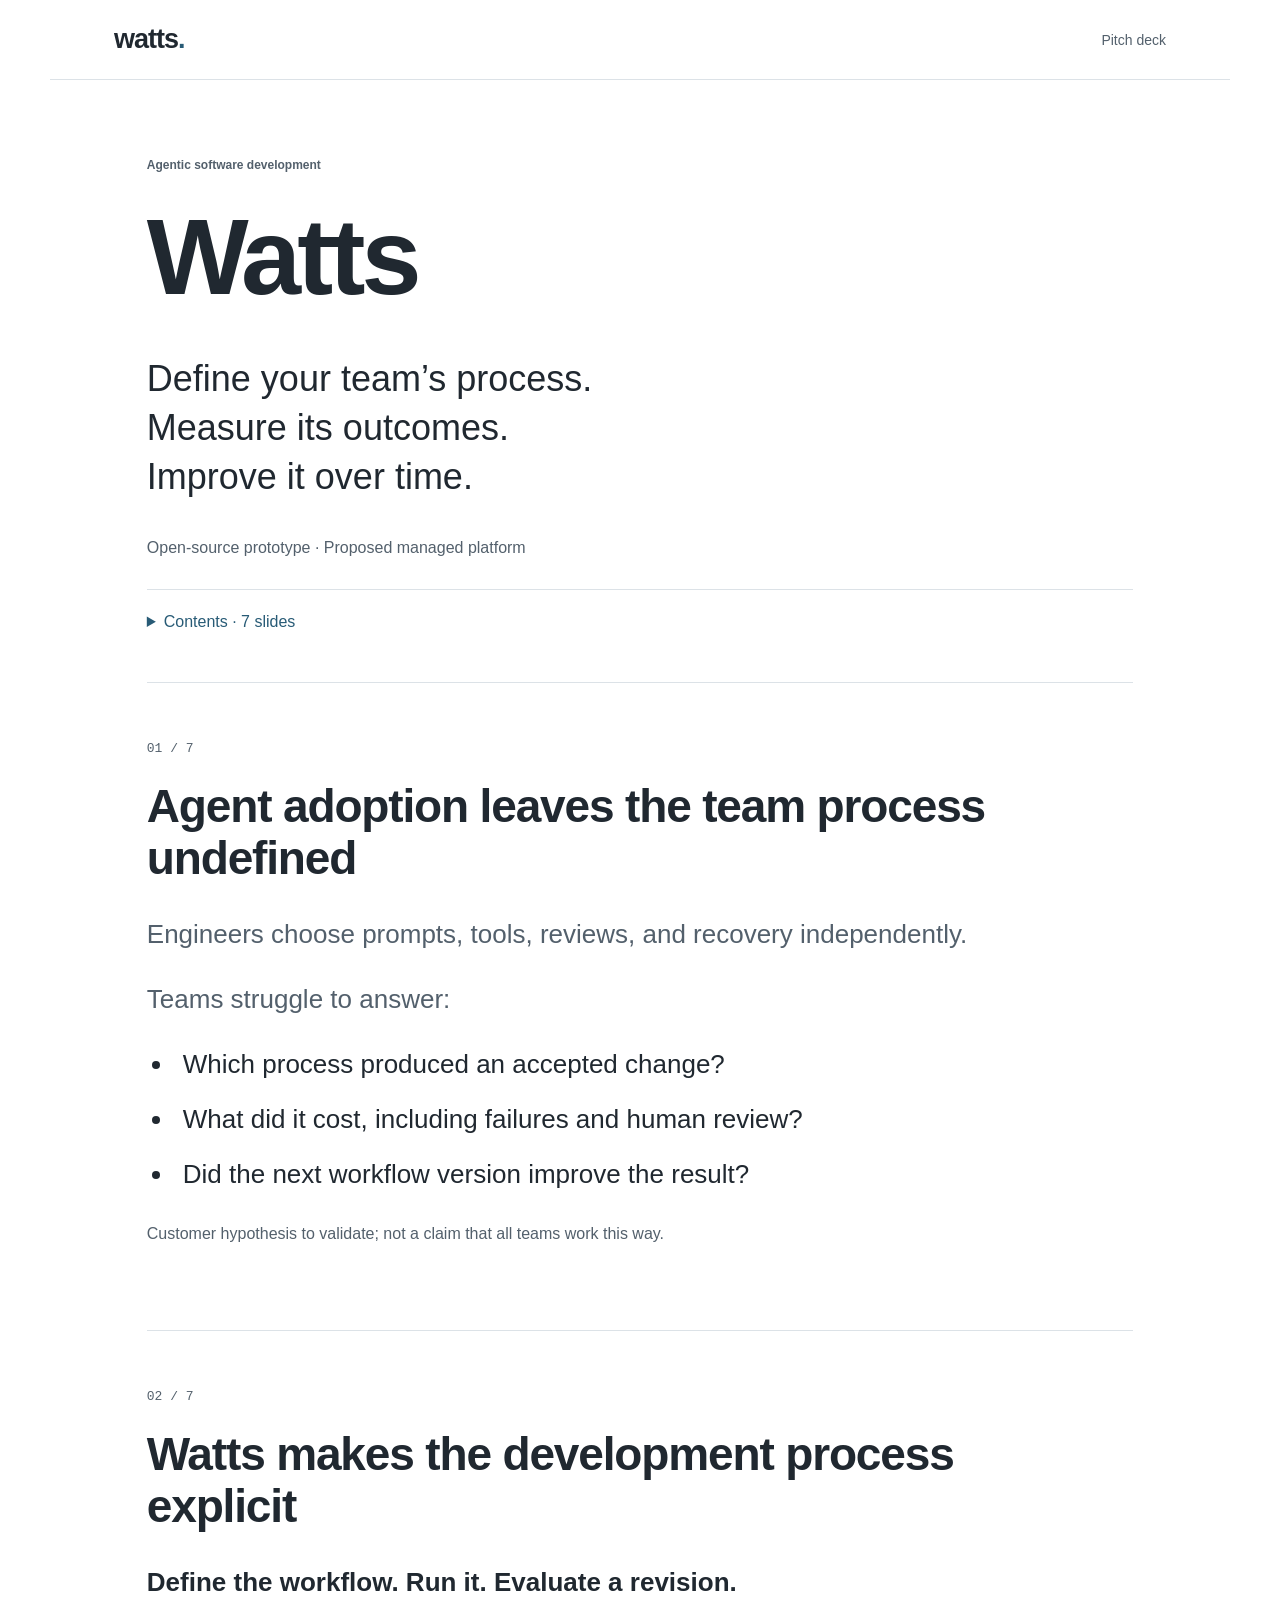
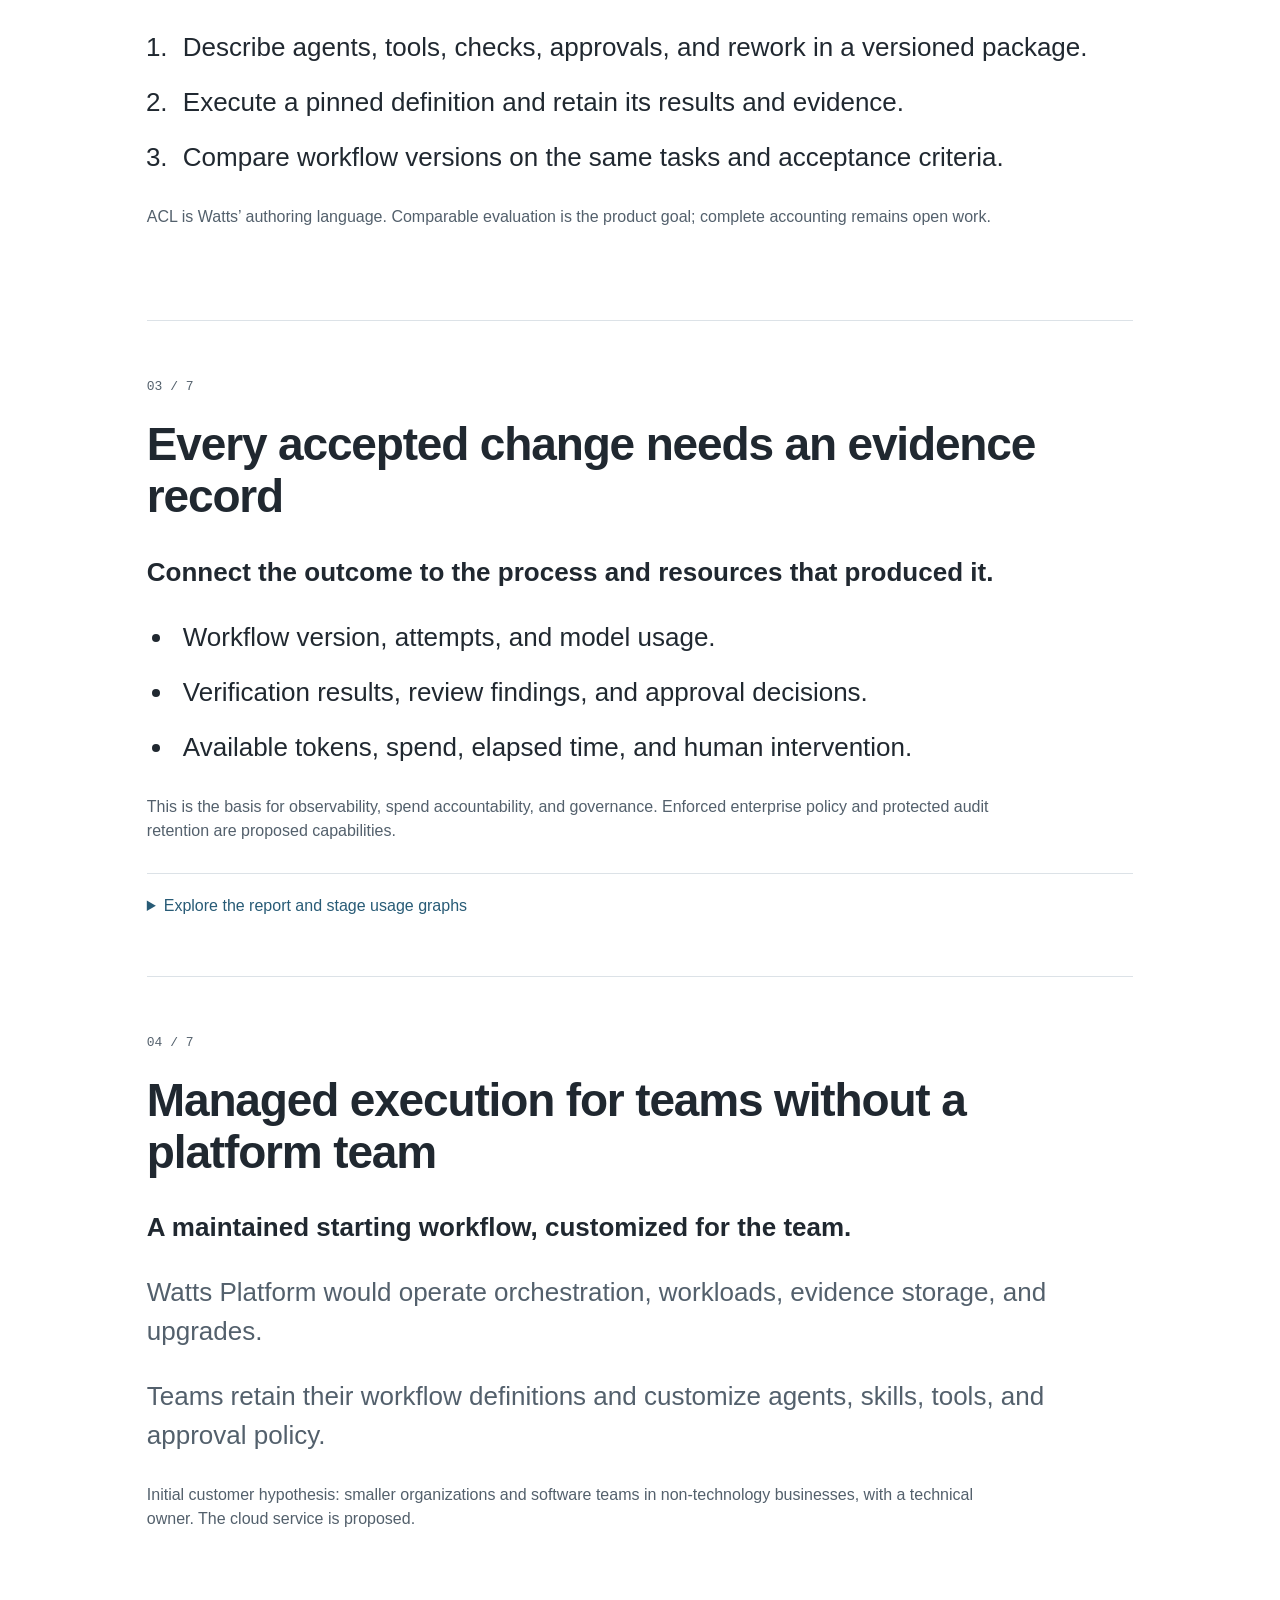
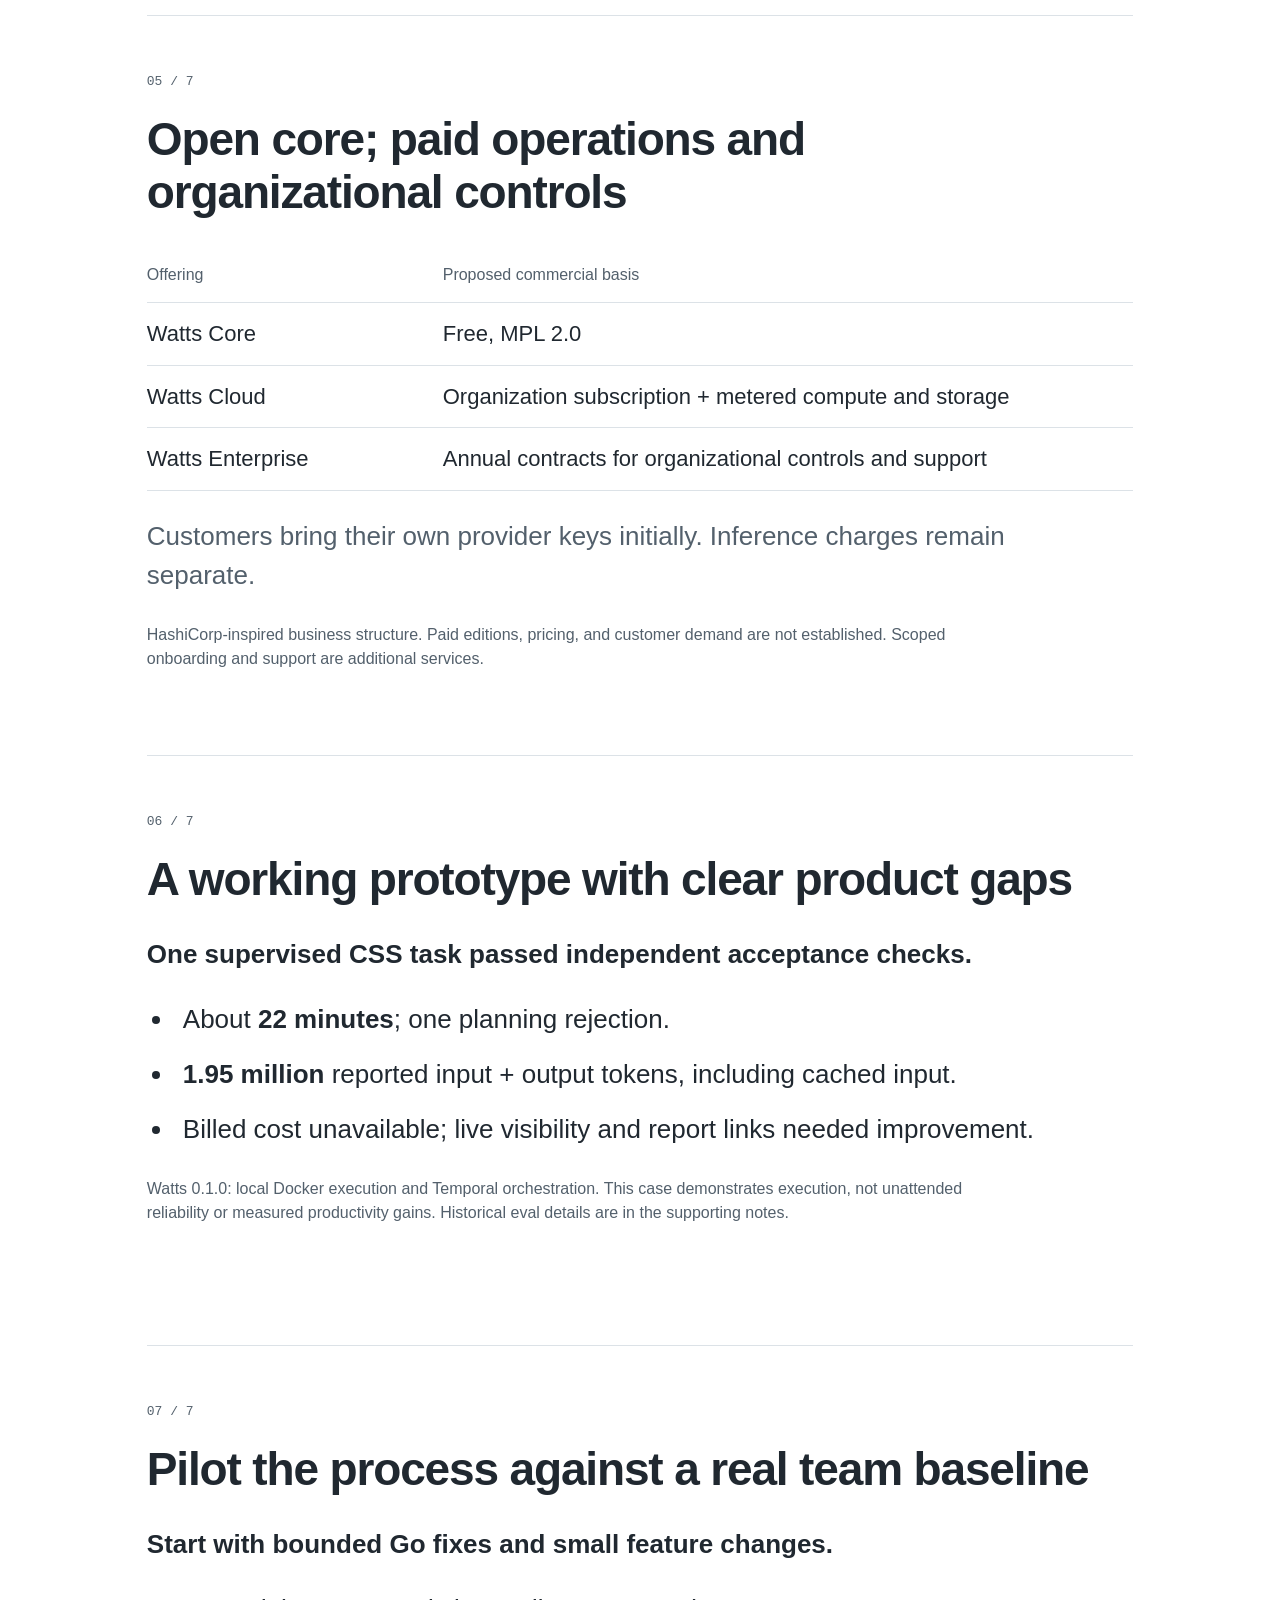
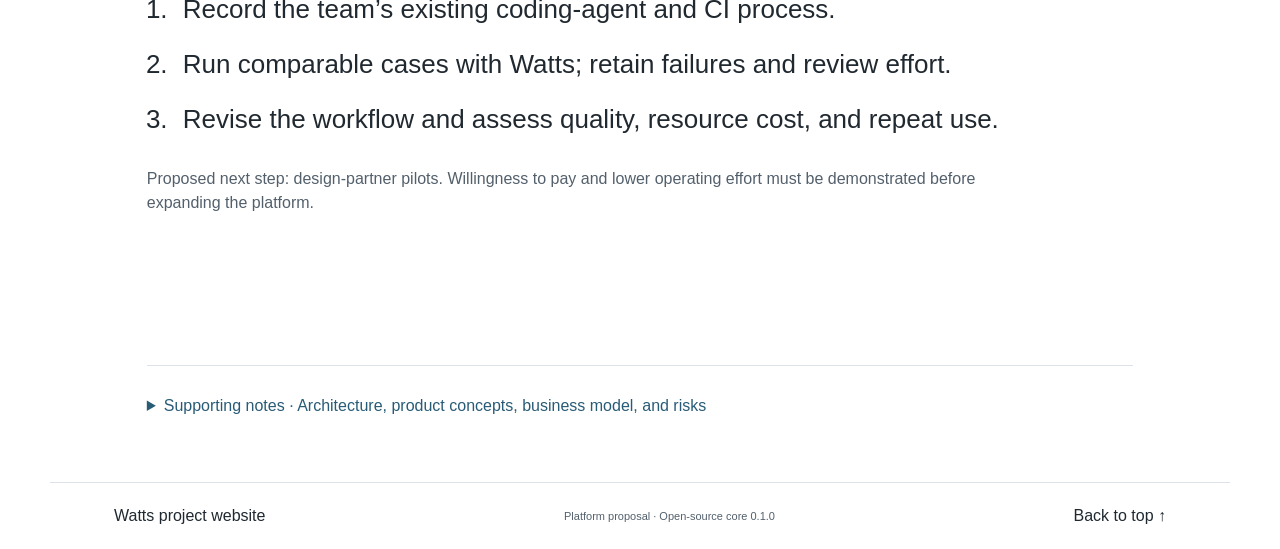
==== commit 91d6dd98: "update" ====
--- a/slides/index.html
+++ b/slides/index.html
@@ -5,7 +5,7 @@
 <meta name="description" content="Watts: a repeatable, measurable process for agentic software development. Product thesis and proposed business model.">
 <title>Watts — Pitch deck</title>
 <link rel="icon" href="../assets/icon.svg" type="image/svg+xml">
-<link rel="stylesheet" href="../assets/style.css"><link rel="stylesheet" href="./slides.css?v=90ac8e532599">
+<link rel="stylesheet" href="../assets/style.css"><link rel="stylesheet" href="./slides.css?v=dfd0d6e92185">
 </head><body>
 <a class="skip" href="#slides">Skip to pitch</a>
 <header class="header"><a class="brand" href="../">watts<span class="brand-dot">.</span></a><span class="briefing-label">Pitch deck</span></header>
@@ -44,6 +44,14 @@
 <li>Available tokens, spend, elapsed time, and human intervention.</li>
 </ul>
 <p><small>This is the basis for observability, spend accountability, and governance. Enforced enterprise policy and protected audit retention are proposed capabilities.</small></p>
+<details class="report-preview">
+<summary>Explore the report and stage usage graphs</summary>
+<p>A recorded Go feature task: input/output tokens, cache usage, rework, timing, and reported cost by stage. Explore the graphs and click an attempt to inspect its details. This is a static, sanitized prototype record; unavailable measurements remain unknown.</p>
+<a class="report-link" href="./report.html?v=3b02a805c4cf#usage">Explore stage usage →</a>
+<a class="report-link" href="./report.html?v=3b02a805c4cf">Open the full report →</a>
+<iframe src="./report.html?v=3b02a805c4cf#usage" title="Watts stage usage graphs and task report" loading="lazy" sandbox></iframe>
+</details>
+
 </section>
 <section class="slide" id="slide-4" aria-label="Managed execution for teams without a platform team"><div class="slide-number">04 / 7</div><h2>Managed execution for teams without a platform team</h2>
 <p><strong>A maintained starting workflow, customized for the team.</strong></p>
--- a/slides/slides.css
+++ b/slides/slides.css
@@ -18,6 +18,9 @@
 .slide strong { color: var(--text); font-weight: 650; }
 .slide small { display: block; font-size: 16px; line-height: 1.5; max-width: 850px; margin-top: 28px; color: var(--muted); }
 .slide a, .notes-content a { color: var(--accent); text-decoration: underline; text-underline-offset: 3px; }
+.report-preview > p { font-size: 16px; line-height: 1.6; max-width: 780px; }
+.report-preview .report-link { display: inline-block; margin: 0 24px 20px 0; font-size: 17px; }
+.report-preview iframe { display: block; width: 100%; height: 680px; border: 1px solid var(--line); border-radius: 8px; background: var(--surface); }
 .slide table { width: 100%; border-collapse: collapse; margin: 26px 0; font-size: 22px; line-height: 1.35; }
 .slide th, .slide td { border-bottom: 1px solid var(--line); padding: 16px 0; text-align: left; vertical-align: top; }
 .slide th:first-child, .slide td:first-child { width: 30%; padding-right: 24px; }
@@ -41,7 +44,7 @@
 }
 @media print {
   @page { size: landscape; margin: 14mm; }
-  .header, .footer, .cover details, .supporting-notes, .skip { display: none; }
+  .header, .footer, .cover details, .supporting-notes, .report-preview, .skip { display: none; }
   .briefing { max-width: none; padding: 0; }
   .cover { break-after: page; padding: 20px 0; }
   .slide { break-before: page; border: 0; min-height: auto; padding: 10px 0; }
